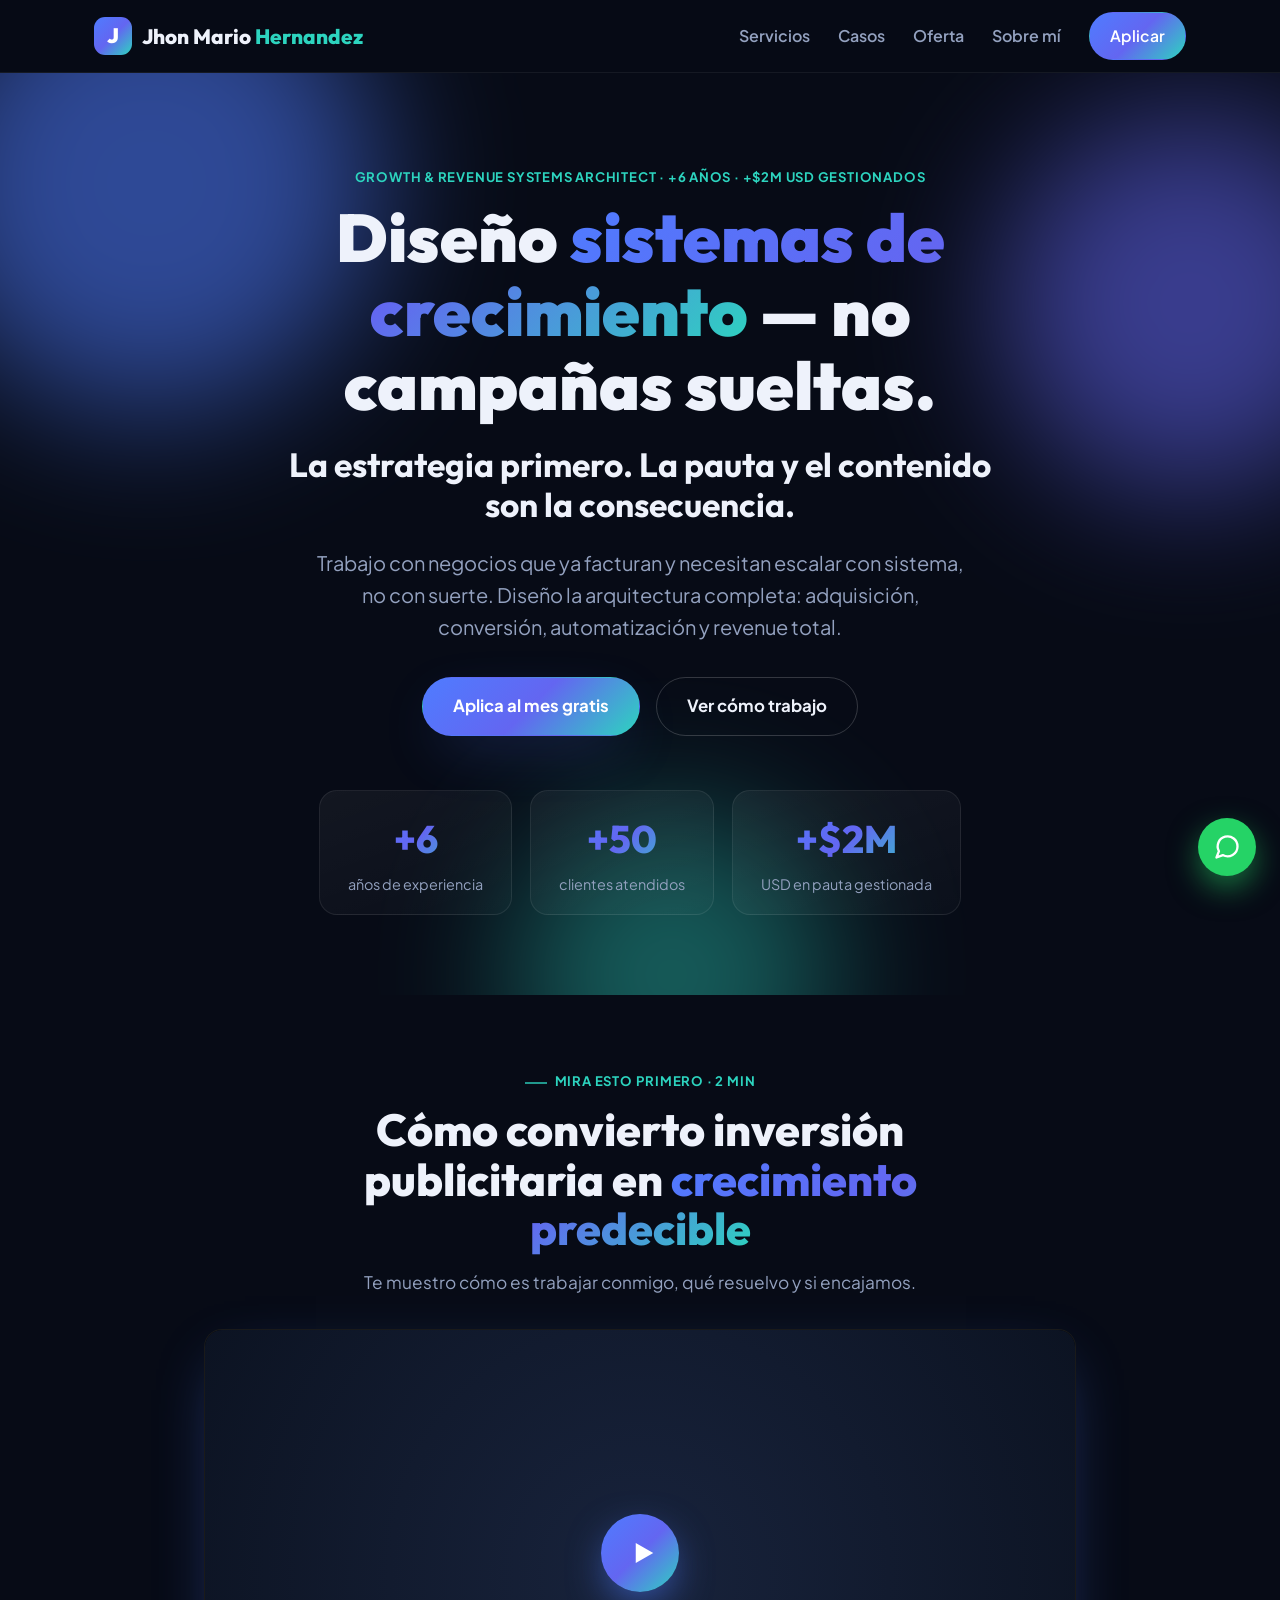
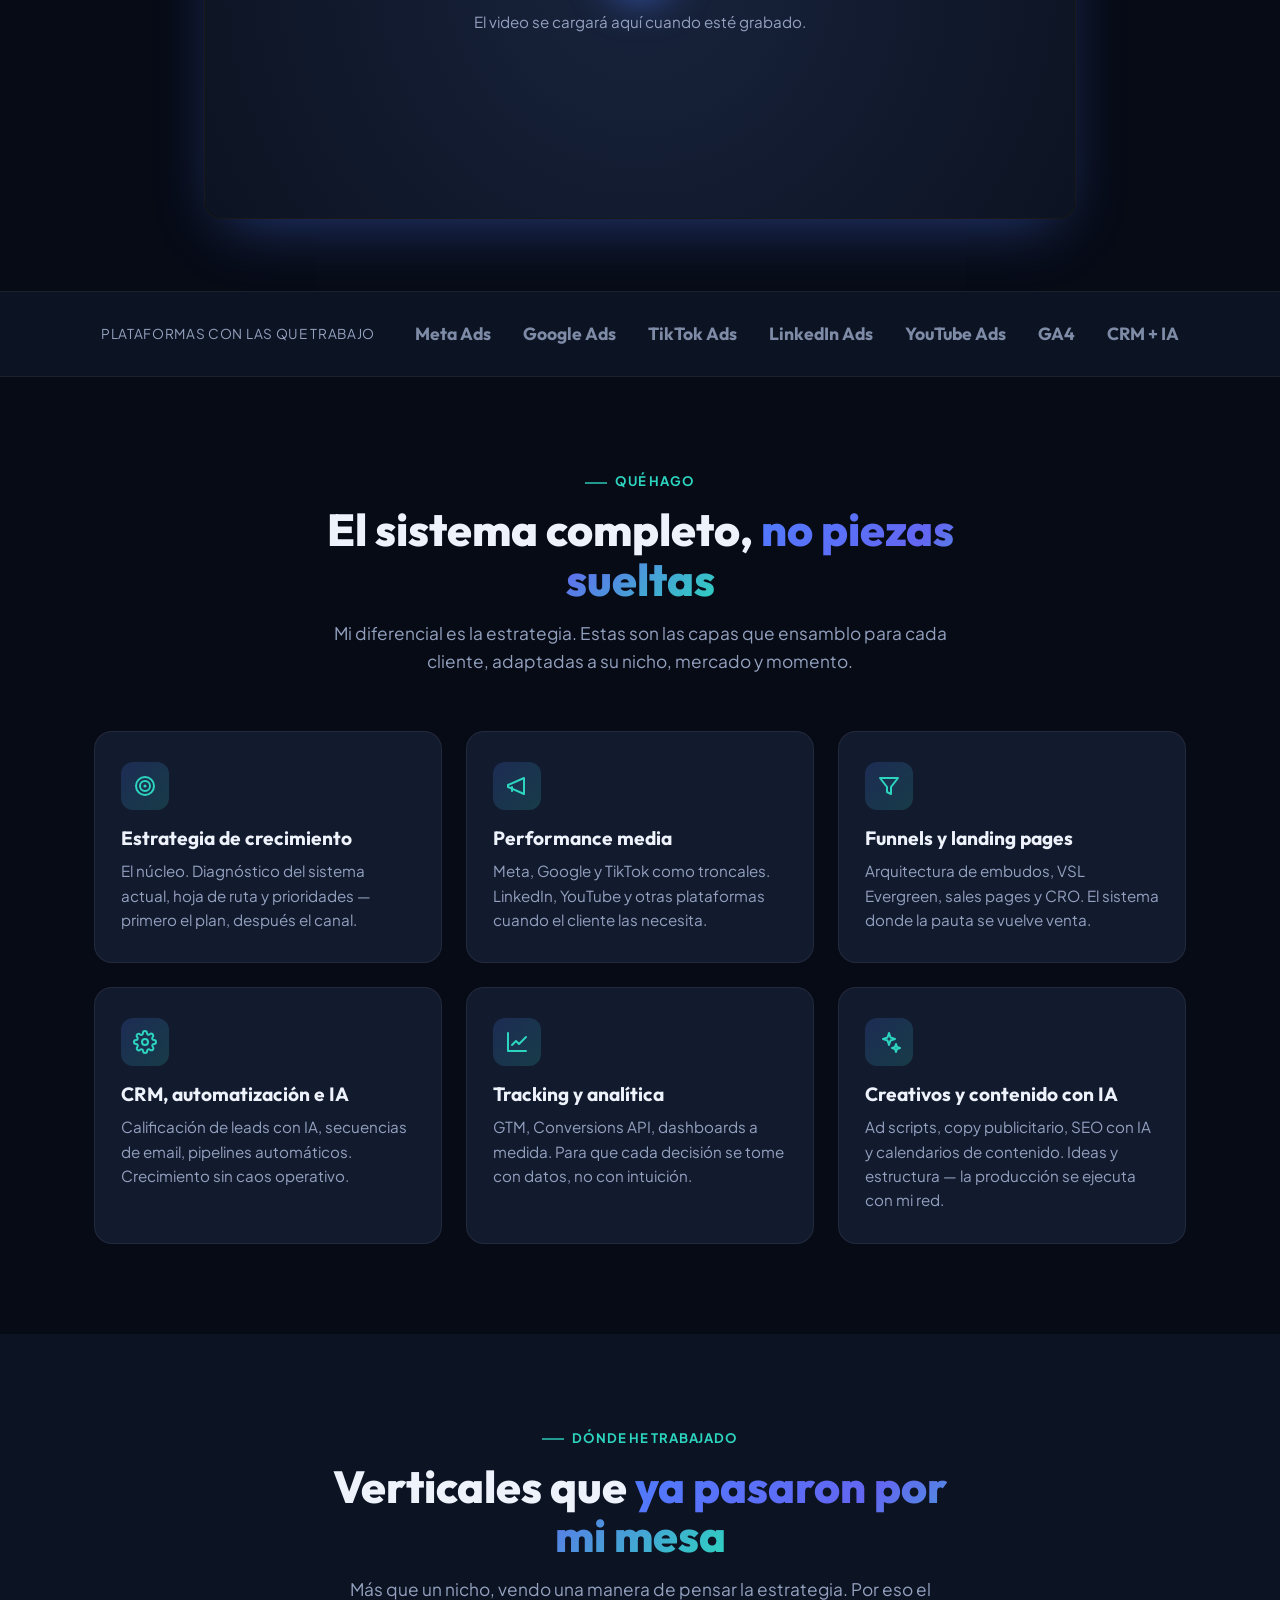
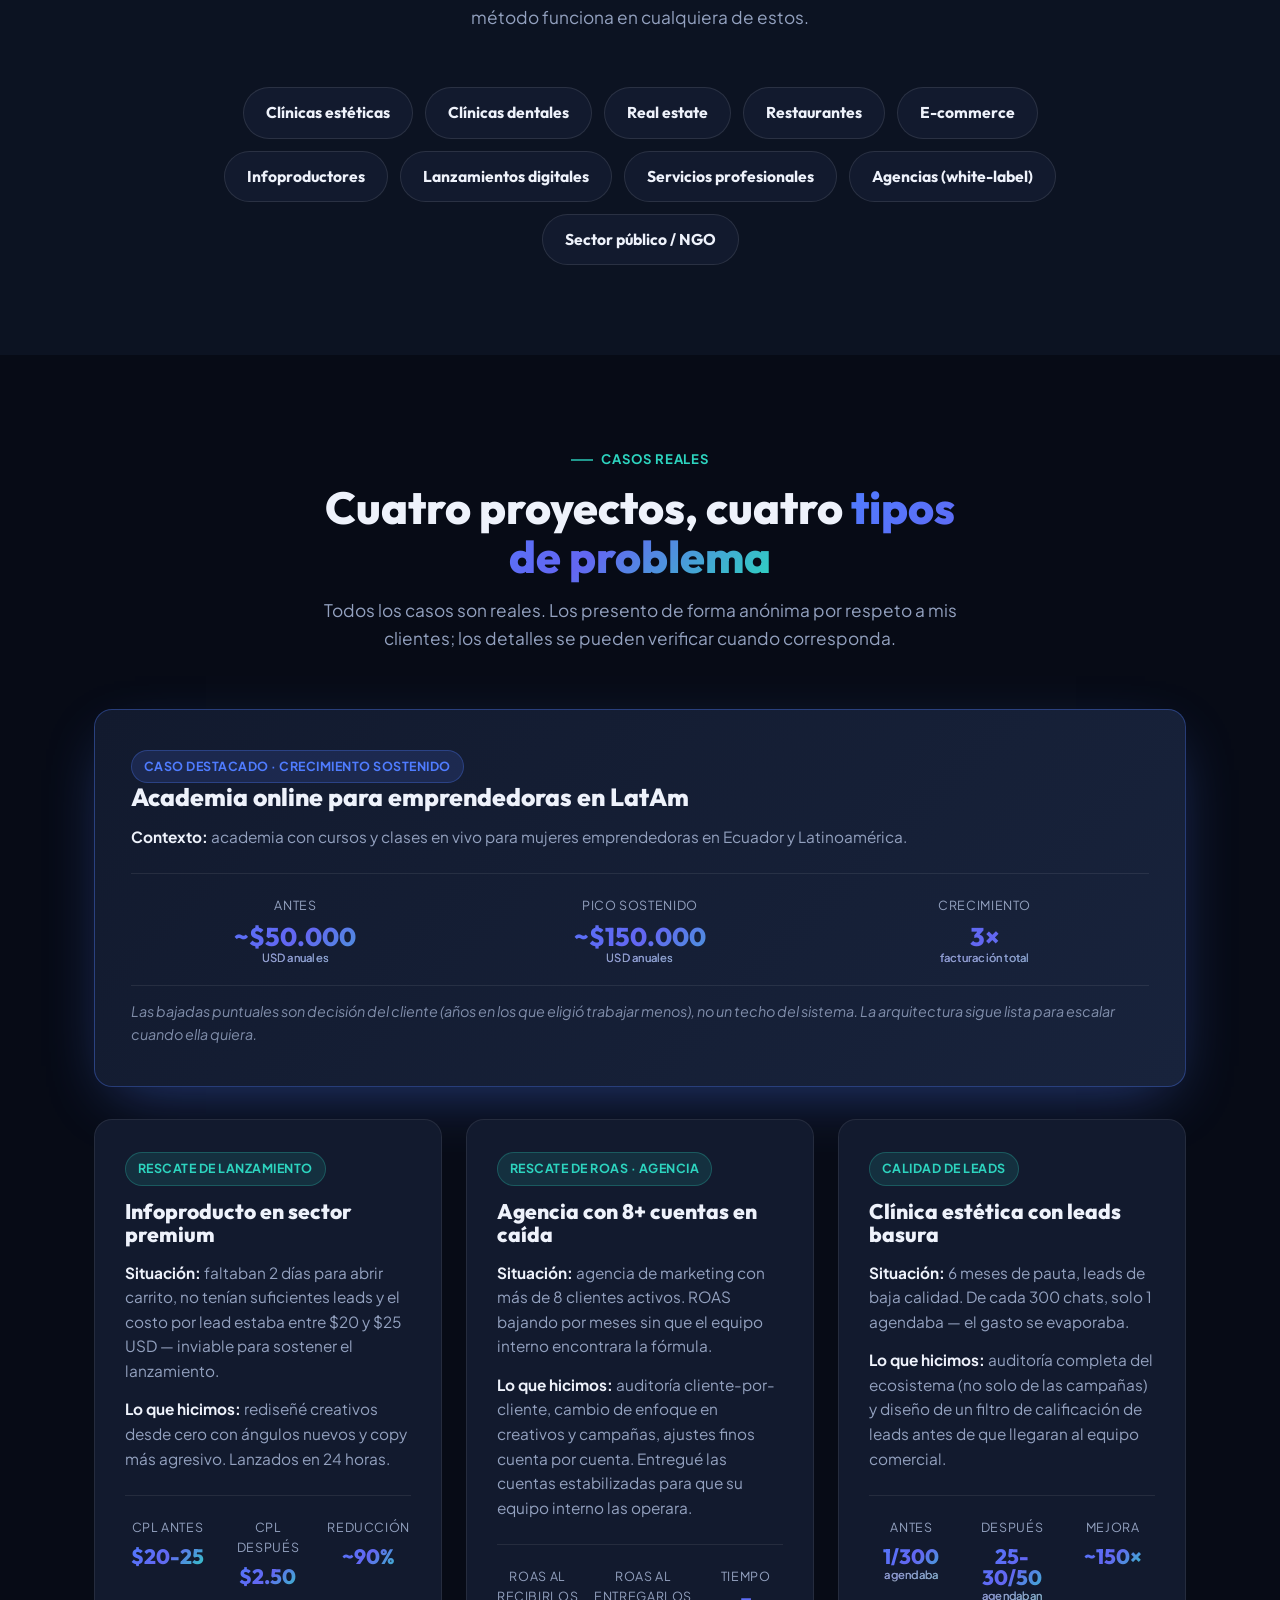
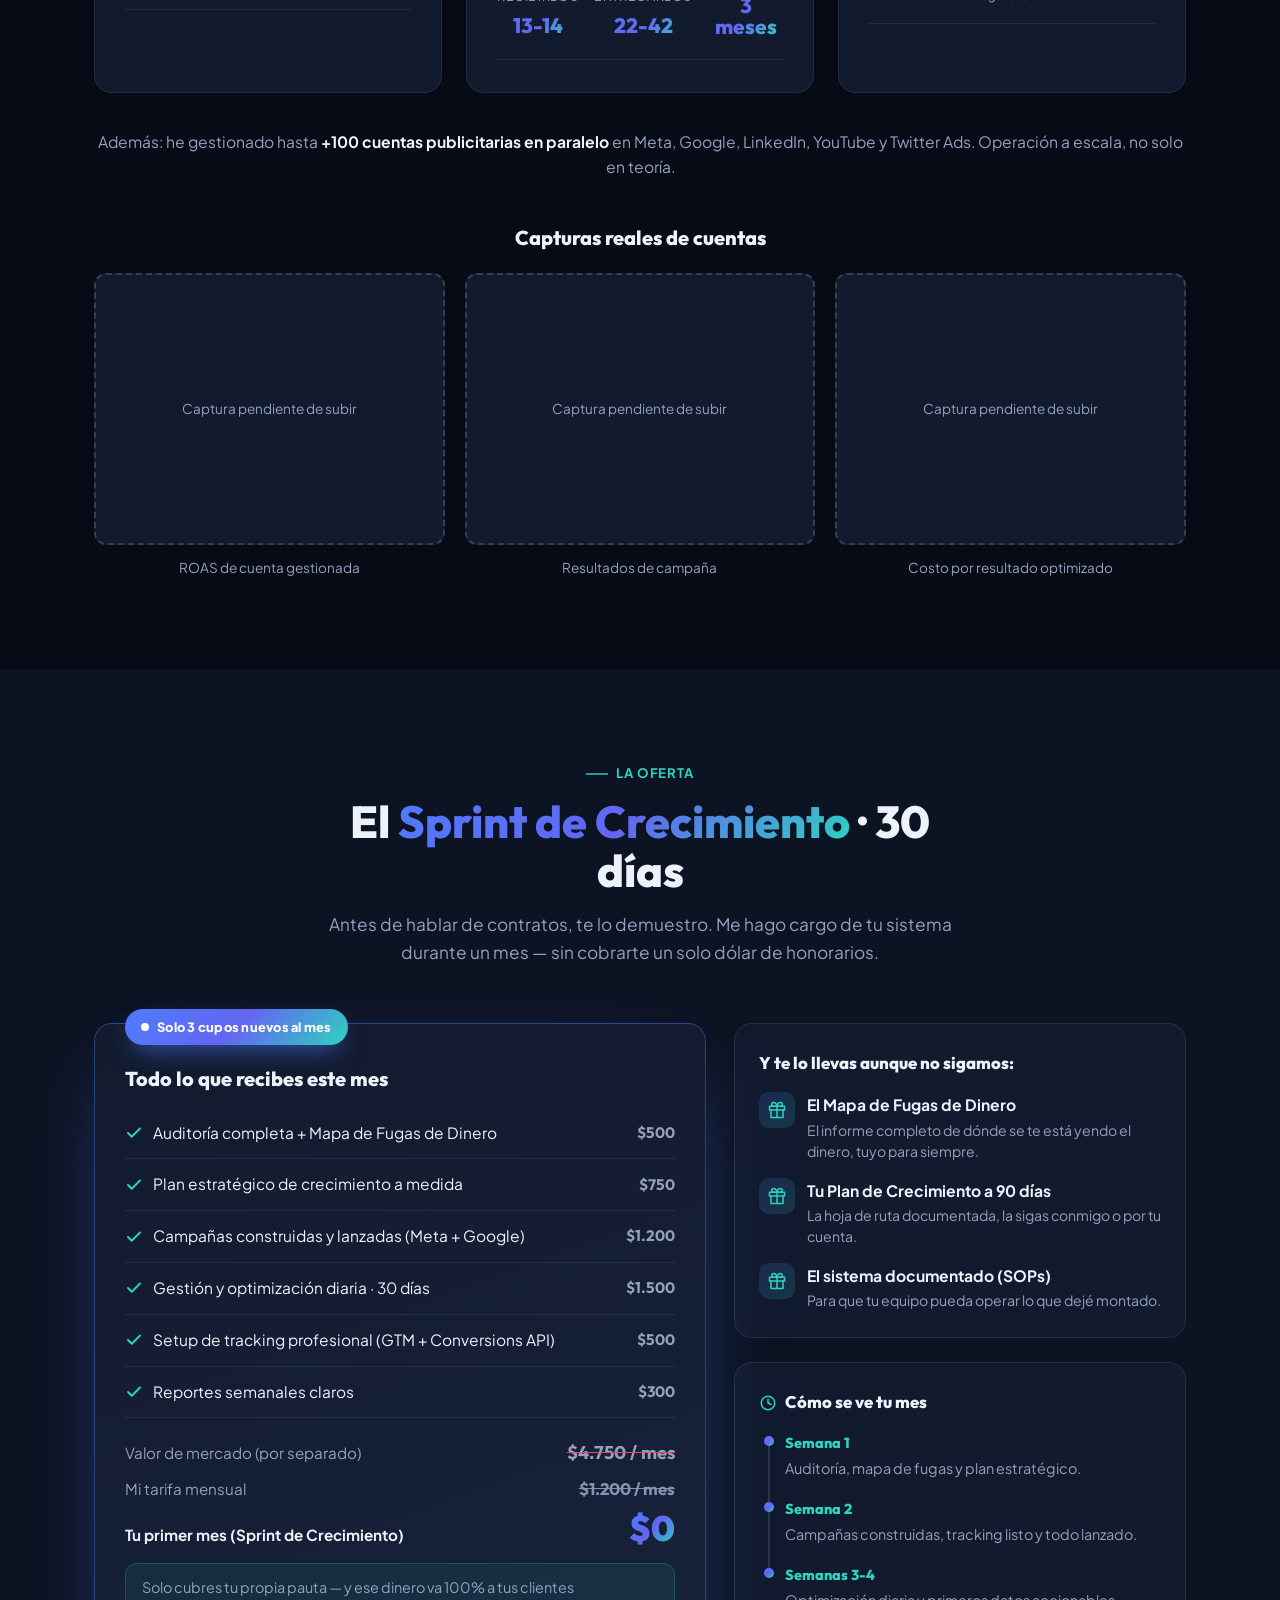
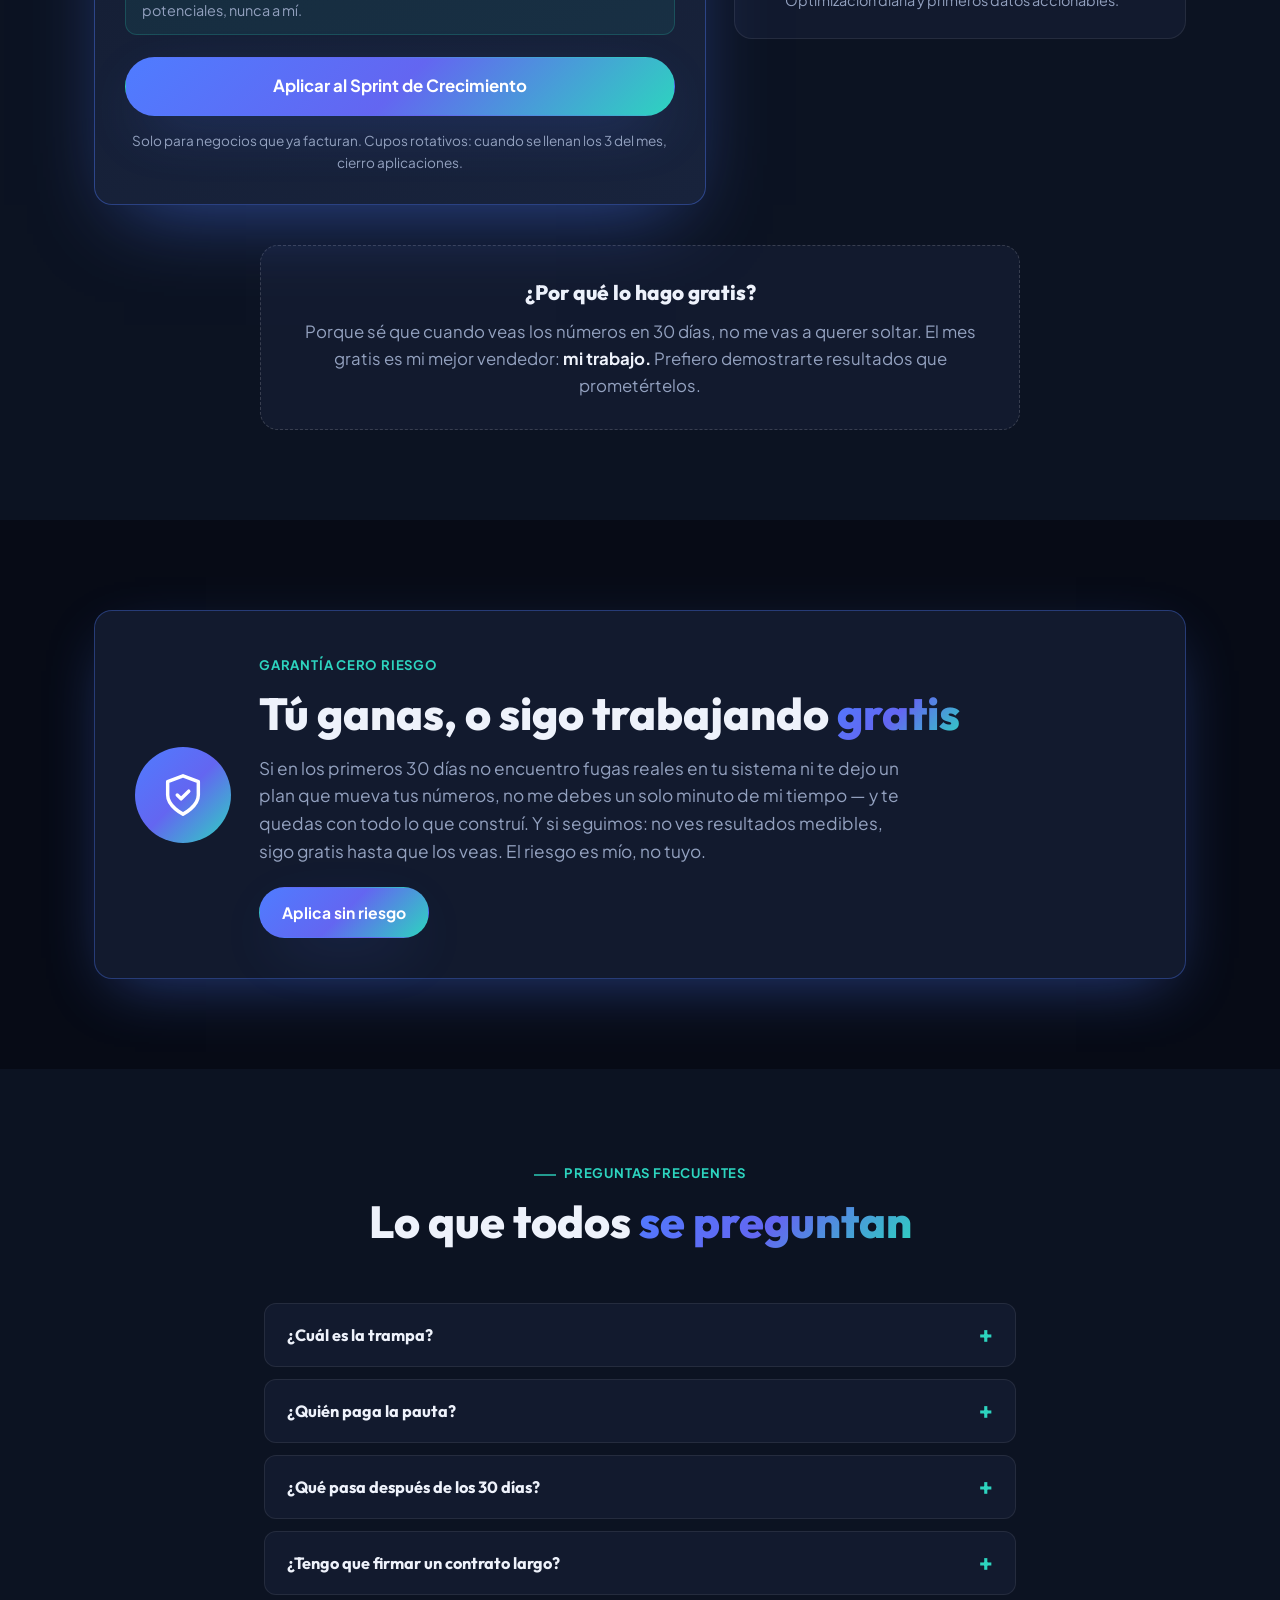
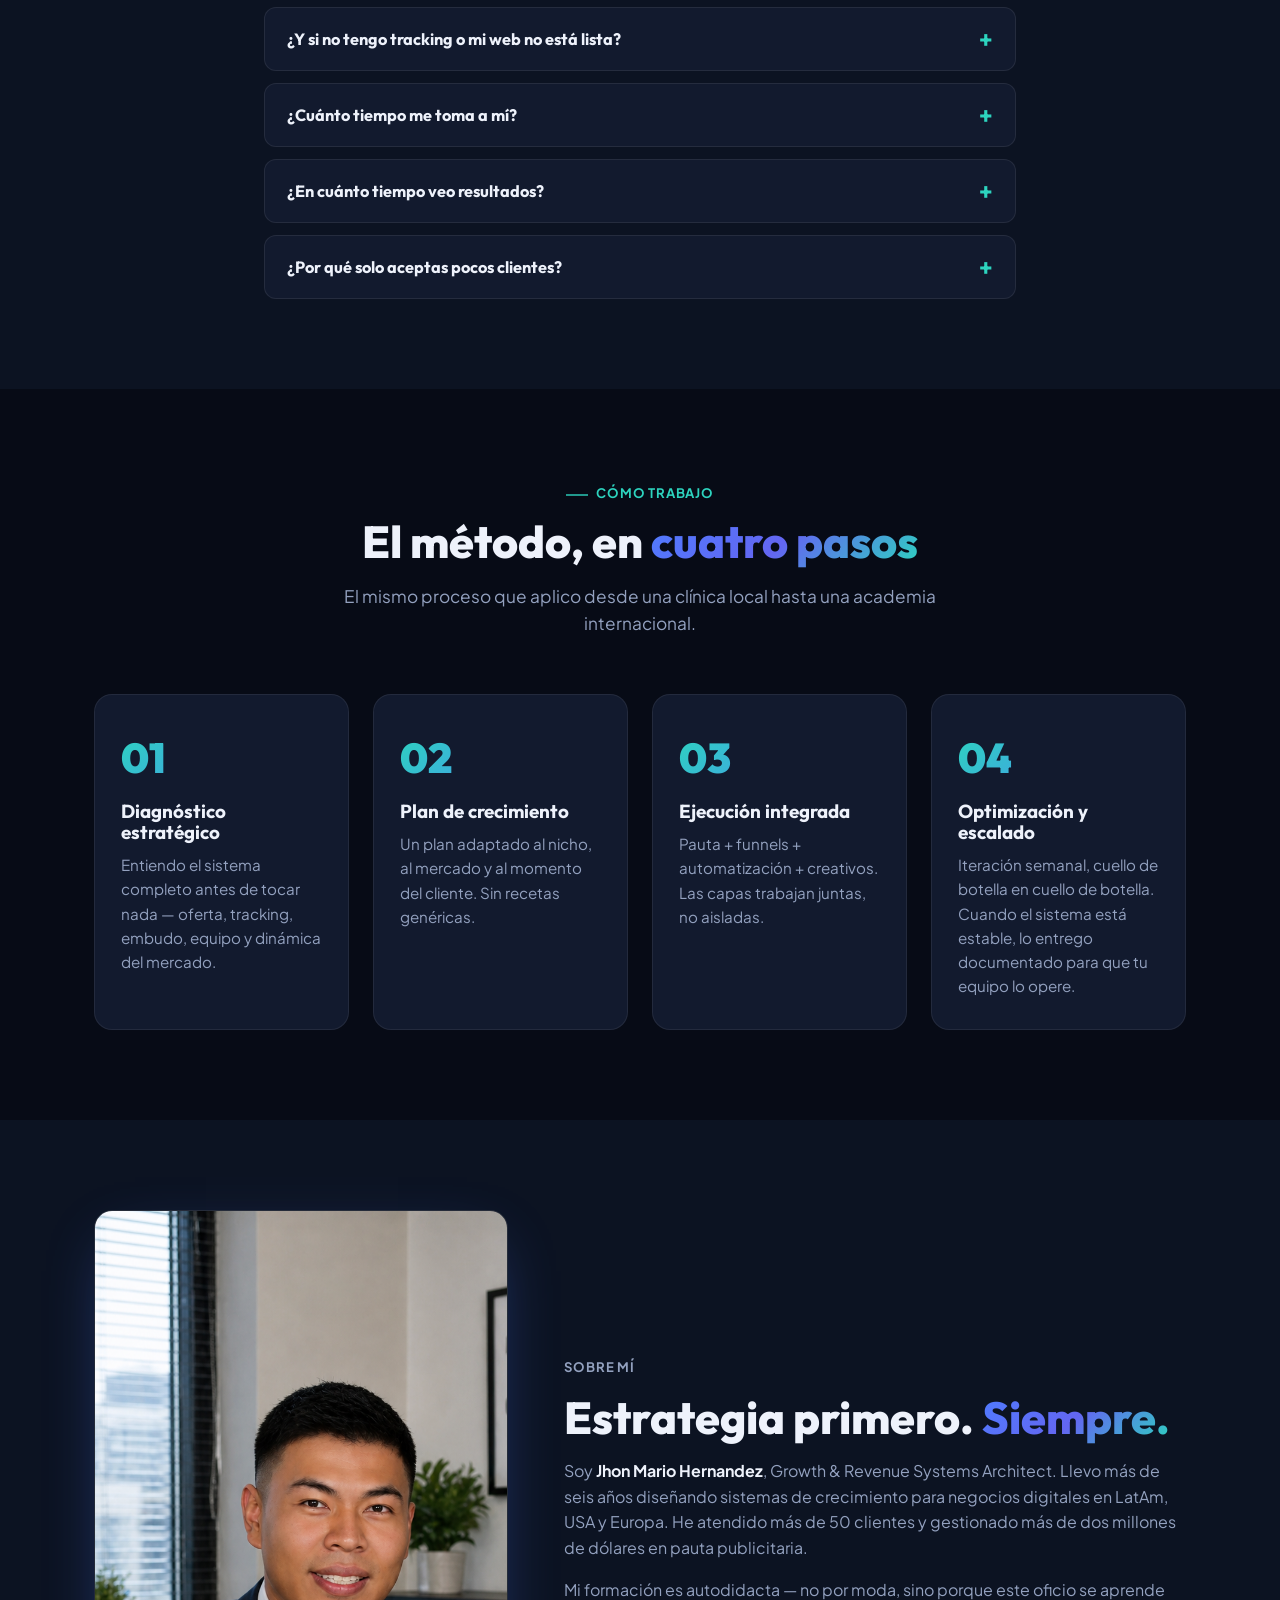
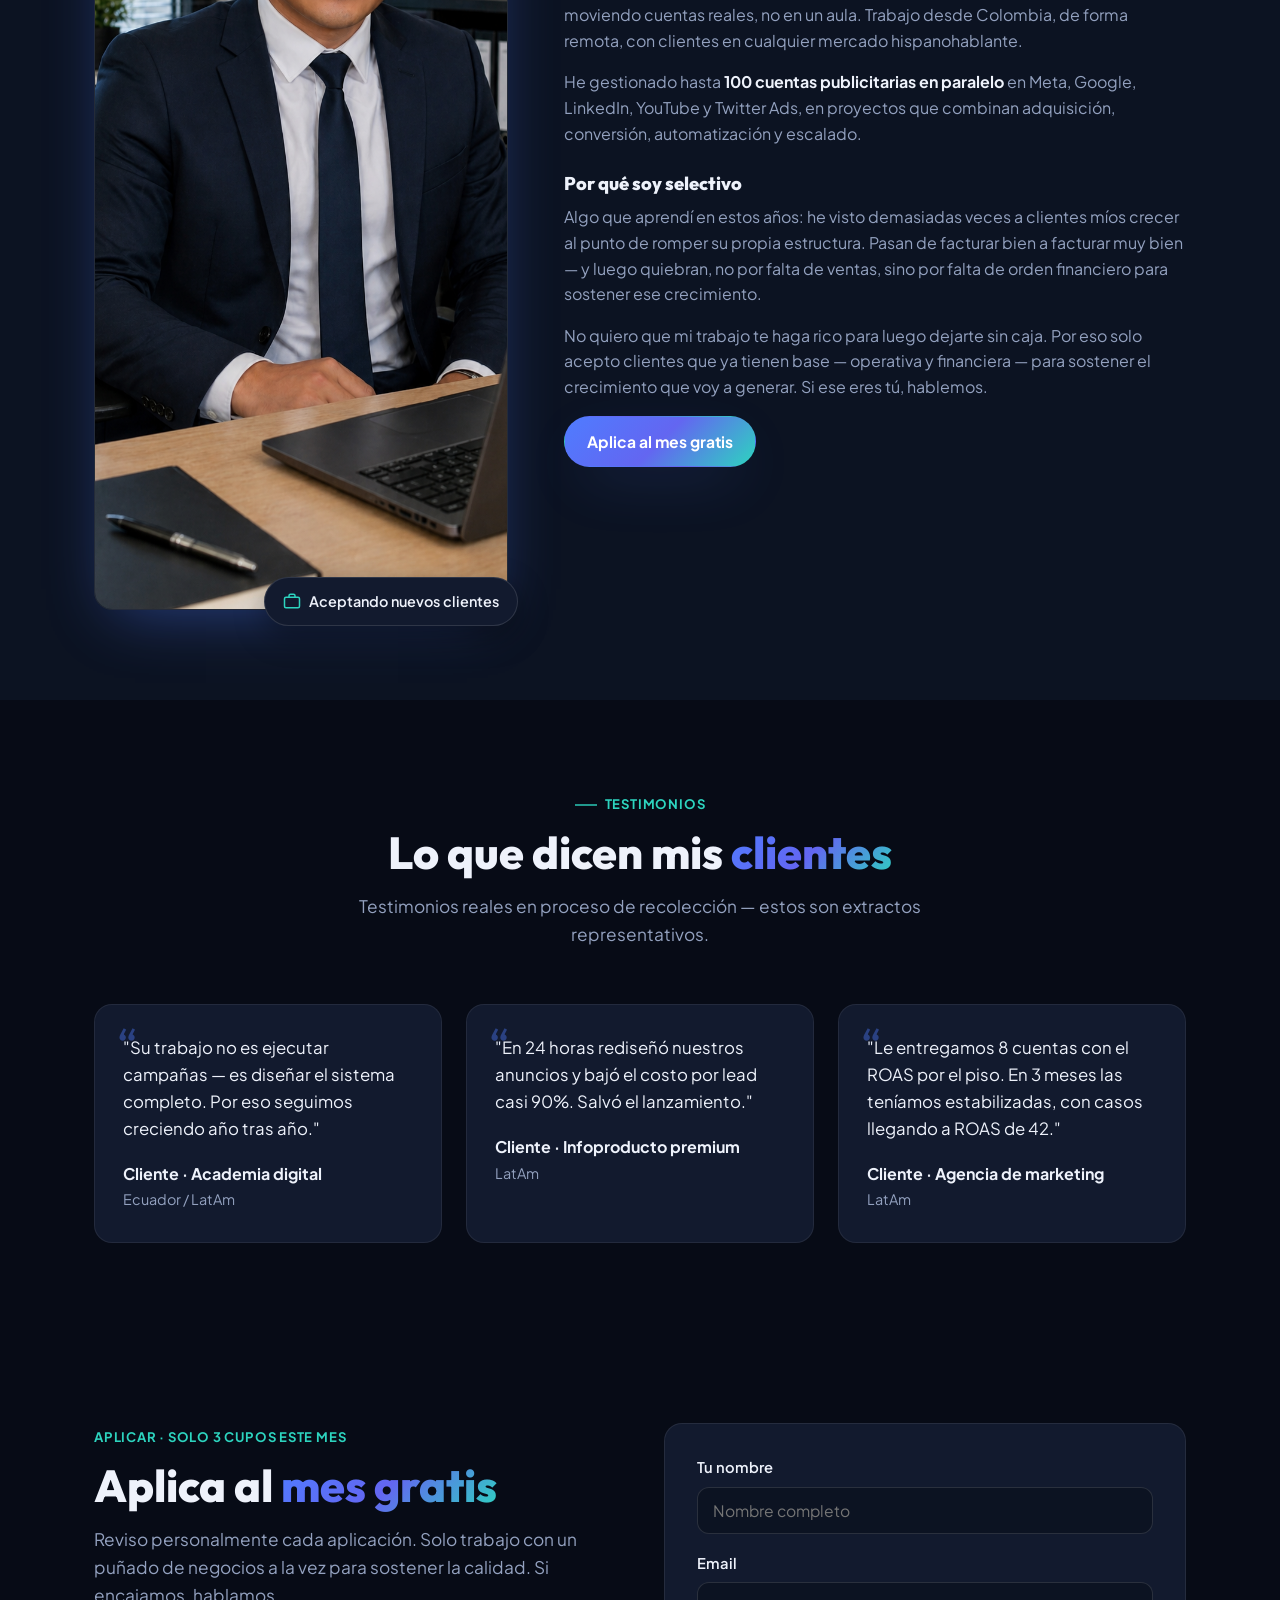
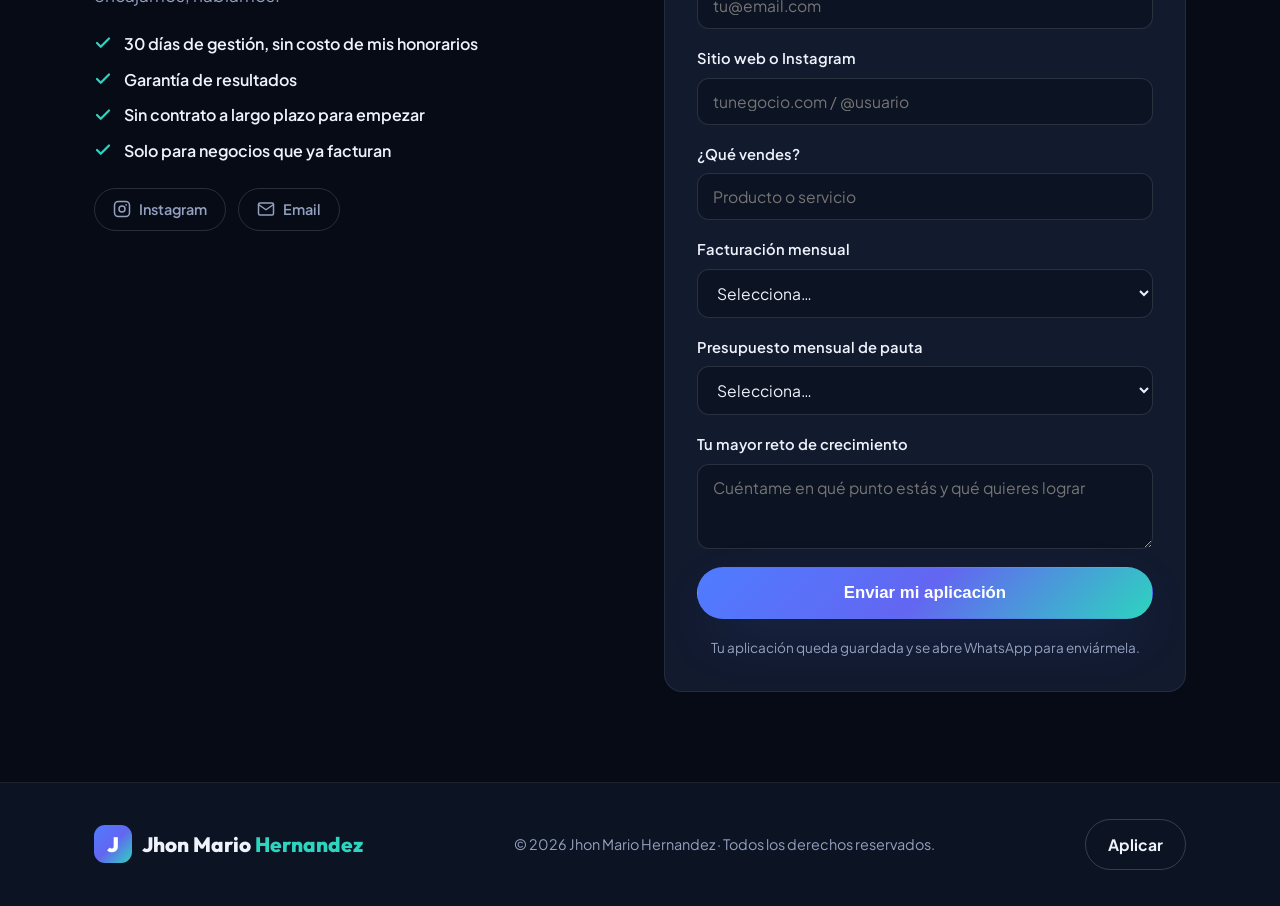
==== docs/index.html @ 39b5e40f "Add real price anchor ($1.200) and real-results screenshot block - Three-tier value descent: market " ====
<!DOCTYPE html>
<html lang="es">
<head>
  <meta charset="UTF-8" />
  <meta name="viewport" content="width=device-width, initial-scale=1.0" />
  <title>Jhon Mario Hernandez | Growth & Revenue Systems Architect</title>
  <meta name="description" content="Diseño sistemas de crecimiento predecible para negocios digitales. +6 años, +50 clientes, +$2M USD gestionados en pauta. La estrategia primero — la pauta y el contenido son consecuencia." />
  <meta name="author" content="Jhon Mario Hernandez" />
  <meta property="og:type" content="website" />
  <meta property="og:title" content="Growth & Revenue Systems Architect — Jhon Mario Hernandez" />
  <meta property="og:description" content="Sistemas de crecimiento para negocios que ya facturan. +$2M USD gestionados, +50 clientes, +6 años." />

  <link rel="preconnect" href="https://fonts.googleapis.com" />
  <link rel="preconnect" href="https://fonts.gstatic.com" crossorigin />
  <link href="https://fonts.googleapis.com/css2?family=Plus+Jakarta+Sans:wght@400;500;600;700;800&family=Outfit:wght@500;600;700;800;900&display=swap" rel="stylesheet" />
  <link rel="stylesheet" href="styles.css" />
</head>
<body>
  <!-- ====== ICON SPRITE ====== -->
  <svg width="0" height="0" class="svg-sprite" aria-hidden="true" focusable="false">
    <symbol id="i-check" viewBox="0 0 24 24"><polyline points="20 6 9 17 4 12" /></symbol>
    <symbol id="i-shield" viewBox="0 0 24 24"><path d="M12 22s8-4 8-10V5l-8-3-8 3v7c0 6 8 10 8 10z" /><polyline points="9 12 11 14 15 10" /></symbol>
    <symbol id="i-briefcase" viewBox="0 0 24 24"><rect x="2" y="7" width="20" height="14" rx="2" /><path d="M16 7V5a2 2 0 0 0-2-2h-4a2 2 0 0 0-2 2v2" /></symbol>
    <symbol id="i-instagram" viewBox="0 0 24 24"><rect x="2" y="2" width="20" height="20" rx="5" /><circle cx="12" cy="12" r="4" /><circle cx="17.5" cy="6.5" r="1.1" fill="currentColor" stroke="none" /></symbol>
    <symbol id="i-mail" viewBox="0 0 24 24"><rect x="2" y="4" width="20" height="16" rx="2" /><path d="m22 6-10 7L2 6" /></symbol>
    <symbol id="i-whatsapp" viewBox="0 0 24 24"><path d="M21 11.5a8.5 8.5 0 0 1-12.6 7.4L3 21l2.1-5.4A8.5 8.5 0 1 1 21 11.5z" /></symbol>
    <symbol id="i-play" viewBox="0 0 24 24"><polygon points="7 4 21 12 7 20 7 4" fill="currentColor" stroke="none" /></symbol>
    <symbol id="i-strategy" viewBox="0 0 24 24"><circle cx="12" cy="12" r="9" /><circle cx="12" cy="12" r="5" /><circle cx="12" cy="12" r="1.6" fill="currentColor" stroke="none" /></symbol>
    <symbol id="i-ads" viewBox="0 0 24 24"><path d="M3 11v2l16 7V4z" /><path d="M7 13v4" /></symbol>
    <symbol id="i-funnel" viewBox="0 0 24 24"><path d="M3 4h18l-7 9v7l-4-2v-5z" /></symbol>
    <symbol id="i-cog" viewBox="0 0 24 24"><circle cx="12" cy="12" r="3" /><path d="M19.4 15a1.65 1.65 0 0 0 .33 1.82l.06.06a2 2 0 1 1-2.83 2.83l-.06-.06a1.65 1.65 0 0 0-1.82-.33 1.65 1.65 0 0 0-1 1.51V21a2 2 0 1 1-4 0v-.09a1.65 1.65 0 0 0-1-1.51 1.65 1.65 0 0 0-1.82.33l-.06.06a2 2 0 1 1-2.83-2.83l.06-.06a1.65 1.65 0 0 0 .33-1.82 1.65 1.65 0 0 0-1.51-1H3a2 2 0 1 1 0-4h.09a1.65 1.65 0 0 0 1.51-1 1.65 1.65 0 0 0-.33-1.82l-.06-.06a2 2 0 1 1 2.83-2.83l.06.06a1.65 1.65 0 0 0 1.82.33h0a1.65 1.65 0 0 0 1-1.51V3a2 2 0 1 1 4 0v.09a1.65 1.65 0 0 0 1 1.51 1.65 1.65 0 0 0 1.82-.33l.06-.06a2 2 0 1 1 2.83 2.83l-.06.06a1.65 1.65 0 0 0-.33 1.82v0a1.65 1.65 0 0 0 1.51 1H21a2 2 0 1 1 0 4h-.09a1.65 1.65 0 0 0-1.51 1z" /></symbol>
    <symbol id="i-chart" viewBox="0 0 24 24"><path d="M3 3v18h18" /><polyline points="7 15 11 11 14 14 21 7" /></symbol>
    <symbol id="i-sparkle" viewBox="0 0 24 24"><path d="M12 3l1.5 4.5L18 9l-4.5 1.5L12 15l-1.5-4.5L6 9l4.5-1.5z" /><path d="M19 14l1 3 3 1-3 1-1 3-1-3-3-1 3-1z" /></symbol>
    <symbol id="i-gift" viewBox="0 0 24 24"><polyline points="20 12 20 22 4 22 4 12" /><rect x="2" y="7" width="20" height="5" /><line x1="12" y1="22" x2="12" y2="7" /><path d="M12 7H7.5a2.5 2.5 0 0 1 0-5C11 2 12 7 12 7z" /><path d="M12 7h4.5a2.5 2.5 0 0 0 0-5C13 2 12 7 12 7z" /></symbol>
    <symbol id="i-clock" viewBox="0 0 24 24"><circle cx="12" cy="12" r="9" /><polyline points="12 7 12 12 16 14" /></symbol>
  </svg>

  <!-- ====== HEADER / NAV ====== -->
  <header class="site-header" id="top">
    <nav class="nav container">
      <a href="#top" class="brand">
        <span class="brand-mark">J</span>
        <span class="brand-text">Jhon Mario <span class="brand-accent">Hernandez</span></span>
      </a>
      <button class="nav-toggle" aria-label="Menú" aria-expanded="false">
        <span></span><span></span><span></span>
      </button>
      <ul class="nav-links">
        <li><a href="#capacidades">Servicios</a></li>
        <li><a href="#casos">Casos</a></li>
        <li><a href="#oferta">Oferta</a></li>
        <li><a href="#sobre-mi">Sobre mí</a></li>
        <li><a href="#apply" class="btn btn-nav">Aplicar</a></li>
      </ul>
    </nav>
  </header>

  <main>
    <!-- ====== HERO ====== -->
    <section class="hero">
      <div class="hero-bg" aria-hidden="true">
        <span class="blob blob-1"></span>
        <span class="blob blob-2"></span>
        <span class="blob blob-3"></span>
      </div>
      <div class="container hero-inner">
        <p class="eyebrow">Growth &amp; Revenue Systems Architect · +6 años · +$2M USD gestionados</p>
        <h1 class="hero-title">Diseño <span class="gradient-text">sistemas de crecimiento</span> — no campañas sueltas.</h1>
        <p class="hero-subtitle">La estrategia primero. La pauta y el contenido son la consecuencia.</p>
        <p class="hero-lead">Trabajo con negocios que ya facturan y necesitan escalar con sistema, no con suerte. Diseño la arquitectura completa: adquisición, conversión, automatización y revenue total.</p>
        <div class="hero-cta">
          <a href="#apply" class="btn btn-primary btn-lg">Aplica al mes gratis</a>
          <a href="#metodo" class="btn btn-ghost btn-lg">Ver cómo trabajo</a>
        </div>
        <ul class="hero-stats">
          <li><strong>+6</strong><span>años de experiencia</span></li>
          <li><strong>+50</strong><span>clientes atendidos</span></li>
          <li><strong>+$2M</strong><span>USD en pauta gestionada</span></li>
        </ul>
      </div>
    </section>

    <!-- ====== VSL ====== -->
    <section class="section vsl-section" id="vsl">
      <div class="container vsl-wrap">
        <header class="section-head">
          <p class="eyebrow">Mira esto primero · 2 min</p>
          <h2 class="section-title">Cómo convierto inversión publicitaria en <span class="gradient-text">crecimiento predecible</span></h2>
          <p class="section-desc">Te muestro cómo es trabajar conmigo, qué resuelvo y si encajamos.</p>
        </header>
        <div class="vsl-player" id="vsl-player">
          <div class="vsl-placeholder">
            <button class="vsl-play" type="button" aria-label="Reproducir video"><svg class="icon icon-fill"><use href="#i-play" /></svg></button>
            <p class="vsl-ph-text">El video se cargará aquí cuando esté grabado.</p>
          </div>
        </div>
      </div>
    </section>

    <!-- ====== TRUST ====== -->
    <section class="trust">
      <div class="container trust-inner">
        <span>Plataformas con las que trabajo</span>
        <ul class="trust-list">
          <li>Meta Ads</li><li>Google Ads</li><li>TikTok Ads</li><li>LinkedIn Ads</li><li>YouTube Ads</li><li>GA4</li><li>CRM + IA</li>
        </ul>
      </div>
    </section>

    <!-- ====== CAPACIDADES ====== -->
    <section class="section" id="capacidades">
      <div class="container">
        <header class="section-head">
          <p class="eyebrow">Qué hago</p>
          <h2 class="section-title">El sistema completo, <span class="gradient-text">no piezas sueltas</span></h2>
          <p class="section-desc">Mi diferencial es la estrategia. Estas son las capas que ensamblo para cada cliente, adaptadas a su nicho, mercado y momento.</p>
        </header>
        <div class="capabilities-grid">
          <article class="capability">
            <div class="capability-ico"><svg class="icon"><use href="#i-strategy" /></svg></div>
            <h3>Estrategia de crecimiento</h3>
            <p>El núcleo. Diagnóstico del sistema actual, hoja de ruta y prioridades — primero el plan, después el canal.</p>
          </article>
          <article class="capability">
            <div class="capability-ico"><svg class="icon"><use href="#i-ads" /></svg></div>
            <h3>Performance media</h3>
            <p>Meta, Google y TikTok como troncales. LinkedIn, YouTube y otras plataformas cuando el cliente las necesita.</p>
          </article>
          <article class="capability">
            <div class="capability-ico"><svg class="icon"><use href="#i-funnel" /></svg></div>
            <h3>Funnels y landing pages</h3>
            <p>Arquitectura de embudos, VSL Evergreen, sales pages y CRO. El sistema donde la pauta se vuelve venta.</p>
          </article>
          <article class="capability">
            <div class="capability-ico"><svg class="icon"><use href="#i-cog" /></svg></div>
            <h3>CRM, automatización e IA</h3>
            <p>Calificación de leads con IA, secuencias de email, pipelines automáticos. Crecimiento sin caos operativo.</p>
          </article>
          <article class="capability">
            <div class="capability-ico"><svg class="icon"><use href="#i-chart" /></svg></div>
            <h3>Tracking y analítica</h3>
            <p>GTM, Conversions API, dashboards a medida. Para que cada decisión se tome con datos, no con intuición.</p>
          </article>
          <article class="capability">
            <div class="capability-ico"><svg class="icon"><use href="#i-sparkle" /></svg></div>
            <h3>Creativos y contenido con IA</h3>
            <p>Ad scripts, copy publicitario, SEO con IA y calendarios de contenido. Ideas y estructura — la producción se ejecuta con mi red.</p>
          </article>
        </div>
      </div>
    </section>

    <!-- ====== VERTICALES ====== -->
    <section class="section section-alt" id="verticales">
      <div class="container">
        <header class="section-head">
          <p class="eyebrow">Dónde he trabajado</p>
          <h2 class="section-title">Verticales que <span class="gradient-text">ya pasaron por mi mesa</span></h2>
          <p class="section-desc">Más que un nicho, vendo una manera de pensar la estrategia. Por eso el método funciona en cualquiera de estos.</p>
        </header>
        <ul class="verticals-grid">
          <li>Clínicas estéticas</li>
          <li>Clínicas dentales</li>
          <li>Real estate</li>
          <li>Restaurantes</li>
          <li>E-commerce</li>
          <li>Infoproductores</li>
          <li>Lanzamientos digitales</li>
          <li>Servicios profesionales</li>
          <li>Agencias (white-label)</li>
          <li>Sector público / NGO</li>
        </ul>
      </div>
    </section>

    <!-- ====== CASOS ====== -->
    <section class="section" id="casos">
      <div class="container">
        <header class="section-head">
          <p class="eyebrow">Casos reales</p>
          <h2 class="section-title">Cuatro proyectos, cuatro <span class="gradient-text">tipos de problema</span></h2>
          <p class="section-desc">Todos los casos son reales. Los presento de forma anónima por respeto a mis clientes; los detalles se pueden verificar cuando corresponda.</p>
        </header>

        <article class="case-card case-featured">
          <header class="case-head">
            <span class="case-tag">Caso destacado · Crecimiento sostenido</span>
            <h3 class="case-title">Academia online para emprendedoras en LatAm</h3>
          </header>
          <p class="case-context"><strong>Contexto:</strong> academia con cursos y clases en vivo para mujeres emprendedoras en Ecuador y Latinoamérica.</p>
          <div class="case-metrics">
            <div><span>Antes</span><strong>~$50.000<small>USD anuales</small></strong></div>
            <div><span>Pico sostenido</span><strong>~$150.000<small>USD anuales</small></strong></div>
            <div><span>Crecimiento</span><strong>3×<small>facturación total</small></strong></div>
          </div>
          <p class="case-note">Las bajadas puntuales son decisión del cliente (años en los que eligió trabajar menos), no un techo del sistema. La arquitectura sigue lista para escalar cuando ella quiera.</p>
        </article>

        <div class="cases-grid">
          <article class="case-card">
            <span class="case-tag">Rescate de lanzamiento</span>
            <h3 class="case-title">Infoproducto en sector premium</h3>
            <p class="case-context"><strong>Situación:</strong> faltaban 2 días para abrir carrito, no tenían suficientes leads y el costo por lead estaba entre $20 y $25 USD — inviable para sostener el lanzamiento.</p>
            <p class="case-action"><strong>Lo que hicimos:</strong> rediseñé creativos desde cero con ángulos nuevos y copy más agresivo. Lanzados en 24 horas.</p>
            <div class="case-metrics small">
              <div><span>CPL antes</span><strong>$20-25</strong></div>
              <div><span>CPL después</span><strong>$2.50</strong></div>
              <div><span>Reducción</span><strong>~90%</strong></div>
            </div>
          </article>

          <article class="case-card">
            <span class="case-tag">Rescate de ROAS · agencia</span>
            <h3 class="case-title">Agencia con 8+ cuentas en caída</h3>
            <p class="case-context"><strong>Situación:</strong> agencia de marketing con más de 8 clientes activos. ROAS bajando por meses sin que el equipo interno encontrara la fórmula.</p>
            <p class="case-action"><strong>Lo que hicimos:</strong> auditoría cliente-por-cliente, cambio de enfoque en creativos y campañas, ajustes finos cuenta por cuenta. Entregué las cuentas estabilizadas para que su equipo interno las operara.</p>
            <div class="case-metrics small">
              <div><span>ROAS al recibirlos</span><strong>13-14</strong></div>
              <div><span>ROAS al entregarlos</span><strong>22-42</strong></div>
              <div><span>Tiempo</span><strong>3 meses</strong></div>
            </div>
          </article>

          <article class="case-card">
            <span class="case-tag">Calidad de leads</span>
            <h3 class="case-title">Clínica estética con leads basura</h3>
            <p class="case-context"><strong>Situación:</strong> 6 meses de pauta, leads de baja calidad. De cada 300 chats, solo 1 agendaba — el gasto se evaporaba.</p>
            <p class="case-action"><strong>Lo que hicimos:</strong> auditoría completa del ecosistema (no solo de las campañas) y diseño de un filtro de calificación de leads antes de que llegaran al equipo comercial.</p>
            <div class="case-metrics small">
              <div><span>Antes</span><strong>1/300<small>agendaba</small></strong></div>
              <div><span>Después</span><strong>25-30/50<small>agendaban</small></strong></div>
              <div><span>Mejora</span><strong>~150×</strong></div>
            </div>
          </article>
        </div>

        <p class="cases-foot">Además: he gestionado hasta <strong>+100 cuentas publicitarias en paralelo</strong> en Meta, Google, LinkedIn, YouTube y Twitter Ads. Operación a escala, no solo en teoría.</p>

        <div class="results-shots">
          <h3 class="results-shots-title">Capturas reales de cuentas</h3>
          <div class="shots-grid">
            <figure class="shot"><img src="assets/resultado-1.png" alt="ROAS real de una cuenta gestionada" loading="lazy" onerror="this.closest('.shot').classList.add('is-empty')" /><figcaption>ROAS de cuenta gestionada</figcaption></figure>
            <figure class="shot"><img src="assets/resultado-2.png" alt="Resultado real de una cuenta gestionada" loading="lazy" onerror="this.closest('.shot').classList.add('is-empty')" /><figcaption>Resultados de campaña</figcaption></figure>
            <figure class="shot"><img src="assets/resultado-3.png" alt="Resultado real de una cuenta gestionada" loading="lazy" onerror="this.closest('.shot').classList.add('is-empty')" /><figcaption>Costo por resultado optimizado</figcaption></figure>
          </div>
        </div>
      </div>
    </section>

    <!-- ====== OFERTA · SPRINT DE CRECIMIENTO ====== -->
    <section class="section section-alt" id="oferta">
      <div class="container">
        <header class="section-head">
          <p class="eyebrow">La oferta</p>
          <h2 class="section-title">El <span class="gradient-text">Sprint de Crecimiento</span> · 30 días</h2>
          <p class="section-desc">Antes de hablar de contratos, te lo demuestro. Me hago cargo de tu sistema durante un mes — sin cobrarte un solo dólar de honorarios.</p>
        </header>

        <div class="offer-grand">
          <!-- Value stack -->
          <div class="offer-stack-card">
            <div class="offer-cohort"><span class="pulse"></span> Solo 3 cupos nuevos al mes</div>
            <h3 class="offer-stack-title">Todo lo que recibes este mes</h3>
            <ul class="value-stack">
              <li><span class="vs-item"><svg class="icon"><use href="#i-check" /></svg> Auditoría completa + Mapa de Fugas de Dinero</span><span class="vs-val">$500</span></li>
              <li><span class="vs-item"><svg class="icon"><use href="#i-check" /></svg> Plan estratégico de crecimiento a medida</span><span class="vs-val">$750</span></li>
              <li><span class="vs-item"><svg class="icon"><use href="#i-check" /></svg> Campañas construidas y lanzadas (Meta + Google)</span><span class="vs-val">$1.200</span></li>
              <li><span class="vs-item"><svg class="icon"><use href="#i-check" /></svg> Gestión y optimización diaria · 30 días</span><span class="vs-val">$1.500</span></li>
              <li><span class="vs-item"><svg class="icon"><use href="#i-check" /></svg> Setup de tracking profesional (GTM + Conversions API)</span><span class="vs-val">$500</span></li>
              <li><span class="vs-item"><svg class="icon"><use href="#i-check" /></svg> Reportes semanales claros</span><span class="vs-val">$300</span></li>
            </ul>
            <div class="value-total">
              <div class="vt-row"><span>Valor de mercado (por separado)</span><span class="vt-strike">$4.750 / mes</span></div>
              <div class="vt-row"><span>Mi tarifa mensual</span><span class="vt-strike vt-fee">$1.200 / mes</span></div>
              <div class="vt-row vt-free"><span>Tu primer mes (Sprint de Crecimiento)</span><span class="vt-zero">$0</span></div>
            </div>
            <p class="offer-spend-note">Solo cubres tu propia pauta — y ese dinero va 100% a tus clientes potenciales, nunca a mí.</p>
            <a href="#apply" class="btn btn-primary btn-lg btn-block">Aplicar al Sprint de Crecimiento</a>
            <p class="offer-foot">Solo para negocios que ya facturan. Cupos rotativos: cuando se llenan los 3 del mes, cierro aplicaciones.</p>
          </div>

          <!-- Side: bonuses + timeline -->
          <div class="offer-side">
            <div class="bonus-box">
              <h4>Y te lo llevas aunque no sigamos:</h4>
              <ul class="bonus-list">
                <li><span class="bonus-ico"><svg class="icon"><use href="#i-gift" /></svg></span><div><strong>El Mapa de Fugas de Dinero</strong><p>El informe completo de dónde se te está yendo el dinero, tuyo para siempre.</p></div></li>
                <li><span class="bonus-ico"><svg class="icon"><use href="#i-gift" /></svg></span><div><strong>Tu Plan de Crecimiento a 90 días</strong><p>La hoja de ruta documentada, la sigas conmigo o por tu cuenta.</p></div></li>
                <li><span class="bonus-ico"><svg class="icon"><use href="#i-gift" /></svg></span><div><strong>El sistema documentado (SOPs)</strong><p>Para que tu equipo pueda operar lo que dejé montado.</p></div></li>
              </ul>
            </div>

            <div class="timeline-box">
              <h4><svg class="icon"><use href="#i-clock" /></svg> Cómo se ve tu mes</h4>
              <ol class="timeline">
                <li><span class="tl-week">Semana 1</span><p>Auditoría, mapa de fugas y plan estratégico.</p></li>
                <li><span class="tl-week">Semana 2</span><p>Campañas construidas, tracking listo y todo lanzado.</p></li>
                <li><span class="tl-week">Semanas 3-4</span><p>Optimización diaria y primeros datos accionables.</p></li>
              </ol>
            </div>
          </div>
        </div>

        <!-- Reason why -->
        <div class="reason-why">
          <p class="rw-q">¿Por qué lo hago gratis?</p>
          <p class="rw-a">Porque sé que cuando veas los números en 30 días, no me vas a querer soltar. El mes gratis es mi mejor vendedor: <strong>mi trabajo.</strong> Prefiero demostrarte resultados que prometértelos.</p>
        </div>
      </div>
    </section>

    <!-- ====== GARANTÍA ====== -->
    <section class="section" id="guarantee">
      <div class="container">
        <div class="guarantee">
          <div class="guarantee-badge"><svg class="icon"><use href="#i-shield" /></svg></div>
          <div class="guarantee-body">
            <p class="eyebrow">Garantía Cero Riesgo</p>
            <h2 class="section-title">Tú ganas, o sigo trabajando <span class="gradient-text">gratis</span></h2>
            <p class="g-text">Si en los primeros 30 días no encuentro fugas reales en tu sistema ni te dejo un plan que mueva tus números, no me debes un solo minuto de mi tiempo — y te quedas con todo lo que construí. Y si seguimos: no ves resultados medibles, sigo gratis hasta que los veas. El riesgo es mío, no tuyo.</p>
            <a href="#apply" class="btn btn-primary">Aplica sin riesgo</a>
          </div>
        </div>
      </div>
    </section>

    <!-- ====== FAQ ====== -->
    <section class="section section-alt" id="faq">
      <div class="container faq-wrap">
        <header class="section-head">
          <p class="eyebrow">Preguntas frecuentes</p>
          <h2 class="section-title">Lo que todos <span class="gradient-text">se preguntan</span></h2>
        </header>
        <div class="faq-list">
          <details class="faq-item"><summary>¿Cuál es la trampa?</summary><p>Ninguna. Cubro mis propios honorarios el primer mes para demostrarte mi trabajo con hechos, no con promesas. Si no te convence, no continúas — y te llevas todo lo que construí.</p></details>
          <details class="faq-item"><summary>¿Quién paga la pauta?</summary><p>Tú. Tu inversión publicitaria va directo a tus clientes potenciales, nunca a mi bolsillo. Lo único gratis es mi trabajo, no el presupuesto de anuncios.</p></details>
          <details class="faq-item"><summary>¿Qué pasa después de los 30 días?</summary><p>Si te gustan los resultados, seguimos con un acuerdo mensual. Si no, no hay ninguna obligación de continuar.</p></details>
          <details class="faq-item"><summary>¿Tengo que firmar un contrato largo?</summary><p>No para empezar. El Sprint de Crecimiento no te ata a nada.</p></details>
          <details class="faq-item"><summary>¿Y si no tengo tracking o mi web no está lista?</summary><p>Yo lo monto. El setup de tracking profesional (GTM + Conversions API) está incluido dentro del mes.</p></details>
          <details class="faq-item"><summary>¿Cuánto tiempo me toma a mí?</summary><p>Casi nada. Una llamada inicial, los accesos, y yo me encargo del resto mientras tú atiendes tu negocio.</p></details>
          <details class="faq-item"><summary>¿En cuánto tiempo veo resultados?</summary><p>Empiezo a optimizar desde la semana 2 y los primeros datos accionables llegan dentro del primer mes. El ritmo exacto depende de tu nicho y tu inversión.</p></details>
          <details class="faq-item"><summary>¿Por qué solo aceptas pocos clientes?</summary><p>Porque el trabajo lo hago yo, con mis manos. Solo tomo 3 cuentas nuevas al mes para sostener la calidad — cuando se llenan, cierro aplicaciones.</p></details>
        </div>
      </div>
    </section>

    <!-- ====== MÉTODO ====== -->
    <section class="section" id="metodo">
      <div class="container">
        <header class="section-head">
          <p class="eyebrow">Cómo trabajo</p>
          <h2 class="section-title">El método, en <span class="gradient-text">cuatro pasos</span></h2>
          <p class="section-desc">El mismo proceso que aplico desde una clínica local hasta una academia internacional.</p>
        </header>
        <ol class="steps">
          <li class="step"><span class="step-num">01</span><h3>Diagnóstico estratégico</h3><p>Entiendo el sistema completo antes de tocar nada — oferta, tracking, embudo, equipo y dinámica del mercado.</p></li>
          <li class="step"><span class="step-num">02</span><h3>Plan de crecimiento</h3><p>Un plan adaptado al nicho, al mercado y al momento del cliente. Sin recetas genéricas.</p></li>
          <li class="step"><span class="step-num">03</span><h3>Ejecución integrada</h3><p>Pauta + funnels + automatización + creativos. Las capas trabajan juntas, no aisladas.</p></li>
          <li class="step"><span class="step-num">04</span><h3>Optimización y escalado</h3><p>Iteración semanal, cuello de botella en cuello de botella. Cuando el sistema está estable, lo entrego documentado para que tu equipo lo opere.</p></li>
        </ol>
      </div>
    </section>

    <!-- ====== SOBRE MÍ ====== -->
    <section class="section section-alt" id="sobre-mi">
      <div class="container about">
        <div class="about-media">
          <img class="about-photo" src="assets/jhon-mario.png" alt="Jhon Mario Hernandez, Growth & Revenue Systems Architect" width="800" height="1000" loading="lazy" />
          <div class="about-badge"><svg class="icon"><use href="#i-briefcase" /></svg> <span>Aceptando nuevos clientes</span></div>
        </div>
        <div class="about-body">
          <p class="eyebrow">Sobre mí</p>
          <h2 class="section-title">Estrategia primero. <span class="gradient-text">Siempre.</span></h2>
          <p>Soy <strong>Jhon Mario Hernandez</strong>, Growth &amp; Revenue Systems Architect. Llevo más de seis años diseñando sistemas de crecimiento para negocios digitales en LatAm, USA y Europa. He atendido más de 50 clientes y gestionado más de dos millones de dólares en pauta publicitaria.</p>
          <p>Mi formación es autodidacta — no por moda, sino porque este oficio se aprende moviendo cuentas reales, no en un aula. Trabajo desde Colombia, de forma remota, con clientes en cualquier mercado hispanohablante.</p>
          <p>He gestionado hasta <strong>100 cuentas publicitarias en paralelo</strong> en Meta, Google, LinkedIn, YouTube y Twitter Ads, en proyectos que combinan adquisición, conversión, automatización y escalado.</p>

          <h3 class="about-subhead">Por qué soy selectivo</h3>
          <p>Algo que aprendí en estos años: he visto demasiadas veces a clientes míos crecer al punto de romper su propia estructura. Pasan de facturar bien a facturar muy bien — y luego quiebran, no por falta de ventas, sino por falta de orden financiero para sostener ese crecimiento.</p>
          <p>No quiero que mi trabajo te haga rico para luego dejarte sin caja. Por eso solo acepto clientes que ya tienen base — operativa y financiera — para sostener el crecimiento que voy a generar. Si ese eres tú, hablemos.</p>

          <a href="#apply" class="btn btn-primary">Aplica al mes gratis</a>
        </div>
      </div>
    </section>

    <!-- ====== TESTIMONIOS (placeholders) ====== -->
    <section class="section" id="testimonios">
      <div class="container">
        <header class="section-head">
          <p class="eyebrow">Testimonios</p>
          <h2 class="section-title">Lo que dicen mis <span class="gradient-text">clientes</span></h2>
          <p class="section-desc">Testimonios reales en proceso de recolección — estos son extractos representativos.</p>
        </header>
        <div class="testimonials">
          <figure class="testimonial">
            <blockquote>"Su trabajo no es ejecutar campañas — es diseñar el sistema completo. Por eso seguimos creciendo año tras año."</blockquote>
            <figcaption><strong>Cliente · Academia digital</strong><span>Ecuador / LatAm</span></figcaption>
          </figure>
          <figure class="testimonial">
            <blockquote>"En 24 horas rediseñó nuestros anuncios y bajó el costo por lead casi 90%. Salvó el lanzamiento."</blockquote>
            <figcaption><strong>Cliente · Infoproducto premium</strong><span>LatAm</span></figcaption>
          </figure>
          <figure class="testimonial">
            <blockquote>"Le entregamos 8 cuentas con el ROAS por el piso. En 3 meses las teníamos estabilizadas, con casos llegando a ROAS de 42."</blockquote>
            <figcaption><strong>Cliente · Agencia de marketing</strong><span>LatAm</span></figcaption>
          </figure>
        </div>
      </div>
    </section>

    <!-- ====== APLICACIÓN ====== -->
    <section class="section apply" id="apply">
      <div class="container apply-inner">
        <div class="apply-info">
          <p class="eyebrow">Aplicar · Solo 3 cupos este mes</p>
          <h2 class="section-title">Aplica al <span class="gradient-text">mes gratis</span></h2>
          <p class="section-desc">Reviso personalmente cada aplicación. Solo trabajo con un puñado de negocios a la vez para sostener la calidad. Si encajamos, hablamos.</p>
          <ul class="apply-perks">
            <li>30 días de gestión, sin costo de mis honorarios</li>
            <li>Garantía de resultados</li>
            <li>Sin contrato a largo plazo para empezar</li>
            <li>Solo para negocios que ya facturan</li>
          </ul>
          <div class="socials">
            <a href="https://www.instagram.com/jhonmariohernandezbueno7" target="_blank" aria-label="Instagram" rel="noopener"><svg class="icon"><use href="#i-instagram" /></svg> <span>Instagram</span></a>
            <a href="mailto:mariomarketer2@gmail.com"><svg class="icon"><use href="#i-mail" /></svg> <span>Email</span></a>
          </div>
        </div>

        <form class="contact-form" id="apply-form" novalidate>
          <div class="field">
            <label for="name">Tu nombre</label>
            <input type="text" id="name" name="name" placeholder="Nombre completo" required />
          </div>
          <div class="field">
            <label for="email">Email</label>
            <input type="email" id="email" name="email" placeholder="tu@email.com" required />
          </div>
          <div class="field">
            <label for="site">Sitio web o Instagram</label>
            <input type="text" id="site" name="site" placeholder="tunegocio.com / @usuario" />
          </div>
          <div class="field">
            <label for="sell">¿Qué vendes?</label>
            <input type="text" id="sell" name="sell" placeholder="Producto o servicio" required />
          </div>
          <div class="field">
            <label for="revenue">Facturación mensual</label>
            <select id="revenue" name="revenue" required>
              <option value="">Selecciona…</option>
              <option value="Apenas empezando">Apenas empezando — aún no facturo de forma estable</option>
              <option value="$5k-$20k/mes">$5k – $20k USD / mes</option>
              <option value="$20k-$50k/mes">$20k – $50k USD / mes</option>
              <option value="$50k-$100k/mes">$50k – $100k USD / mes</option>
              <option value="$100k+/mes">$100k+ USD / mes</option>
            </select>
          </div>
          <div class="field">
            <label for="budget">Presupuesto mensual de pauta</label>
            <select id="budget" name="budget" required>
              <option value="">Selecciona…</option>
              <option value="Aún no estoy seguro">Aún no estoy seguro</option>
              <option value="$1k-$5k/mes">$1k – $5k USD / mes</option>
              <option value="$5k-$15k/mes">$5k – $15k USD / mes</option>
              <option value="$15k-$50k/mes">$15k – $50k USD / mes</option>
              <option value="$50k+/mes">$50k+ USD / mes</option>
            </select>
          </div>
          <div class="field">
            <label for="message">Tu mayor reto de crecimiento</label>
            <textarea id="message" name="message" rows="3" placeholder="Cuéntame en qué punto estás y qué quieres lograr" required></textarea>
          </div>
          <button type="submit" class="btn btn-primary btn-lg btn-block">Enviar mi aplicación</button>
          <p class="form-status" id="form-status" role="status" aria-live="polite"></p>
          <p class="form-note">Tu aplicación queda guardada y se abre WhatsApp para enviármela.</p>
        </form>
      </div>
    </section>
  </main>

  <!-- ====== FOOTER ====== -->
  <footer class="site-footer">
    <div class="container footer-inner">
      <a href="#top" class="brand">
        <span class="brand-mark">J</span>
        <span class="brand-text">Jhon Mario <span class="brand-accent">Hernandez</span></span>
      </a>
      <p class="footer-copy">© <span id="year"></span> Jhon Mario Hernandez · Todos los derechos reservados.</p>
      <a href="#apply" class="btn btn-ghost">Aplicar</a>
    </div>
  </footer>

  <a class="whatsapp-float" id="whatsapp-float" href="https://wa.me/573171165383" target="_blank" rel="noopener" aria-label="WhatsApp"><svg class="icon"><use href="#i-whatsapp" /></svg></a>

  <script src="script.js"></script>
</body>
</html>
---- docs/styles.css ----
/* ====== VARIABLES ====== */
:root {
  --bg: #070b16;
  --bg-alt: #0c1322;
  --surface: #121a2e;
  --surface-2: #18233c;
  --text: #eef2fb;
  --text-dim: #93a1bf;
  --primary: #4f7cff;
  --primary-2: #6366f1;
  --accent: #2dd4bf;
  --danger: #f43f5e;
  --grad: linear-gradient(135deg, #4f7cff 0%, #6366f1 50%, #2dd4bf 100%);
  --grad-2: linear-gradient(135deg, #2dd4bf 0%, #4f7cff 100%);
  --radius: 18px;
  --radius-sm: 12px;
  --shadow: 0 20px 60px -20px rgba(79, 124, 255, 0.45);
  --maxw: 1140px;
  --ease: cubic-bezier(0.22, 1, 0.36, 1);
}

* { box-sizing: border-box; margin: 0; padding: 0; }

html { scroll-behavior: smooth; }

body {
  font-family: "Plus Jakarta Sans", system-ui, -apple-system, sans-serif;
  background: var(--bg);
  color: var(--text);
  line-height: 1.6;
  -webkit-font-smoothing: antialiased;
  overflow-x: hidden;
}

h1, h2, h3, .brand-text { font-family: "Outfit", system-ui, sans-serif; line-height: 1.1; }

a { color: inherit; text-decoration: none; }

.container { width: 100%; max-width: var(--maxw); margin: 0 auto; padding: 0 24px; }

.gradient-text {
  background: var(--grad);
  -webkit-background-clip: text;
  background-clip: text;
  -webkit-text-fill-color: transparent;
  color: transparent;
}

.eyebrow {
  display: inline-block;
  font-weight: 700;
  font-size: 0.82rem;
  letter-spacing: 0.06em;
  text-transform: uppercase;
  color: var(--accent);
  margin-bottom: 14px;
}

/* ====== BUTTONS ====== */
.btn {
  display: inline-flex;
  align-items: center;
  justify-content: center;
  gap: 8px;
  font-weight: 700;
  font-size: 0.98rem;
  padding: 12px 22px;
  border-radius: 999px;
  border: 1px solid transparent;
  cursor: pointer;
  transition: transform 0.25s var(--ease), box-shadow 0.25s var(--ease), background 0.25s;
  white-space: nowrap;
}
.btn-lg { padding: 15px 30px; font-size: 1.05rem; }
.btn-block { width: 100%; }
.btn-primary { background: var(--grad); color: #fff; box-shadow: var(--shadow); }
.btn-primary:hover { transform: translateY(-3px); box-shadow: 0 26px 70px -18px rgba(79, 124, 255, 0.6); }
.btn-ghost { background: transparent; color: var(--text); border-color: rgba(255, 255, 255, 0.18); }
.btn-ghost:hover { border-color: var(--accent); color: var(--accent); transform: translateY(-2px); }
.btn-nav { background: var(--grad); color: #fff; padding: 10px 20px; }
.btn-nav:hover { transform: translateY(-2px); }

/* ====== HEADER ====== */
.site-header {
  position: sticky;
  top: 0;
  z-index: 50;
  backdrop-filter: blur(14px);
  background: rgba(7, 11, 22, 0.75);
  border-bottom: 1px solid rgba(255, 255, 255, 0.06);
}
.nav { display: flex; align-items: center; justify-content: space-between; height: 72px; }
.brand { display: flex; align-items: center; gap: 10px; font-weight: 800; font-size: 1.3rem; }
.brand-mark {
  display: grid; place-items: center;
  width: 38px; height: 38px;
  border-radius: 11px;
  background: var(--grad);
  font-family: "Outfit"; font-weight: 900; color: #fff;
}
.brand-accent { color: var(--accent); }
.nav-links { list-style: none; display: flex; align-items: center; gap: 28px; }
.nav-links a { font-weight: 600; color: var(--text-dim); transition: color 0.2s; }
.nav-links a:hover { color: var(--text); }
.nav-links a.btn-nav { color: #fff; }
.nav-toggle { display: none; flex-direction: column; gap: 5px; background: none; border: 0; cursor: pointer; padding: 6px; }
.nav-toggle span { width: 26px; height: 3px; background: var(--text); border-radius: 3px; transition: 0.3s; }

/* ====== HERO ====== */
.hero { position: relative; padding: 90px 0 80px; overflow: hidden; }
.hero-bg { position: absolute; inset: 0; z-index: 0; }
.blob { position: absolute; border-radius: 50%; filter: blur(70px); opacity: 0.55; animation: float 14s ease-in-out infinite; }
.blob-1 { width: 460px; height: 460px; background: #4f7cff; top: -120px; left: -80px; }
.blob-2 { width: 380px; height: 380px; background: #6366f1; top: 40px; right: -100px; animation-delay: -4s; }
.blob-3 { width: 320px; height: 320px; background: #2dd4bf; bottom: -140px; left: 40%; animation-delay: -8s; opacity: 0.4; }
@keyframes float { 0%, 100% { transform: translate(0, 0) scale(1); } 50% { transform: translate(20px, -30px) scale(1.08); } }

.hero-inner { position: relative; z-index: 1; text-align: center; max-width: 880px; margin: 0 auto; }
.hero-title { font-size: clamp(2.3rem, 6vw, 4.2rem); font-weight: 900; margin-bottom: 22px; }
.hero-sub-title { font-size: clamp(1.4rem, 3.4vw, 2.4rem); font-weight: 700; color: var(--text-dim); }
.hero-subtitle { font-family: "Outfit", sans-serif; font-size: clamp(1.3rem, 3.2vw, 2.1rem); font-weight: 700; color: var(--text); max-width: 740px; margin: 0 auto 22px; line-height: 1.2; }
.hero-lead { font-size: clamp(1.05rem, 2vw, 1.25rem); color: var(--text-dim); max-width: 660px; margin: 0 auto 34px; }
.hero-cta { display: flex; gap: 16px; justify-content: center; flex-wrap: wrap; margin-bottom: 54px; }
.hero-stats { list-style: none; display: flex; gap: 18px; justify-content: center; flex-wrap: wrap; }
.hero-stats li {
  background: rgba(255, 255, 255, 0.04);
  border: 1px solid rgba(255, 255, 255, 0.08);
  border-radius: var(--radius);
  padding: 18px 28px;
  min-width: 150px;
}
.hero-stats strong { display: block; font-family: "Outfit"; font-size: 2rem; font-weight: 800; }
.hero-stats span { color: var(--text-dim); font-size: 0.9rem; }

/* ====== TRUST ====== */
.trust { padding: 28px 0; border-top: 1px solid rgba(255,255,255,0.06); border-bottom: 1px solid rgba(255,255,255,0.06); background: var(--bg-alt); }
.trust-inner { display: flex; flex-wrap: wrap; align-items: center; justify-content: center; gap: 14px 40px; }
.trust-inner > span { color: var(--text-dim); font-size: 0.85rem; text-transform: uppercase; letter-spacing: 0.05em; }
.trust-list { list-style: none; display: flex; flex-wrap: wrap; gap: 14px 32px; }
.trust-list li { font-family: "Outfit"; font-weight: 700; font-size: 1.1rem; color: var(--text-dim); opacity: 0.85; }

/* ====== SECTIONS ====== */
.section { padding: 90px 0; }
.section-alt { background: var(--bg-alt); }
.section-head { text-align: center; max-width: 640px; margin: 0 auto 56px; }
.section-title { font-size: clamp(1.9rem, 4vw, 2.8rem); font-weight: 800; margin-bottom: 16px; }
.section-desc { color: var(--text-dim); font-size: 1.08rem; }

/* ====== CARDS ====== */
.cards { display: grid; grid-template-columns: repeat(auto-fit, minmax(260px, 1fr)); gap: 24px; }
.card {
  background: var(--surface);
  border: 1px solid rgba(255, 255, 255, 0.07);
  border-radius: var(--radius);
  padding: 32px 28px;
  transition: transform 0.3s var(--ease), border-color 0.3s, box-shadow 0.3s;
  position: relative;
  overflow: hidden;
}
.card::before {
  content: ""; position: absolute; inset: 0 0 auto 0; height: 4px; background: var(--grad);
  transform: scaleX(0); transform-origin: left; transition: transform 0.4s var(--ease);
}
.card:hover { transform: translateY(-8px); border-color: rgba(79, 124, 255, 0.5); box-shadow: var(--shadow); }
.card:hover::before { transform: scaleX(1); }
.card-icon { font-size: 2.4rem; margin-bottom: 16px; }
.card h3 { font-size: 1.25rem; margin-bottom: 12px; }
.card p { color: var(--text-dim); margin-bottom: 18px; }
.card-list { list-style: none; display: flex; flex-direction: column; gap: 8px; }
.card-list li { color: var(--text-dim); font-size: 0.94rem; padding-left: 24px; position: relative; }
.card-list li::before { content: "→"; position: absolute; left: 0; color: var(--accent); font-weight: 700; }

/* ====== STEPS ====== */
.steps { list-style: none; display: grid; grid-template-columns: repeat(auto-fit, minmax(220px, 1fr)); gap: 24px; counter-reset: step; }
.step { background: var(--surface); border: 1px solid rgba(255,255,255,0.07); border-radius: var(--radius); padding: 30px 26px; position: relative; }
.step-num { font-family: "Outfit"; font-weight: 900; font-size: 2.6rem; background: var(--grad-2); -webkit-background-clip: text; background-clip: text; -webkit-text-fill-color: transparent; display: block; margin-bottom: 10px; }
.step h3 { font-size: 1.18rem; margin-bottom: 10px; }
.step p { color: var(--text-dim); font-size: 0.95rem; }

/* ====== ABOUT ====== */
.about { display: grid; grid-template-columns: 0.8fr 1.2fr; gap: 56px; align-items: center; }
.about-media { position: relative; }
.about-photo {
  width: 100%;
  aspect-ratio: 4 / 5;
  object-fit: cover;
  object-position: center top;
  display: block;
  border-radius: var(--radius);
  box-shadow: var(--shadow);
  border: 1px solid rgba(255, 255, 255, 0.1);
}
.about-badge {
  position: absolute; bottom: -16px; right: -10px;
  background: var(--surface); border: 1px solid rgba(255,255,255,0.12);
  padding: 12px 18px; border-radius: 999px; font-weight: 600; font-size: 0.9rem;
  box-shadow: 0 10px 30px rgba(0,0,0,0.4);
}
.about-body p { color: var(--text-dim); margin-bottom: 16px; }
.about-body p strong { color: var(--text); }
.about-points { list-style: none; margin: 8px 0 28px; display: flex; flex-direction: column; gap: 10px; }
.about-points li { color: var(--text-dim); }

/* ====== TESTIMONIALS ====== */
.testimonials { display: grid; grid-template-columns: repeat(auto-fit, minmax(280px, 1fr)); gap: 24px; }
.testimonial { background: var(--surface); border: 1px solid rgba(255,255,255,0.07); border-radius: var(--radius); padding: 30px 28px; }
.testimonial blockquote { font-size: 1.05rem; margin-bottom: 18px; position: relative; }
.testimonial blockquote::before { content: "“"; font-family: "Outfit"; font-size: 3rem; color: var(--primary); line-height: 0; position: absolute; top: 10px; left: -6px; opacity: 0.4; }
.testimonial figcaption strong { display: block; }
.testimonial figcaption span { color: var(--text-dim); font-size: 0.9rem; }

/* ====== CONTACT ====== */
.contact-inner { display: grid; grid-template-columns: 1fr 1fr; gap: 56px; align-items: start; }
.contact-channels { list-style: none; display: flex; flex-direction: column; gap: 14px; margin: 28px 0; }
.channel { display: flex; align-items: center; gap: 16px; background: var(--surface); border: 1px solid rgba(255,255,255,0.08); border-radius: var(--radius-sm); padding: 16px 20px; transition: border-color 0.25s, transform 0.25s; }
.channel:hover { border-color: var(--accent); transform: translateX(4px); }
.channel-icon { font-size: 1.6rem; }
.channel small { color: var(--text-dim); }
.socials { display: flex; gap: 12px; flex-wrap: wrap; }
.socials a { padding: 9px 18px; border: 1px solid rgba(255,255,255,0.14); border-radius: 999px; font-weight: 600; font-size: 0.9rem; color: var(--text-dim); transition: 0.25s; }
.socials a:hover { color: var(--text); border-color: var(--accent); }

.contact-form { background: var(--surface); border: 1px solid rgba(255,255,255,0.08); border-radius: var(--radius); padding: 32px; display: flex; flex-direction: column; gap: 18px; }
.field { display: flex; flex-direction: column; gap: 7px; }
.field label { font-weight: 600; font-size: 0.92rem; }
.field input, .field select, .field textarea {
  background: var(--bg-alt); border: 1px solid rgba(255,255,255,0.12); border-radius: var(--radius-sm);
  padding: 13px 15px; color: var(--text); font-family: inherit; font-size: 0.98rem; transition: border-color 0.2s;
}
.field input:focus, .field select:focus, .field textarea:focus { outline: none; border-color: var(--primary); }
.field textarea { resize: vertical; }
.form-note { text-align: center; color: var(--text-dim); font-size: 0.85rem; }
.form-status { text-align: center; font-size: 0.9rem; font-weight: 600; min-height: 0; }
.form-status:empty { display: none; }
.form-status.is-ok { color: var(--accent); }
.form-status.is-err { color: var(--danger); }

/* ====== FOOTER ====== */
.site-footer { background: var(--bg-alt); border-top: 1px solid rgba(255,255,255,0.06); padding: 36px 0; }
.footer-inner { display: flex; align-items: center; justify-content: space-between; gap: 20px; flex-wrap: wrap; }
.footer-copy { color: var(--text-dim); font-size: 0.9rem; }

/* ====== WHATSAPP FLOAT ====== */
.whatsapp-float {
  position: fixed; bottom: 24px; right: 24px; z-index: 60;
  width: 58px; height: 58px; border-radius: 50%;
  background: #25d366; display: grid; place-items: center; font-size: 1.7rem;
  box-shadow: 0 12px 30px rgba(37, 211, 102, 0.5);
  transition: transform 0.25s var(--ease);
}
.whatsapp-float:hover { transform: scale(1.1); }

/* ====== REVEAL ANIMATION ====== */
.reveal { opacity: 0; transform: translateY(30px); transition: opacity 0.7s var(--ease), transform 0.7s var(--ease); }
.reveal.visible { opacity: 1; transform: none; }

/* ====== LANGUAGE TOGGLE ====== */
.nav-lang { display: flex; align-items: center; gap: 4px; }
.lang-btn { background: none; border: 0; color: var(--text-dim); font-weight: 700; font-size: 0.9rem; cursor: pointer; padding: 4px 7px; border-radius: 7px; font-family: inherit; transition: color 0.2s, background 0.2s; }
.lang-btn:hover { color: var(--text); }
.lang-btn.active { color: #fff; background: rgba(255, 255, 255, 0.14); }
.lang-sep { color: var(--text-dim); opacity: 0.45; }

/* ====== OFFER / VALUE STACK ====== */
.offer-stack { display: grid; grid-template-columns: 1.4fr 0.9fr; gap: 32px; align-items: start; }
.offer-list { list-style: none; display: flex; flex-direction: column; gap: 16px; }
.offer-list li { display: flex; gap: 16px; background: var(--surface); border: 1px solid rgba(255,255,255,0.07); border-radius: var(--radius-sm); padding: 18px 20px; }
.offer-list .check { flex: 0 0 28px; width: 28px; height: 28px; border-radius: 50%; background: var(--grad); color: #fff; display: grid; place-items: center; font-weight: 800; font-size: 0.9rem; }
.offer-list strong { display: block; margin-bottom: 4px; font-size: 1.05rem; }
.offer-list p { color: var(--text-dim); font-size: 0.94rem; }
.offer-cta-box { background: var(--surface-2); border: 1px solid rgba(79,124,255,0.4); border-radius: var(--radius); padding: 30px 26px; position: sticky; top: 90px; text-align: center; box-shadow: var(--shadow); }
.offer-free { font-family: "Outfit"; font-weight: 800; font-size: 1.5rem; margin-bottom: 8px; }
.offer-note { color: var(--text-dim); font-size: 0.92rem; margin-bottom: 20px; }

/* ====== WHO IT'S FOR ====== */
.fit-grid { display: grid; grid-template-columns: 1fr 1fr; gap: 24px; }
.fit-card { border-radius: var(--radius); padding: 30px 28px; border: 1px solid rgba(255,255,255,0.08); background: var(--surface); }
.fit-card h3 { font-size: 1.2rem; margin-bottom: 16px; }
.fit-card ul { list-style: none; display: flex; flex-direction: column; gap: 12px; }
.fit-card li { color: var(--text-dim); }
.fit-yes { border-color: rgba(45,212,191,0.35); }
.fit-no { border-color: rgba(244,63,94,0.30); }

/* ====== GUARANTEE ====== */
.guarantee { display: flex; gap: 28px; align-items: center; background: var(--surface); border: 1px solid rgba(79,124,255,0.35); border-radius: var(--radius); padding: 40px; box-shadow: var(--shadow); }
.guarantee-badge { flex: 0 0 auto; width: 96px; height: 96px; border-radius: 50%; background: var(--grad); display: grid; place-items: center; }
.guarantee-badge svg { width: 46px; height: 46px; fill: none; stroke: #fff; stroke-width: 1.8; stroke-linecap: round; stroke-linejoin: round; }
.g-text { color: var(--text-dim); font-size: 1.08rem; margin-bottom: 22px; max-width: 640px; }

/* ====== APPLY ====== */
.apply-inner { display: grid; grid-template-columns: 1fr 1fr; gap: 56px; align-items: start; }
.apply-perks { list-style: none; display: flex; flex-direction: column; gap: 10px; margin: 22px 0 24px; }
.apply-perks li { color: var(--text); font-weight: 600; }

/* ====== RESPONSIVE ====== */
@media (max-width: 860px) {
  .about, .contact-inner, .apply-inner, .offer-stack, .fit-grid { grid-template-columns: 1fr; }
  .about-media { max-width: 360px; margin: 0 auto; }
  .offer-cta-box { position: static; }
  .guarantee { flex-direction: column; text-align: center; padding: 32px 24px; }
  .g-text { margin-left: auto; margin-right: auto; }
  .nav-toggle { display: flex; }
  .nav-links {
    position: absolute; top: 72px; left: 0; right: 0;
    flex-direction: column; gap: 0; align-items: stretch;
    background: var(--bg-alt); border-bottom: 1px solid rgba(255,255,255,0.08);
    max-height: 0; overflow: hidden; transition: max-height 0.35s var(--ease);
  }
  .nav-links.open { max-height: 540px; }
  .nav-links li { border-top: 1px solid rgba(255,255,255,0.06); }
  .nav-links a { display: block; padding: 16px 24px; }
  .nav-links a.btn-nav { margin: 12px 24px; text-align: center; }
  .nav-lang { justify-content: center; padding: 12px 24px; }
}

/* ====== ICONS ====== */
.svg-sprite { position: absolute; width: 0; height: 0; overflow: hidden; }
.icon {
  width: 1.1em; height: 1.1em; flex: 0 0 auto;
  fill: none; stroke: currentColor; stroke-width: 2; stroke-linecap: round; stroke-linejoin: round;
}
.icon-fill { fill: currentColor; stroke: none; }

.offer-list .check svg { width: 15px; height: 15px; stroke: #fff; stroke-width: 3; }

.fit-head { display: flex; align-items: center; gap: 10px; }
.ico-badge { width: 30px; height: 30px; border-radius: 50%; display: grid; place-items: center; flex: 0 0 auto; }
.ico-badge svg { width: 18px; height: 18px; stroke-width: 3; }
.ico-yes { background: rgba(45, 212, 191, 0.15); color: var(--accent); }
.ico-no { background: rgba(244, 63, 94, 0.15); color: var(--danger); }

.about-badge { display: inline-flex; align-items: center; gap: 8px; }
.about-badge svg { width: 18px; height: 18px; color: var(--accent); }

.socials a { display: inline-flex; align-items: center; gap: 8px; }
.socials svg { width: 18px; height: 18px; }

.whatsapp-float svg { width: 28px; height: 28px; stroke: #fff; }

/* check / x bullets */
.about-points li, .apply-perks li, .fit-card ul li {
  position: relative; padding-left: 30px;
}
.about-points li::before, .apply-perks li::before, .fit-yes ul li::before {
  content: ""; position: absolute; left: 0; top: 0.2em; width: 18px; height: 18px;
  background: url("data:image/svg+xml,%3Csvg xmlns='http://www.w3.org/2000/svg' viewBox='0 0 24 24' fill='none' stroke='%232dd4bf' stroke-width='3' stroke-linecap='round' stroke-linejoin='round'%3E%3Cpolyline points='20 6 9 17 4 12'/%3E%3C/svg%3E") center / contain no-repeat;
}
.fit-no ul li::before {
  content: ""; position: absolute; left: 0; top: 0.2em; width: 18px; height: 18px;
  background: url("data:image/svg+xml,%3Csvg xmlns='http://www.w3.org/2000/svg' viewBox='0 0 24 24' fill='none' stroke='%23f43f5e' stroke-width='3' stroke-linecap='round' stroke-linejoin='round'%3E%3Cline x1='18' y1='6' x2='6' y2='18'/%3E%3Cline x1='6' y1='6' x2='18' y2='18'/%3E%3C/svg%3E") center / contain no-repeat;
}

/* ====== VSL ====== */
.vsl-section { padding-top: 72px; padding-bottom: 72px; }
.vsl-wrap { max-width: 920px; }
.vsl-wrap .section-head { margin-bottom: 32px; }
.vsl-player {
  position: relative; width: 100%; aspect-ratio: 16 / 9; border-radius: var(--radius);
  overflow: hidden; border: 1px solid rgba(255, 255, 255, 0.1); box-shadow: var(--shadow);
  background: #000 center / cover no-repeat;
}
.vsl-placeholder {
  position: absolute; inset: 0; display: flex; flex-direction: column;
  align-items: center; justify-content: center; gap: 18px; text-align: center; padding: 24px;
  background: radial-gradient(circle at center, var(--surface-2), var(--bg-alt));
}
.vsl-ready .vsl-placeholder { background: linear-gradient(rgba(7, 11, 22, 0.45), rgba(7, 11, 22, 0.55)); }
.vsl-play {
  width: 78px; height: 78px; border-radius: 50%; border: 0; cursor: pointer;
  background: var(--grad); color: #fff; display: grid; place-items: center;
  box-shadow: 0 14px 40px -8px rgba(79, 124, 255, 0.7); transition: transform 0.25s var(--ease);
}
.vsl-play:hover { transform: scale(1.08); }
.vsl-play svg { width: 30px; height: 30px; margin-left: 4px; }
.vsl-ph-text { color: var(--text-dim); font-size: 0.95rem; max-width: 440px; }
.vsl-iframe { position: absolute; inset: 0; width: 100%; height: 100%; border: 0; }
.vsl-cta { text-align: center; margin-top: 28px; }

/* ====== CERTIFICATIONS ====== */
.cert-strip {
  display: flex; flex-wrap: wrap; align-items: center; justify-content: center;
  gap: 12px 24px; margin-top: 18px; padding-top: 18px; border-top: 1px solid rgba(255, 255, 255, 0.06);
}
.cert-strip > span { color: var(--text-dim); font-size: 0.85rem; text-transform: uppercase; letter-spacing: 0.05em; }
.cert-list { list-style: none; display: flex; flex-wrap: wrap; gap: 12px; }
.cert-item {
  display: inline-flex; align-items: center; gap: 8px; font-weight: 700; font-size: 0.92rem; color: var(--text);
  padding: 7px 16px; border: 1px solid rgba(255, 255, 255, 0.14); border-radius: 999px; background: rgba(255, 255, 255, 0.03);
}
.cert-item::before {
  content: ""; width: 16px; height: 16px;
  background: url("data:image/svg+xml,%3Csvg xmlns='http://www.w3.org/2000/svg' viewBox='0 0 24 24' fill='none' stroke='%232dd4bf' stroke-width='3' stroke-linecap='round' stroke-linejoin='round'%3E%3Cpolyline points='20 6 9 17 4 12'/%3E%3C/svg%3E") center / contain no-repeat;
}

/* ====== PROOF / RESULTS ====== */
.proof-grid { display: grid; grid-template-columns: repeat(3, 1fr); gap: 24px; margin-bottom: 40px; }
.proof-item { margin: 0; }
.proof-shot {
  aspect-ratio: 4 / 3; border: 2px dashed rgba(255, 255, 255, 0.16); border-radius: var(--radius);
  display: flex; flex-direction: column; align-items: center; justify-content: center; gap: 10px;
  color: var(--text-dim); background: var(--surface); text-align: center; padding: 18px;
}
.proof-shot svg { width: 34px; height: 34px; color: var(--accent); }
.proof-shot span { font-size: 0.92rem; }
.proof-item figcaption { margin-top: 12px; color: var(--text-dim); font-size: 0.88rem; text-align: center; }
.logos-row { display: flex; flex-direction: column; align-items: center; gap: 16px; }
.logos-row > span { color: var(--text-dim); font-size: 0.85rem; text-transform: uppercase; letter-spacing: 0.05em; }
.logos-list { list-style: none; display: flex; flex-wrap: wrap; justify-content: center; gap: 16px; }
.logo-slot {
  width: 130px; height: 60px; border: 1px dashed rgba(255, 255, 255, 0.16); border-radius: var(--radius-sm);
  display: grid; place-items: center; color: var(--text-dim); font-weight: 700; font-size: 0.85rem;
  background: var(--surface); opacity: 0.7;
}

@media (max-width: 760px) {
  .proof-grid { grid-template-columns: 1fr; }
}

/* ====== CAPACIDADES ====== */
.capabilities-grid {
  display: grid; grid-template-columns: repeat(auto-fit, minmax(280px, 1fr));
  gap: 24px;
}
.capability {
  background: var(--surface); border: 1px solid rgba(255, 255, 255, 0.07);
  border-radius: var(--radius); padding: 30px 26px;
  transition: transform 0.3s var(--ease), border-color 0.3s, box-shadow 0.3s;
  position: relative; overflow: hidden;
}
.capability::before {
  content: ""; position: absolute; inset: 0 0 auto 0; height: 3px; background: var(--grad);
  transform: scaleX(0); transform-origin: left; transition: transform 0.4s var(--ease);
}
.capability:hover { transform: translateY(-6px); border-color: rgba(79, 124, 255, 0.45); box-shadow: var(--shadow); }
.capability:hover::before { transform: scaleX(1); }
.capability-ico {
  width: 48px; height: 48px; border-radius: 12px;
  display: grid; place-items: center; margin-bottom: 18px;
  background: linear-gradient(135deg, rgba(79, 124, 255, 0.18), rgba(45, 212, 191, 0.18));
  color: var(--accent);
}
.capability-ico svg { width: 24px; height: 24px; stroke-width: 2; }
.capability h3 { font-size: 1.2rem; margin-bottom: 10px; }
.capability p { color: var(--text-dim); font-size: 0.95rem; }

/* ====== VERTICALES ====== */
.verticals-grid {
  list-style: none; display: flex; flex-wrap: wrap; justify-content: center; gap: 12px;
  max-width: 920px; margin: 0 auto;
}
.verticals-grid li {
  font-family: "Outfit", sans-serif; font-weight: 700; font-size: 0.98rem;
  padding: 12px 22px; border-radius: 999px;
  background: var(--surface); border: 1px solid rgba(255, 255, 255, 0.1);
  transition: border-color 0.25s, transform 0.25s, color 0.25s;
}
.verticals-grid li:hover { border-color: var(--accent); color: var(--accent); transform: translateY(-2px); }

/* ====== CASOS ====== */
.case-card {
  background: var(--surface); border: 1px solid rgba(255, 255, 255, 0.08);
  border-radius: var(--radius); padding: 32px 30px;
  display: flex; flex-direction: column; gap: 14px;
}
.case-tag {
  display: inline-block; align-self: flex-start;
  font-size: 0.78rem; font-weight: 700; letter-spacing: 0.04em; text-transform: uppercase;
  padding: 6px 12px; border-radius: 999px;
  background: rgba(45, 212, 191, 0.12); color: var(--accent);
  border: 1px solid rgba(45, 212, 191, 0.25);
}
.case-title {
  font-size: 1.32rem; font-family: "Outfit", sans-serif; font-weight: 800;
}
.case-context, .case-action, .case-note {
  color: var(--text-dim); font-size: 0.96rem; line-height: 1.6;
}
.case-context strong, .case-action strong { color: var(--text); font-weight: 700; }
.case-note { font-size: 0.9rem; font-style: italic; opacity: 0.85; }

.case-featured {
  background: linear-gradient(135deg, var(--surface) 0%, var(--surface-2) 100%);
  border: 1px solid rgba(79, 124, 255, 0.35);
  box-shadow: var(--shadow);
  padding: 40px 36px;
  margin-bottom: 32px;
}
.case-featured .case-title { font-size: 1.55rem; }
.case-featured .case-tag {
  background: rgba(79, 124, 255, 0.15); color: var(--primary); border-color: rgba(79, 124, 255, 0.3);
}

.case-metrics {
  display: grid; grid-template-columns: repeat(3, 1fr); gap: 16px;
  margin-top: 10px;
  padding: 22px 0;
  border-top: 1px solid rgba(255, 255, 255, 0.08);
  border-bottom: 1px solid rgba(255, 255, 255, 0.08);
}
.case-metrics > div { text-align: center; }
.case-metrics span {
  display: block; color: var(--text-dim); font-size: 0.78rem; text-transform: uppercase; letter-spacing: 0.05em;
  margin-bottom: 8px;
}
.case-metrics strong {
  display: flex; flex-direction: column; align-items: center; gap: 2px;
  font-family: "Outfit", sans-serif; font-weight: 800; font-size: 1.6rem;
  background: var(--grad); -webkit-background-clip: text; background-clip: text;
  -webkit-text-fill-color: transparent; color: transparent;
  line-height: 1;
}
.case-metrics strong small {
  font-family: "Plus Jakarta Sans", sans-serif; font-weight: 500; font-size: 0.7rem;
  color: var(--text-dim); -webkit-text-fill-color: var(--text-dim); letter-spacing: 0.02em;
  text-transform: none;
}
.case-metrics.small strong { font-size: 1.3rem; }

.cases-grid {
  display: grid; grid-template-columns: repeat(auto-fit, minmax(320px, 1fr));
  gap: 24px;
}

.cases-foot {
  margin-top: 36px; text-align: center; color: var(--text-dim); font-size: 0.98rem;
}
.cases-foot strong { color: var(--text); }

/* Capturas reales */
.results-shots { margin-top: 48px; }
.results-shots-title {
  text-align: center; font-family: "Outfit", sans-serif; font-weight: 800;
  font-size: 1.25rem; margin-bottom: 24px;
}
.shots-grid { display: grid; grid-template-columns: repeat(3, 1fr); gap: 20px; }
.shot { margin: 0; }
.shot img {
  width: 100%; display: block; border-radius: var(--radius-sm);
  border: 1px solid rgba(255, 255, 255, 0.12); box-shadow: 0 14px 40px -20px rgba(0,0,0,0.6);
}
.shot figcaption { text-align: center; color: var(--text-dim); font-size: 0.85rem; margin-top: 12px; }
.shot.is-empty img { display: none; }
.shot.is-empty::before {
  content: "Captura pendiente de subir"; display: grid; place-items: center;
  aspect-ratio: 4 / 3; border: 2px dashed rgba(255, 255, 255, 0.16); border-radius: var(--radius-sm);
  color: var(--text-dim); font-size: 0.85rem; background: var(--surface); padding: 16px; text-align: center;
}
@media (max-width: 760px) { .shots-grid { grid-template-columns: 1fr; } }

/* ====== MÓDULO DE OFERTA (mes gratis re-ubicado) ====== */
.offer-mod {
  max-width: 880px; margin: 0 auto;
  background: var(--surface);
  border: 1px solid rgba(79, 124, 255, 0.35);
  border-radius: var(--radius);
  padding: 48px 40px;
  text-align: center;
  box-shadow: var(--shadow);
}
.offer-mod .section-title { font-size: clamp(1.7rem, 3.4vw, 2.4rem); margin-bottom: 14px; }
.offer-mod .offer-intro {
  color: var(--text-dim); font-size: 1.05rem; max-width: 660px; margin: 0 auto 28px;
}
.offer-mod .offer-list {
  text-align: left; max-width: 680px; margin: 0 auto 28px;
}
.offer-mod .offer-foot {
  margin-top: 18px; color: var(--text-dim); font-size: 0.88rem;
}

/* ====== SOBRE MÍ extra ====== */
.about-subhead {
  margin-top: 28px; margin-bottom: 10px;
  font-size: 1.15rem; font-family: "Outfit", sans-serif; font-weight: 800;
  color: var(--text);
}
.about-body p strong { color: var(--text); }

@media (max-width: 760px) {
  .proof-grid, .cases-grid { grid-template-columns: 1fr; }
  .case-metrics { grid-template-columns: 1fr 1fr; }
  .case-metrics > div:nth-child(3) { grid-column: 1 / -1; }
  .offer-mod { padding: 32px 22px; }
  .case-featured { padding: 30px 24px; }
}

/* ====== GRAND SLAM OFFER ====== */
.offer-grand {
  display: grid; grid-template-columns: 1.15fr 0.85fr; gap: 28px; align-items: start;
}

/* Value stack card (premium pricing look) */
.offer-stack-card {
  position: relative;
  background: linear-gradient(160deg, var(--surface) 0%, var(--surface-2) 100%);
  border: 1px solid rgba(79, 124, 255, 0.4);
  border-radius: var(--radius);
  padding: 34px 30px 30px;
  box-shadow: 0 30px 80px -30px rgba(79, 124, 255, 0.55);
}
.offer-cohort {
  position: absolute; top: -15px; left: 30px;
  display: inline-flex; align-items: center; gap: 8px;
  font-size: 0.8rem; font-weight: 800; letter-spacing: 0.02em;
  padding: 8px 16px; border-radius: 999px;
  background: var(--grad); color: #fff;
  box-shadow: 0 10px 24px -8px rgba(79, 124, 255, 0.7);
}
.offer-cohort .pulse {
  width: 8px; height: 8px; border-radius: 50%; background: #fff;
  box-shadow: 0 0 0 0 rgba(255, 255, 255, 0.8); animation: pulse 2s infinite;
}
@keyframes pulse {
  0% { box-shadow: 0 0 0 0 rgba(255, 255, 255, 0.7); }
  70% { box-shadow: 0 0 0 8px rgba(255, 255, 255, 0); }
  100% { box-shadow: 0 0 0 0 rgba(255, 255, 255, 0); }
}
.offer-stack-title {
  font-family: "Outfit", sans-serif; font-weight: 800; font-size: 1.25rem;
  margin: 10px 0 18px;
}
.value-stack { list-style: none; display: flex; flex-direction: column; }
.value-stack li {
  display: flex; align-items: center; justify-content: space-between; gap: 14px;
  padding: 13px 0; border-bottom: 1px solid rgba(255, 255, 255, 0.07);
}
.vs-item { display: flex; align-items: center; gap: 10px; font-size: 0.97rem; }
.vs-item svg { width: 18px; height: 18px; color: var(--accent); flex: 0 0 auto; stroke-width: 2.5; }
.vs-val {
  font-family: "Outfit", sans-serif; font-weight: 700; color: var(--text-dim);
  font-size: 0.95rem; white-space: nowrap;
}
.value-total { margin-top: 20px; display: flex; flex-direction: column; gap: 8px; }
.vt-row { display: flex; align-items: baseline; justify-content: space-between; gap: 14px; }
.vt-row > span:first-child { color: var(--text-dim); font-size: 0.95rem; }
.vt-strike {
  font-family: "Outfit", sans-serif; font-weight: 700; font-size: 1.15rem;
  color: var(--text-dim); text-decoration: line-through; text-decoration-color: var(--danger);
}
.vt-fee { font-size: 1.05rem; text-decoration-color: var(--text-dim); opacity: 0.9; }
.vt-free > span:first-child { color: var(--text); font-weight: 700; }
.vt-zero {
  font-family: "Outfit", sans-serif; font-weight: 900; font-size: 2.2rem; line-height: 1;
  background: var(--grad); -webkit-background-clip: text; background-clip: text;
  -webkit-text-fill-color: transparent; color: transparent;
}
.offer-spend-note {
  margin: 16px 0 22px; padding: 12px 16px; border-radius: var(--radius-sm);
  background: rgba(45, 212, 191, 0.08); border: 1px solid rgba(45, 212, 191, 0.2);
  color: var(--text-dim); font-size: 0.9rem;
}
.offer-stack-card .offer-foot { margin-top: 14px; color: var(--text-dim); font-size: 0.85rem; text-align: center; }

/* Side column: bonuses + timeline */
.offer-side { display: flex; flex-direction: column; gap: 24px; }
.bonus-box, .timeline-box {
  background: var(--surface); border: 1px solid rgba(255, 255, 255, 0.08);
  border-radius: var(--radius); padding: 26px 24px;
}
.bonus-box h4, .timeline-box h4 {
  font-family: "Outfit", sans-serif; font-weight: 800; font-size: 1.05rem;
  margin-bottom: 16px; display: flex; align-items: center; gap: 8px;
}
.timeline-box h4 svg { width: 18px; height: 18px; color: var(--accent); }
.bonus-list { list-style: none; display: flex; flex-direction: column; gap: 16px; }
.bonus-list li { display: flex; gap: 12px; }
.bonus-ico {
  flex: 0 0 36px; width: 36px; height: 36px; border-radius: 10px;
  display: grid; place-items: center;
  background: linear-gradient(135deg, rgba(79,124,255,0.16), rgba(45,212,191,0.16));
  color: var(--accent);
}
.bonus-ico svg { width: 18px; height: 18px; }
.bonus-list strong { display: block; font-size: 0.98rem; margin-bottom: 2px; }
.bonus-list p { color: var(--text-dim); font-size: 0.88rem; line-height: 1.5; }

.timeline { list-style: none; display: flex; flex-direction: column; gap: 0; position: relative; }
.timeline li { position: relative; padding: 0 0 18px 26px; }
.timeline li:last-child { padding-bottom: 0; }
.timeline li::before {
  content: ""; position: absolute; left: 5px; top: 4px; width: 10px; height: 10px;
  border-radius: 50%; background: var(--grad); z-index: 1;
}
.timeline li::after {
  content: ""; position: absolute; left: 9px; top: 12px; bottom: -4px; width: 2px;
  background: rgba(255, 255, 255, 0.12);
}
.timeline li:last-child::after { display: none; }
.tl-week {
  display: block; font-family: "Outfit", sans-serif; font-weight: 800;
  font-size: 0.9rem; color: var(--accent); margin-bottom: 2px;
}
.timeline p { color: var(--text-dim); font-size: 0.9rem; }

/* Reason why */
.reason-why {
  max-width: 760px; margin: 40px auto 0; text-align: center;
  padding: 30px; border-radius: var(--radius);
  background: var(--surface); border: 1px dashed rgba(255, 255, 255, 0.16);
}
.reason-why .rw-q {
  font-family: "Outfit", sans-serif; font-weight: 800; font-size: 1.3rem; margin-bottom: 10px;
}
.reason-why .rw-a { color: var(--text-dim); font-size: 1.05rem; }
.reason-why .rw-a strong { color: var(--text); }

/* ====== FAQ ====== */
.faq-wrap { max-width: 800px; }
.faq-list { display: flex; flex-direction: column; gap: 12px; }
.faq-item {
  background: var(--surface); border: 1px solid rgba(255, 255, 255, 0.08);
  border-radius: var(--radius-sm); overflow: hidden;
  transition: border-color 0.25s;
}
.faq-item[open] { border-color: rgba(79, 124, 255, 0.4); }
.faq-item summary {
  cursor: pointer; list-style: none; padding: 18px 22px;
  font-family: "Outfit", sans-serif; font-weight: 700; font-size: 1.02rem;
  display: flex; align-items: center; justify-content: space-between; gap: 14px;
}
.faq-item summary::-webkit-details-marker { display: none; }
.faq-item summary::after {
  content: "+"; font-family: "Outfit", sans-serif; font-weight: 700; font-size: 1.5rem;
  color: var(--accent); line-height: 1; transition: transform 0.25s var(--ease);
  flex: 0 0 auto;
}
.faq-item[open] summary::after { transform: rotate(45deg); }
.faq-item p { padding: 0 22px 20px; color: var(--text-dim); font-size: 0.96rem; line-height: 1.6; }

/* ====== VISUAL AUTHORITY UPGRADES ====== */
.hero-stats li {
  background: linear-gradient(160deg, rgba(255,255,255,0.05), rgba(255,255,255,0.02));
  position: relative;
}
.hero-stats strong {
  font-size: 2.4rem;
  background: var(--grad); -webkit-background-clip: text; background-clip: text;
  -webkit-text-fill-color: transparent; color: transparent;
}
.section-head .eyebrow::before {
  content: ""; display: inline-block; width: 22px; height: 2px; vertical-align: middle;
  background: var(--accent); margin-right: 8px; opacity: 0.7;
}

@media (max-width: 860px) {
  .offer-grand { grid-template-columns: 1fr; }
}
@media (max-width: 760px) {
  .value-stack li { font-size: 0.9rem; }
  .reason-why { padding: 24px 20px; }
}

@media (prefers-reduced-motion: reduce) {
  * { animation: none !important; scroll-behavior: auto; }
  .reveal { opacity: 1; transform: none; transition: none; }
}
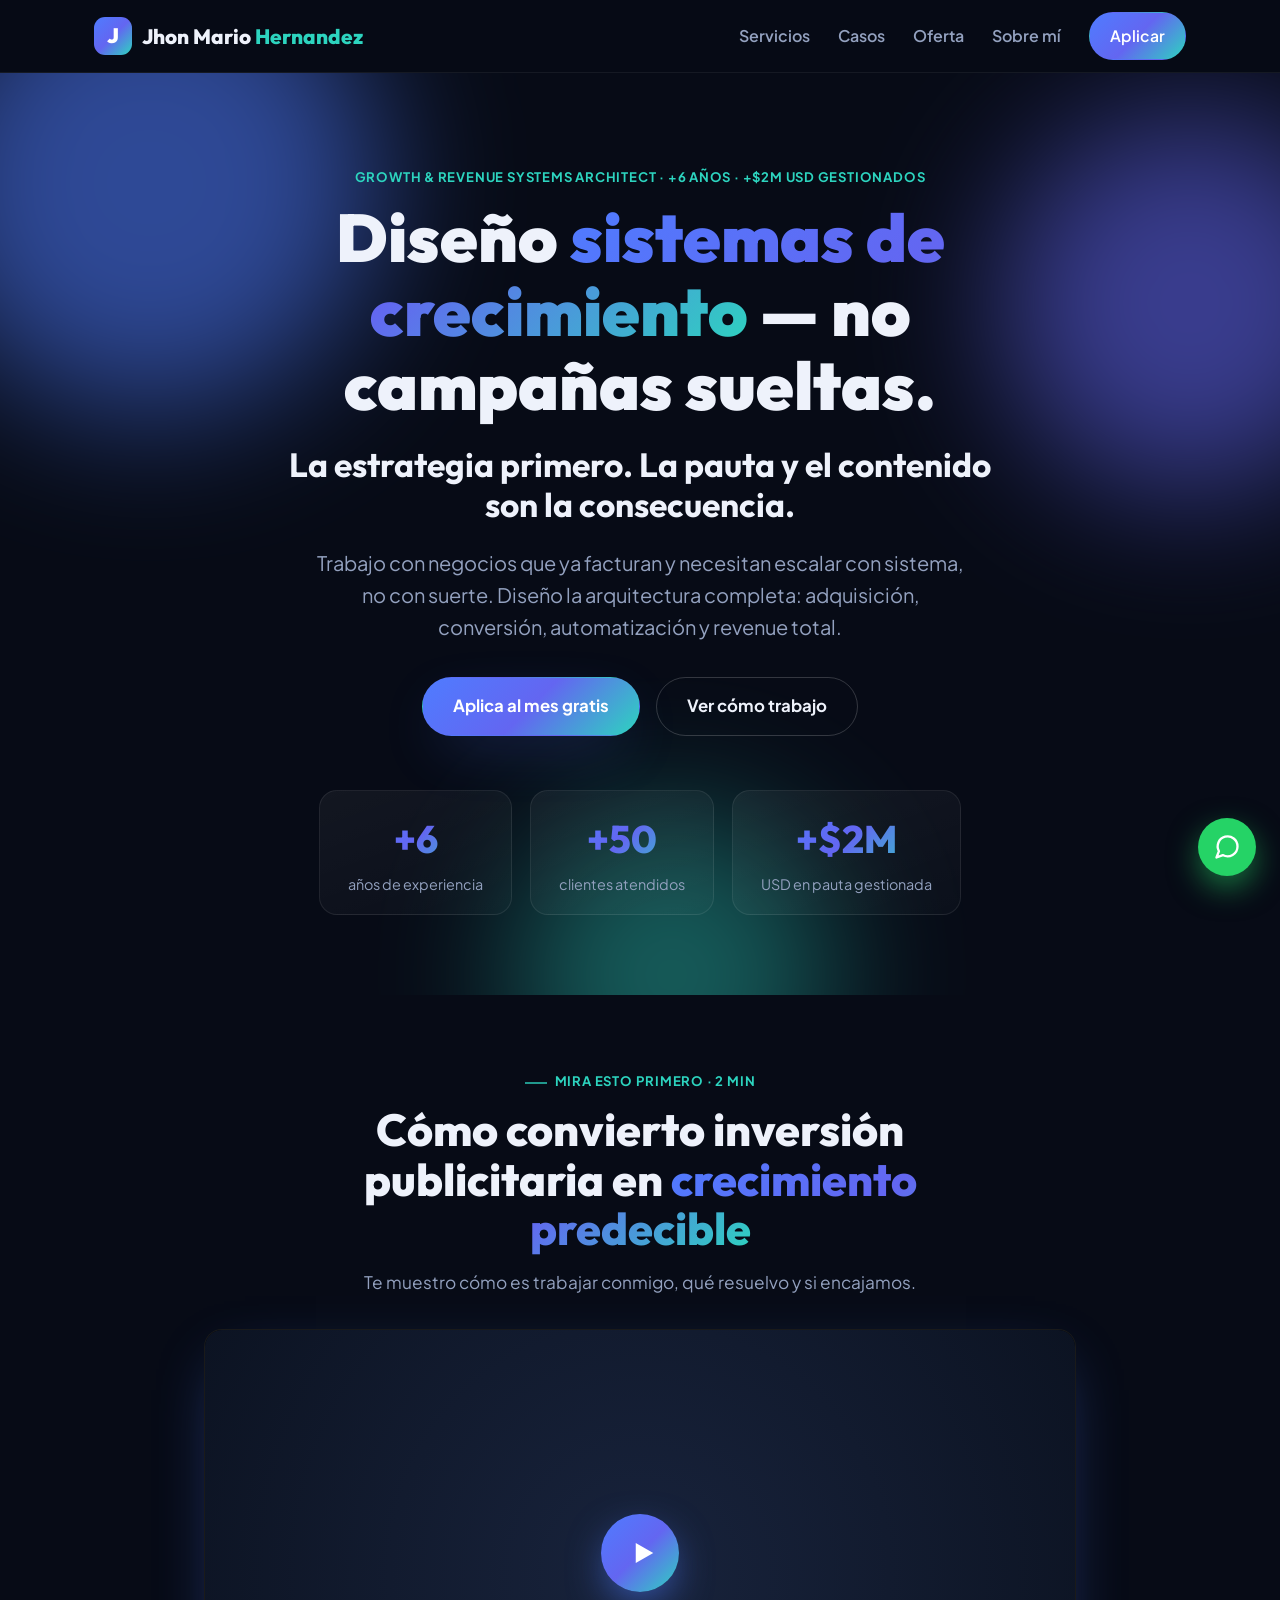
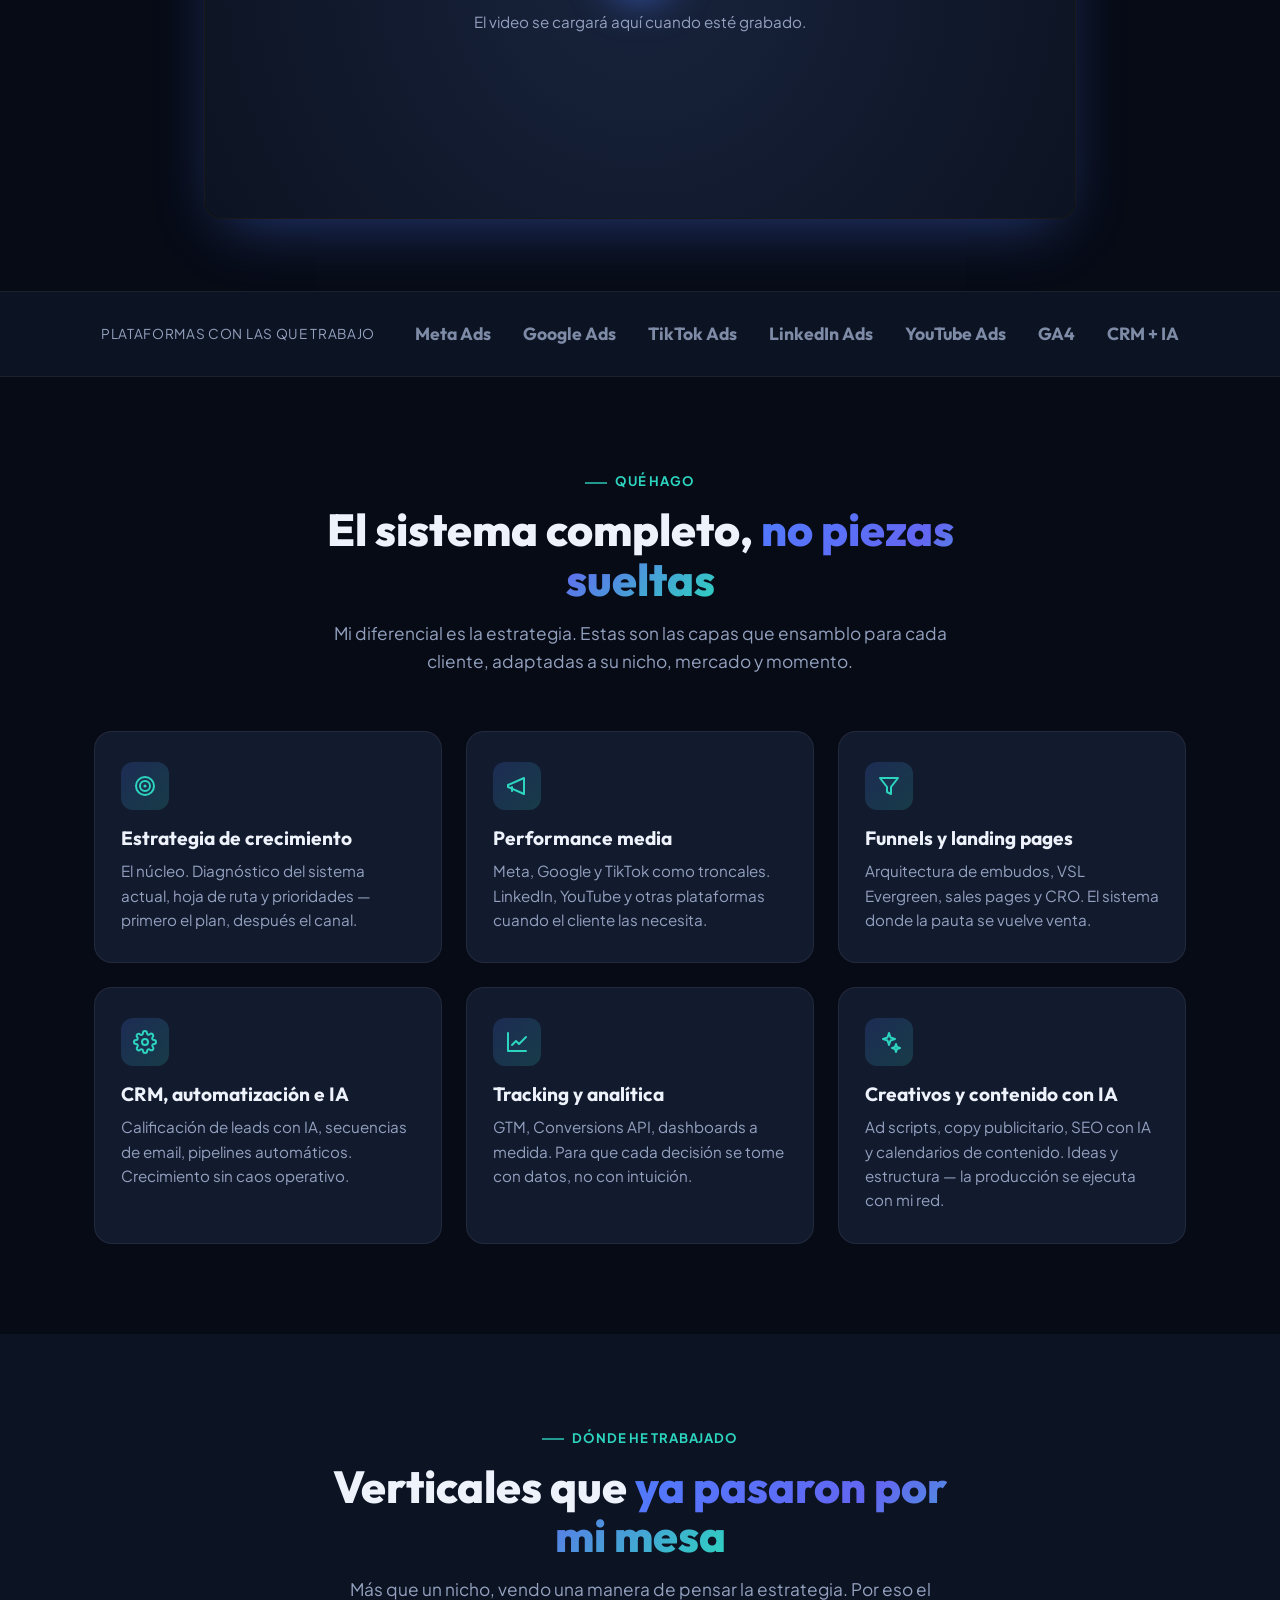
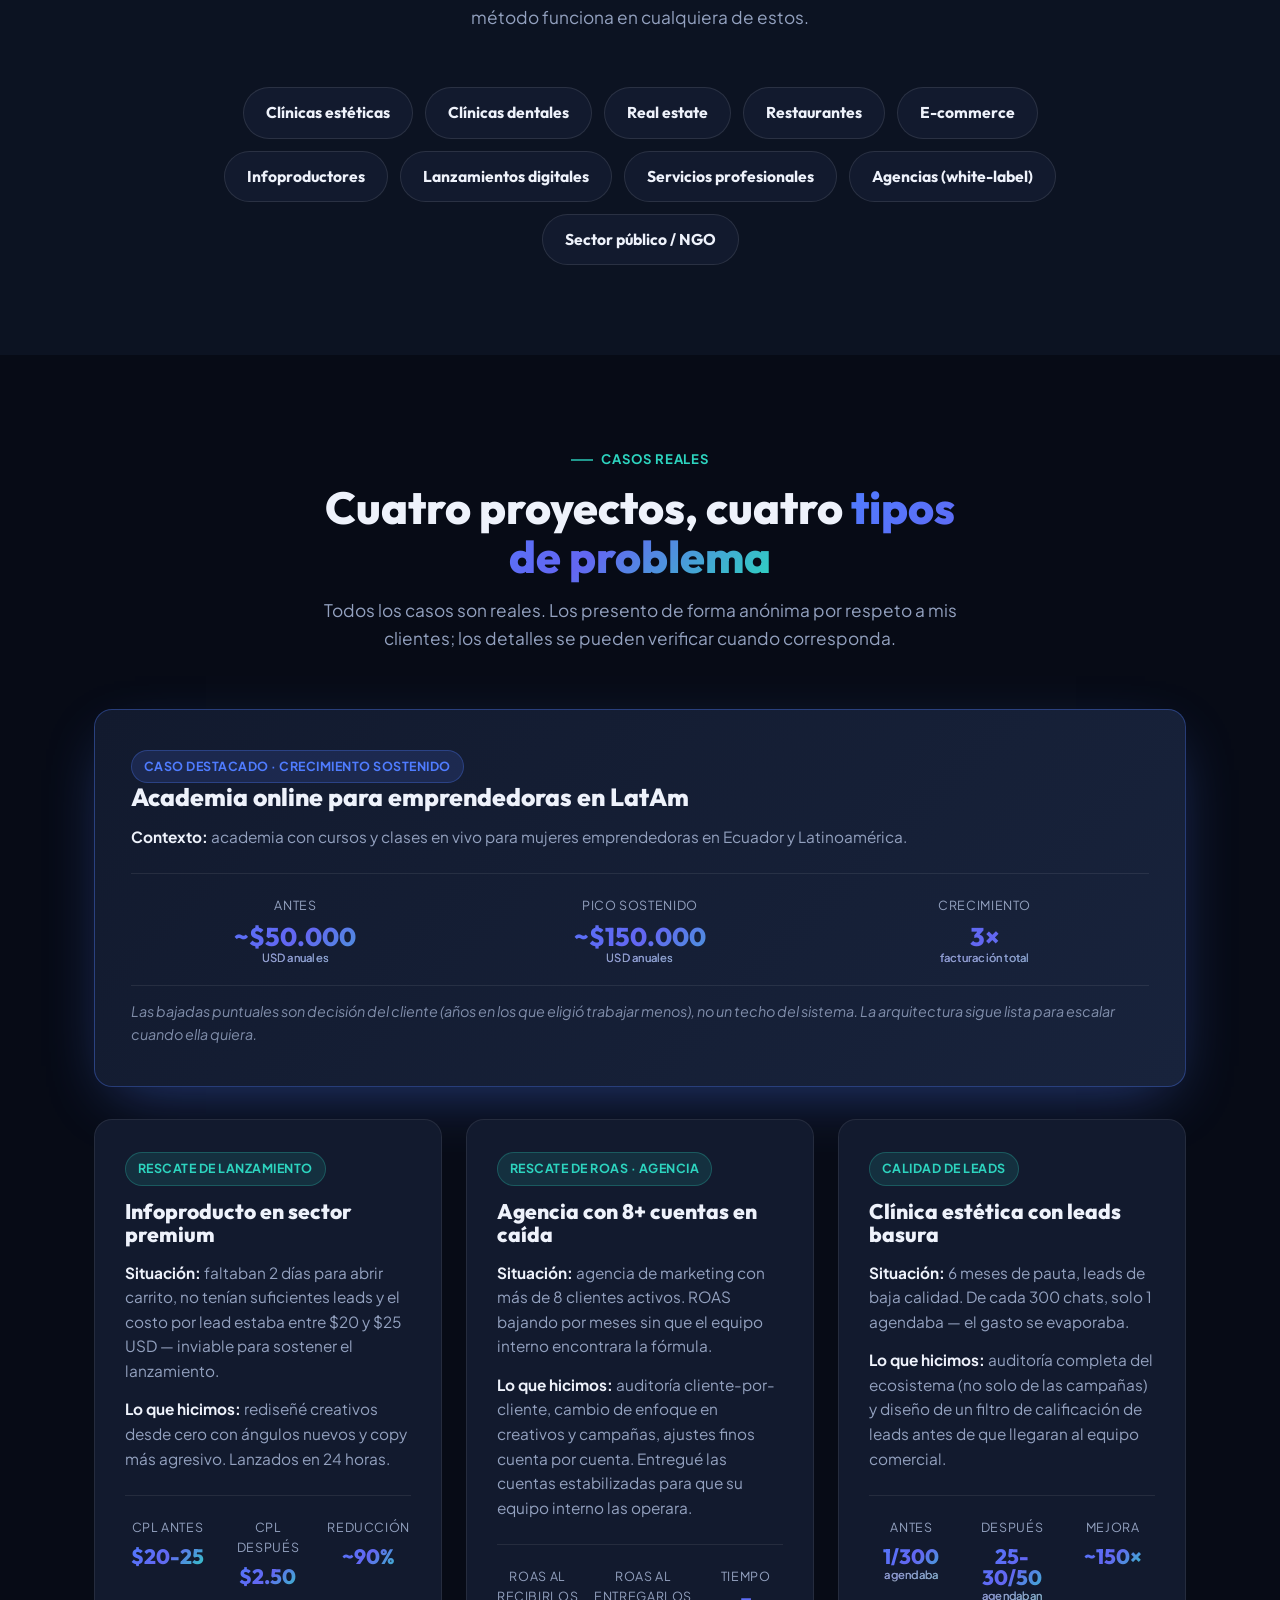
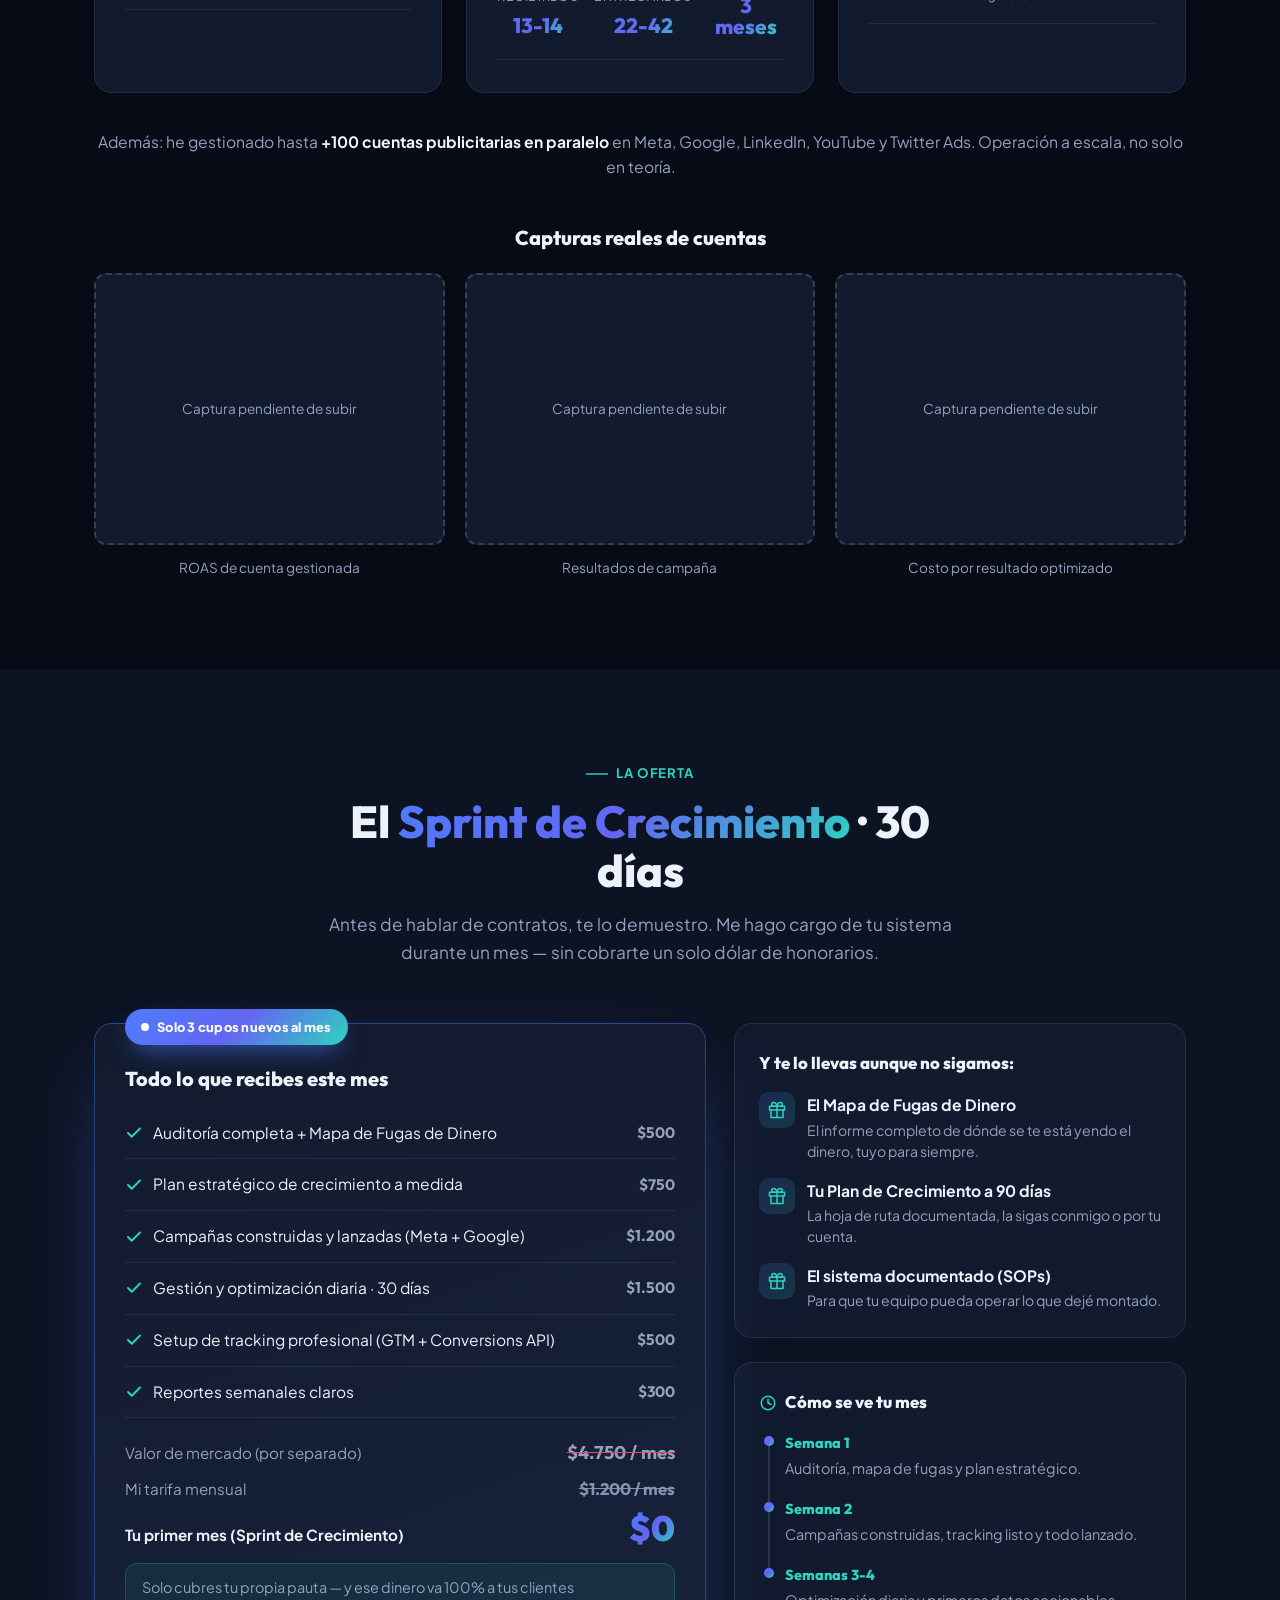
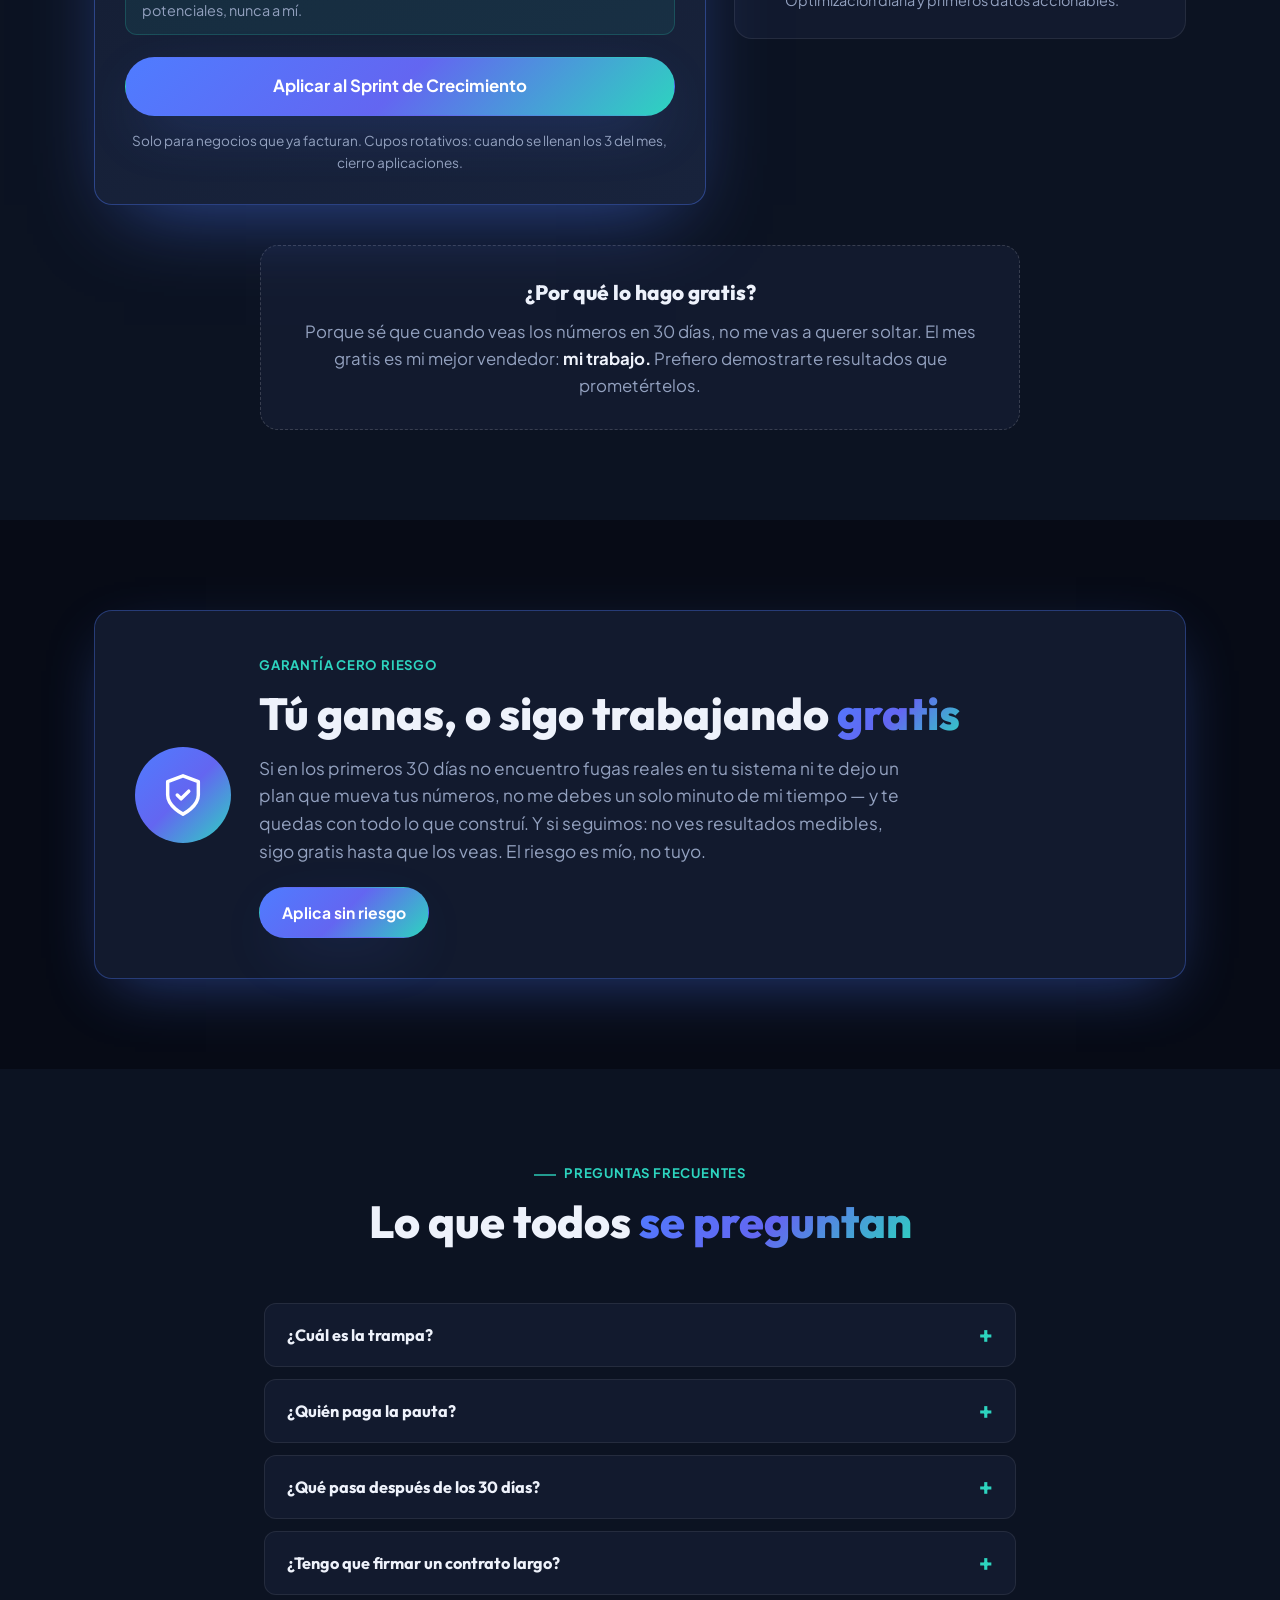
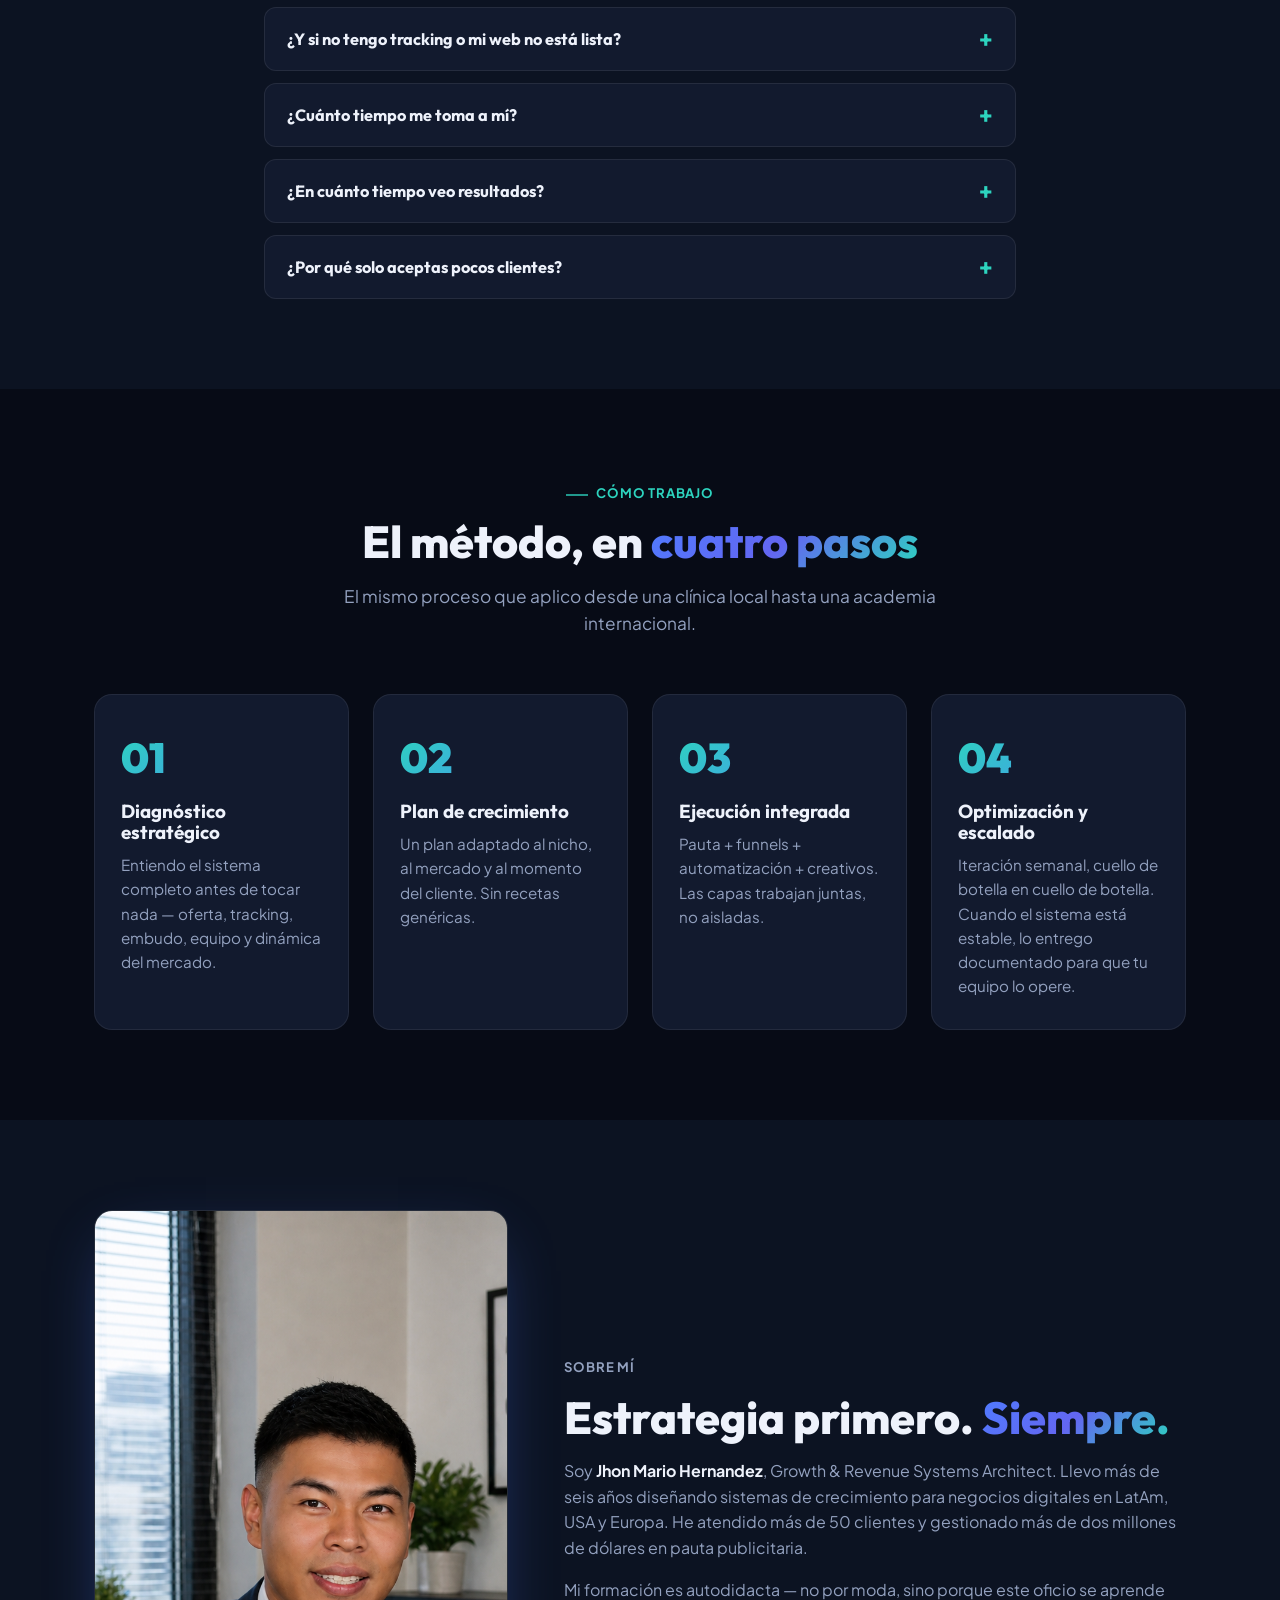
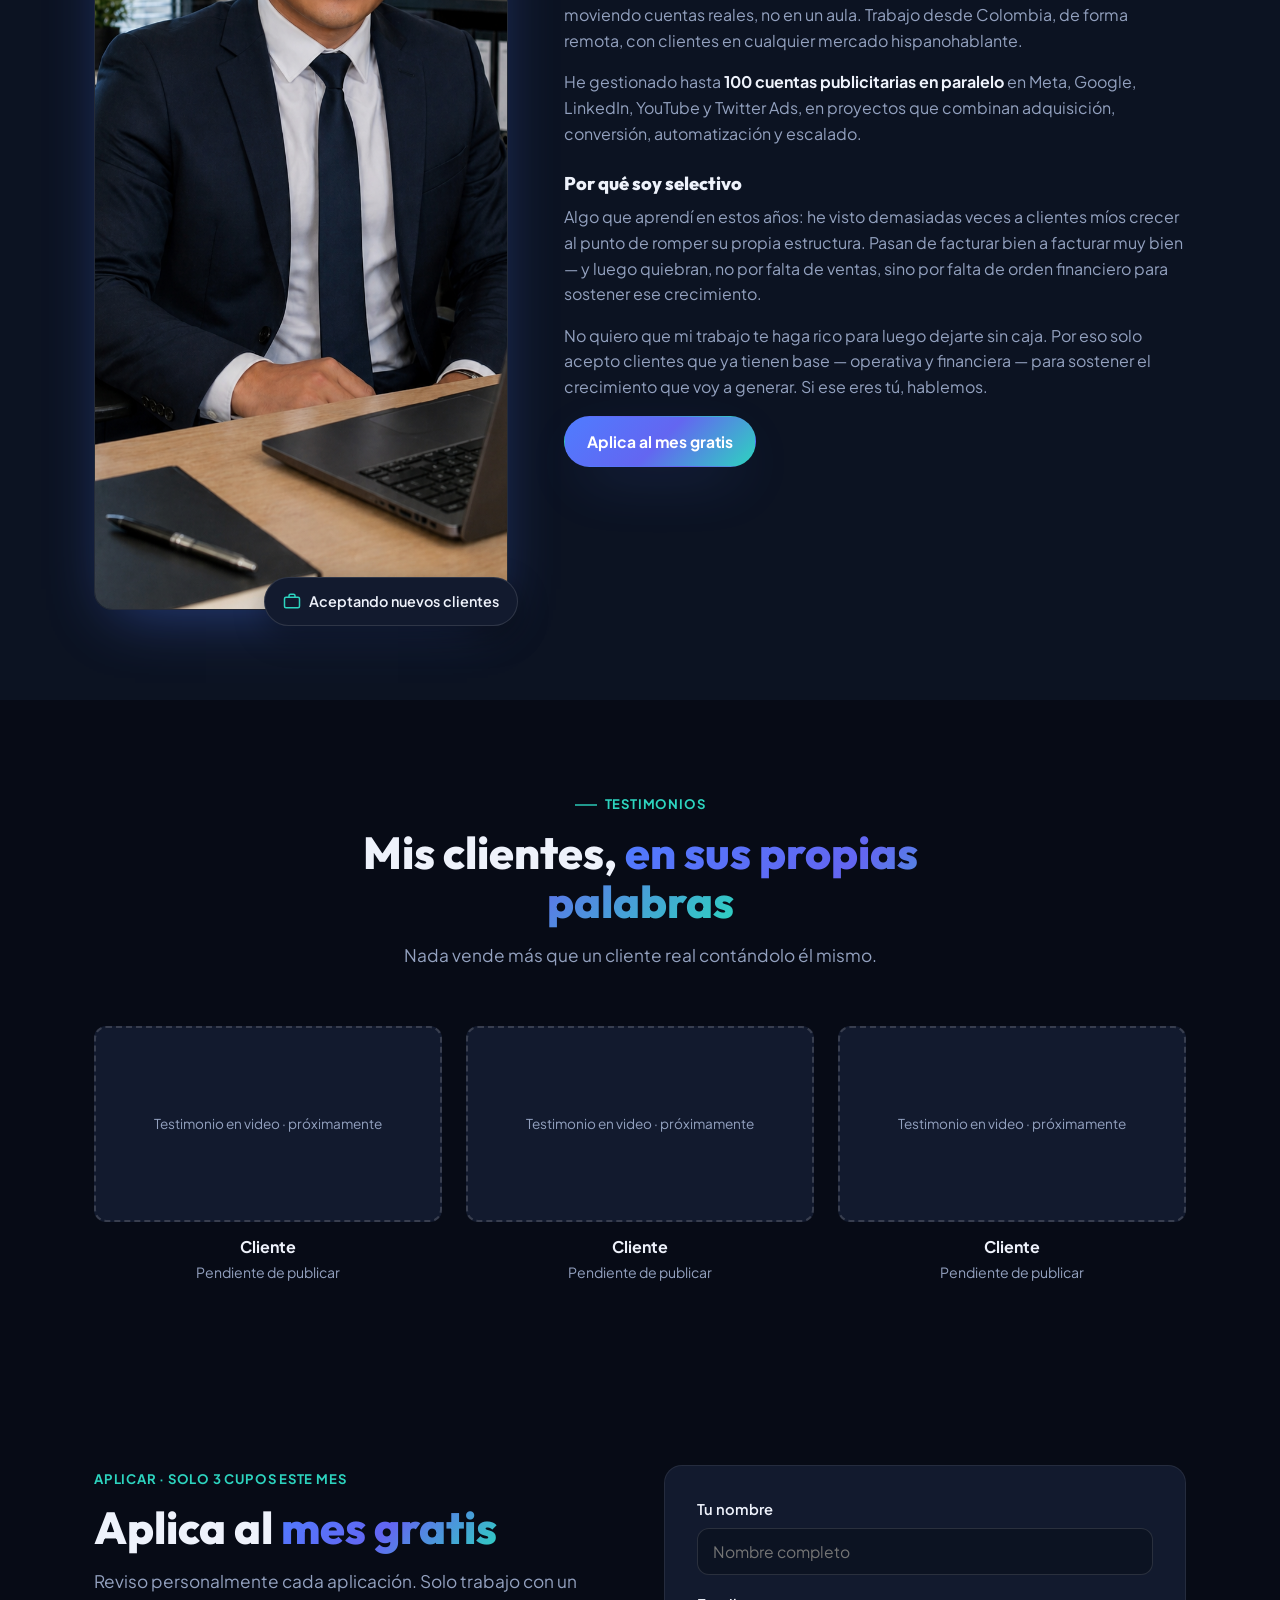
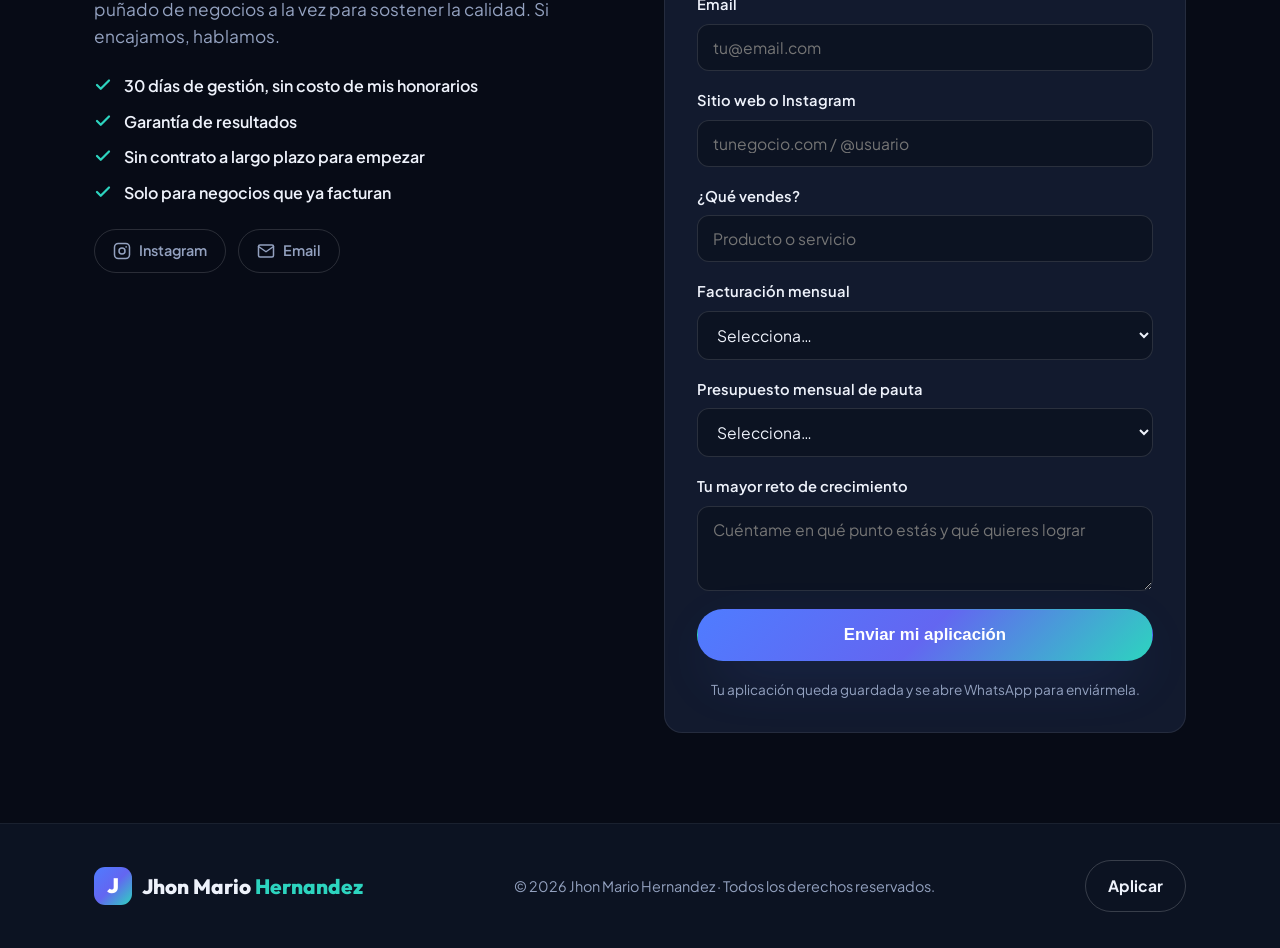
==== commit e46e3a55: "Switch to video testimonials (stronger proof than text) - Config-driven video testimonials (CONFIG.t" ====
--- a/docs/index.html
+++ b/docs/index.html
@@ -384,28 +384,15 @@
       </div>
     </section>
 
-    <!-- ====== TESTIMONIOS (placeholders) ====== -->
+    <!-- ====== TESTIMONIOS EN VIDEO ====== -->
     <section class="section" id="testimonios">
       <div class="container">
         <header class="section-head">
           <p class="eyebrow">Testimonios</p>
-          <h2 class="section-title">Lo que dicen mis <span class="gradient-text">clientes</span></h2>
-          <p class="section-desc">Testimonios reales en proceso de recolección — estos son extractos representativos.</p>
-        </header>
-        <div class="testimonials">
-          <figure class="testimonial">
-            <blockquote>"Su trabajo no es ejecutar campañas — es diseñar el sistema completo. Por eso seguimos creciendo año tras año."</blockquote>
-            <figcaption><strong>Cliente · Academia digital</strong><span>Ecuador / LatAm</span></figcaption>
-          </figure>
-          <figure class="testimonial">
-            <blockquote>"En 24 horas rediseñó nuestros anuncios y bajó el costo por lead casi 90%. Salvó el lanzamiento."</blockquote>
-            <figcaption><strong>Cliente · Infoproducto premium</strong><span>LatAm</span></figcaption>
-          </figure>
-          <figure class="testimonial">
-            <blockquote>"Le entregamos 8 cuentas con el ROAS por el piso. En 3 meses las teníamos estabilizadas, con casos llegando a ROAS de 42."</blockquote>
-            <figcaption><strong>Cliente · Agencia de marketing</strong><span>LatAm</span></figcaption>
-          </figure>
-        </div>
+          <h2 class="section-title">Mis clientes, <span class="gradient-text">en sus propias palabras</span></h2>
+          <p class="section-desc">Nada vende más que un cliente real contándolo él mismo.</p>
+        </header>
+        <div class="video-testimonials" id="video-testimonials"></div>
       </div>
     </section>
 
--- a/docs/styles.css
+++ b/docs/styles.css
@@ -727,6 +727,28 @@
 .faq-item[open] summary::after { transform: rotate(45deg); }
 .faq-item p { padding: 0 22px 20px; color: var(--text-dim); font-size: 0.96rem; line-height: 1.6; }
 
+/* ====== TESTIMONIOS EN VIDEO ====== */
+.video-testimonials {
+  display: grid; grid-template-columns: repeat(3, 1fr); gap: 24px;
+}
+.vtesti { margin: 0; }
+.vtesti-player {
+  position: relative; aspect-ratio: 16 / 9; border-radius: var(--radius-sm);
+  overflow: hidden; background: #000 center / cover no-repeat;
+  border: 1px solid rgba(255, 255, 255, 0.1);
+  display: grid; place-items: center;
+}
+.vtesti-player .vsl-play { width: 60px; height: 60px; }
+.vtesti-player .vsl-play svg { width: 24px; height: 24px; }
+.vtesti-empty .vtesti-player {
+  background: var(--surface); border: 2px dashed rgba(255, 255, 255, 0.16);
+}
+.vtesti-ph { color: var(--text-dim); font-size: 0.85rem; text-align: center; padding: 16px; }
+.vtesti figcaption { margin-top: 12px; text-align: center; }
+.vtesti figcaption strong { display: block; }
+.vtesti figcaption span { color: var(--text-dim); font-size: 0.88rem; }
+@media (max-width: 760px) { .video-testimonials { grid-template-columns: 1fr; } }
+
 /* ====== VISUAL AUTHORITY UPGRADES ====== */
 .hero-stats li {
   background: linear-gradient(160deg, rgba(255,255,255,0.05), rgba(255,255,255,0.02));
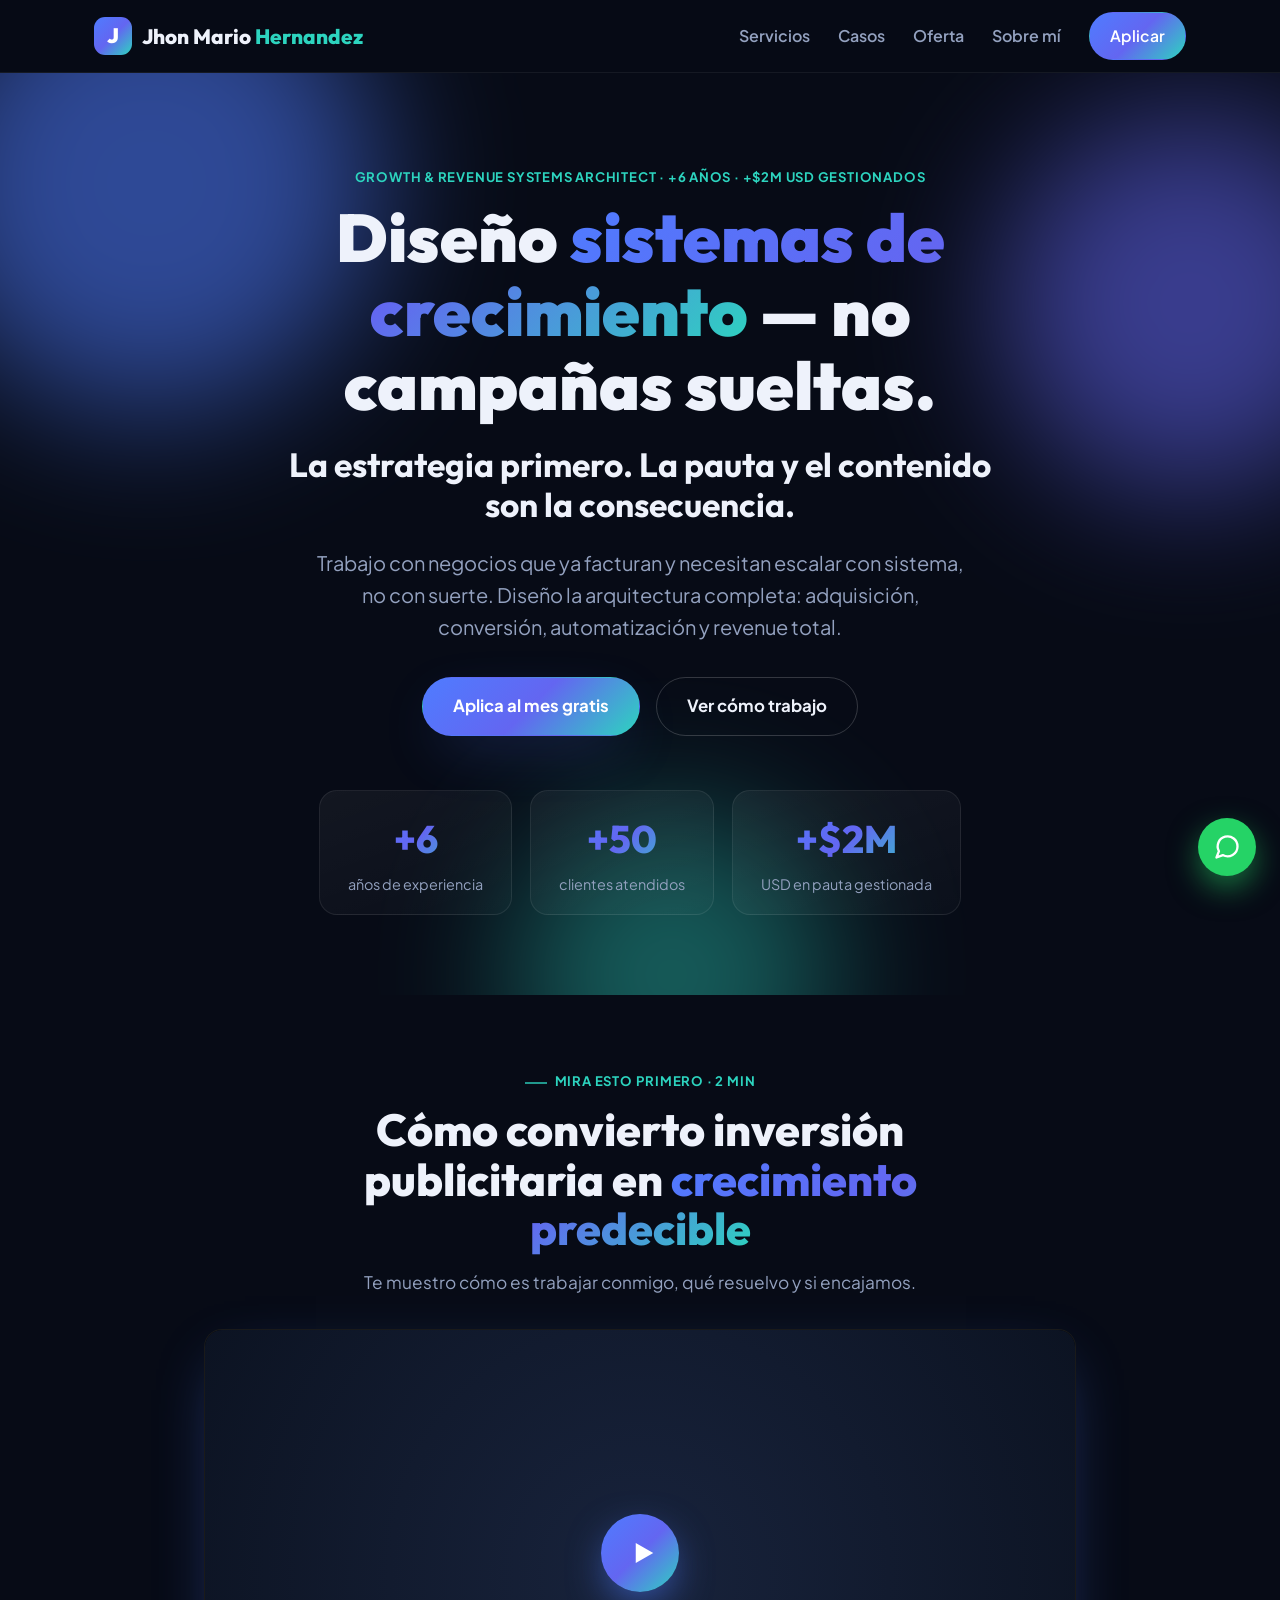
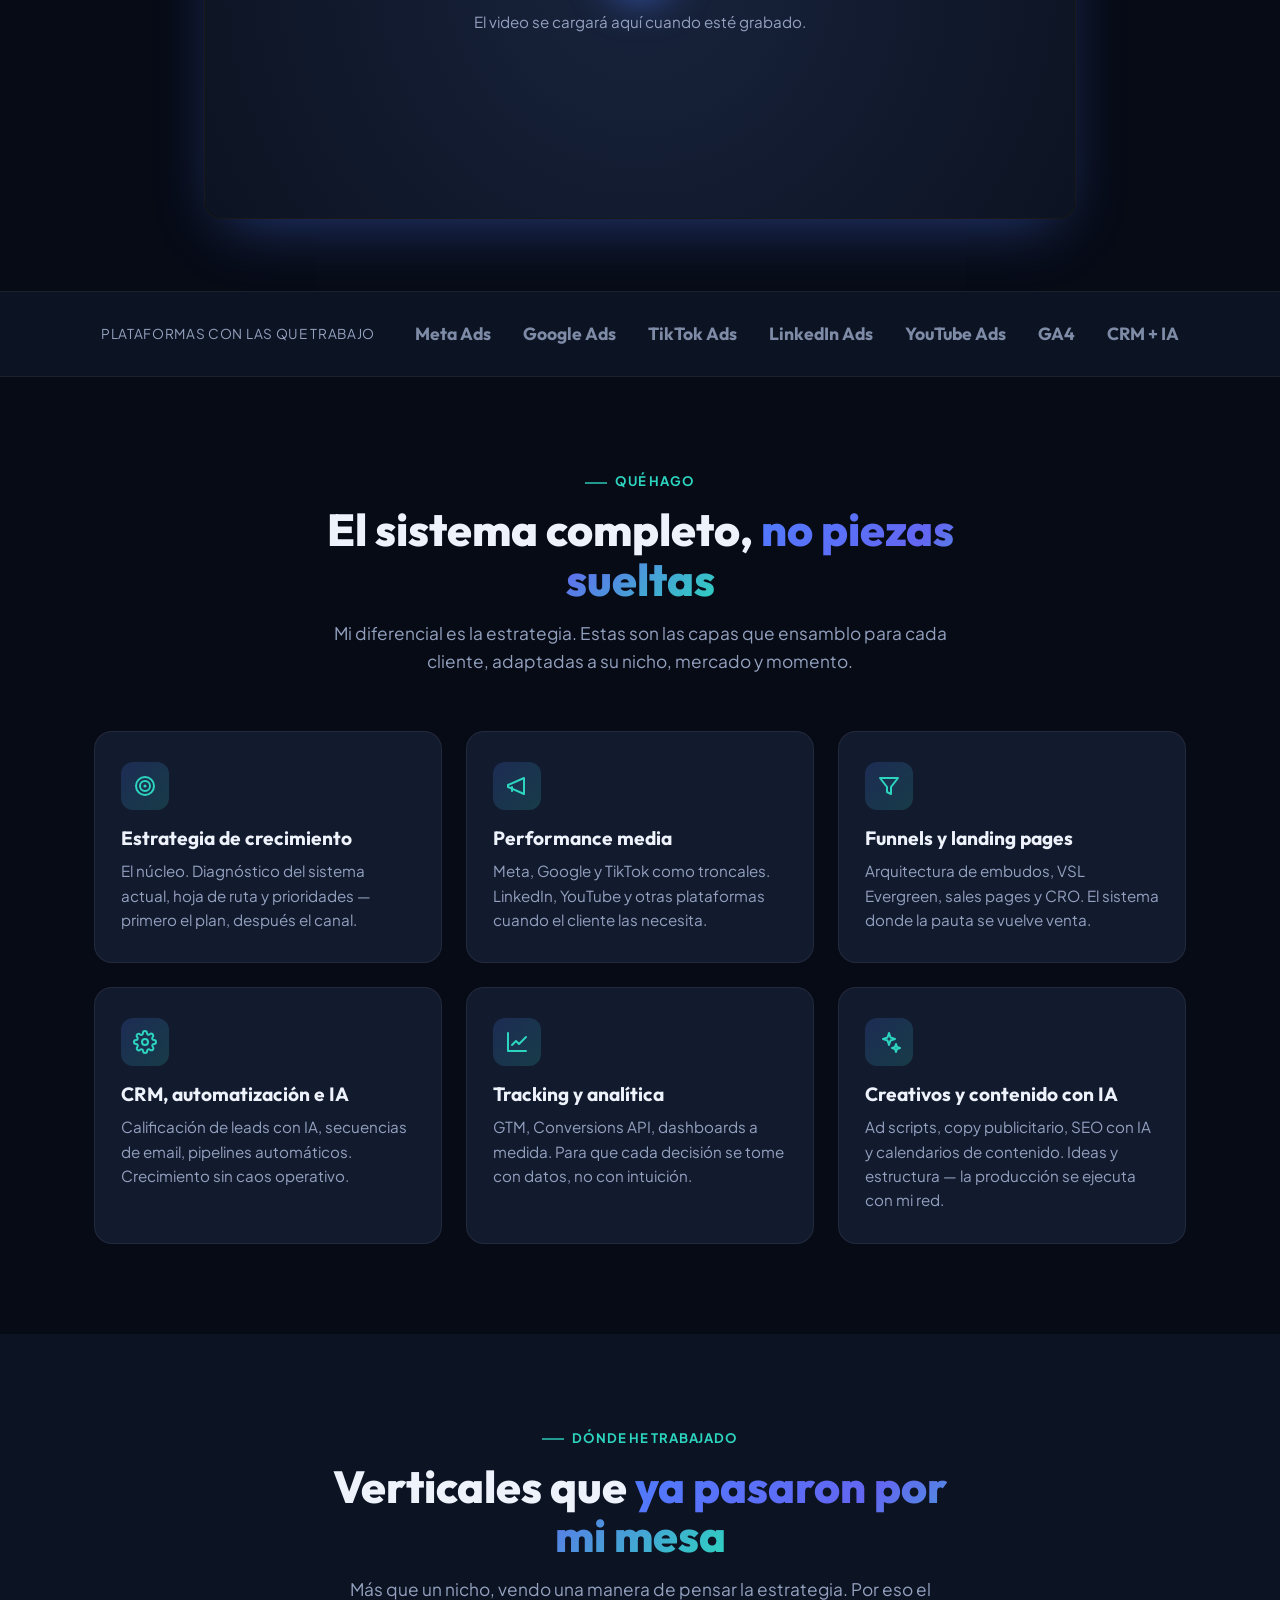
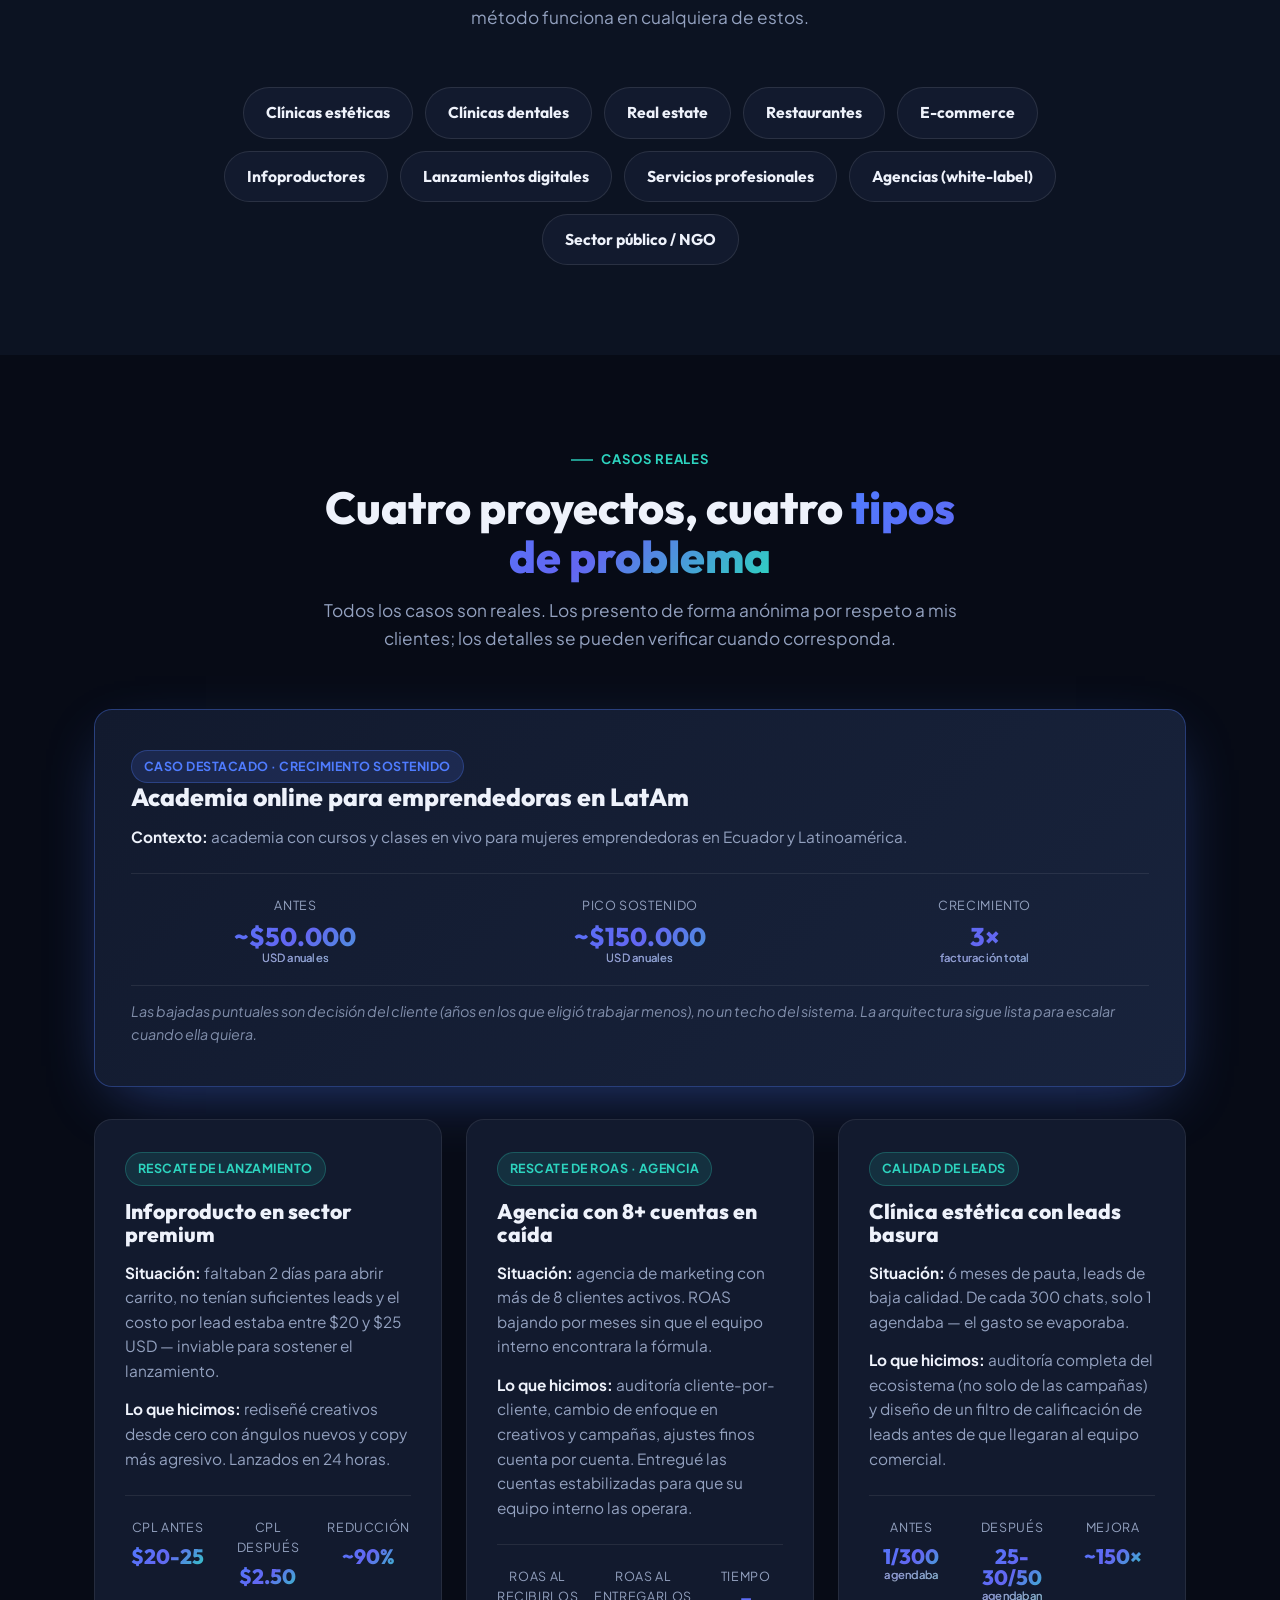
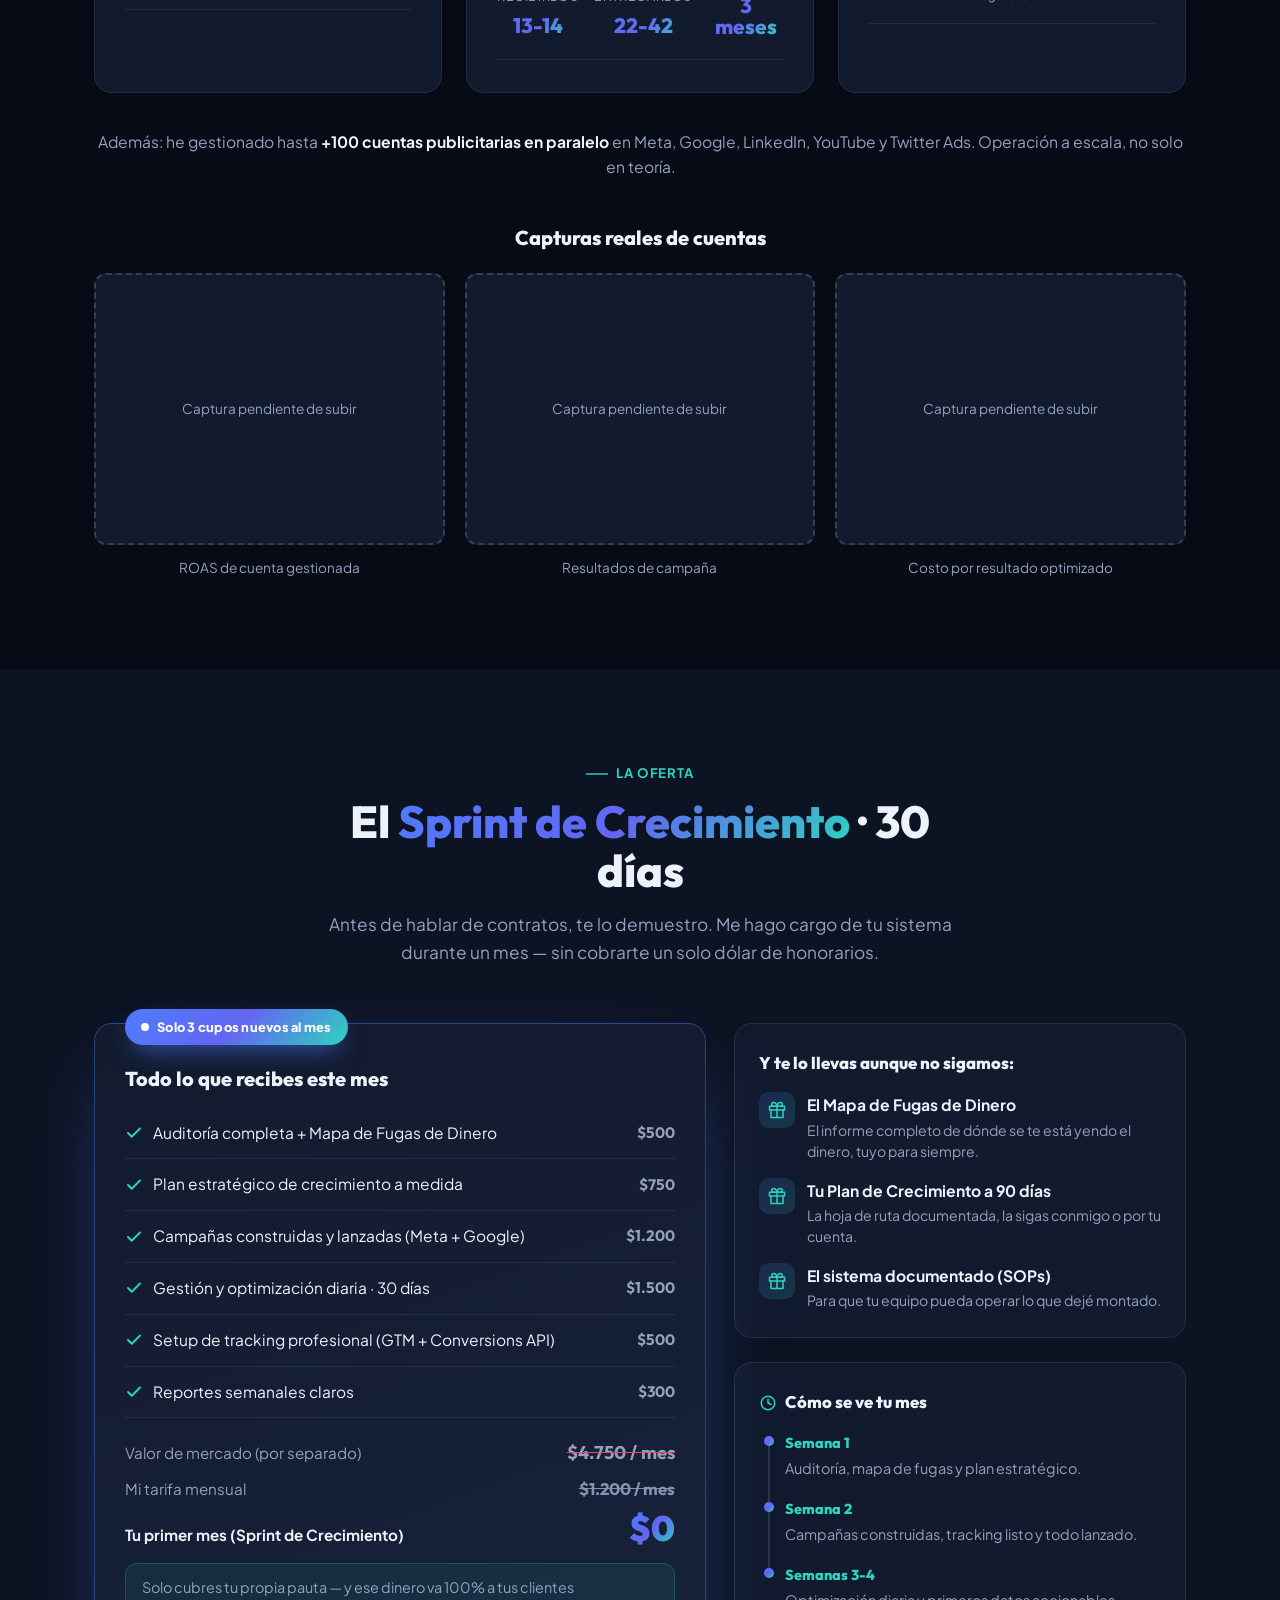
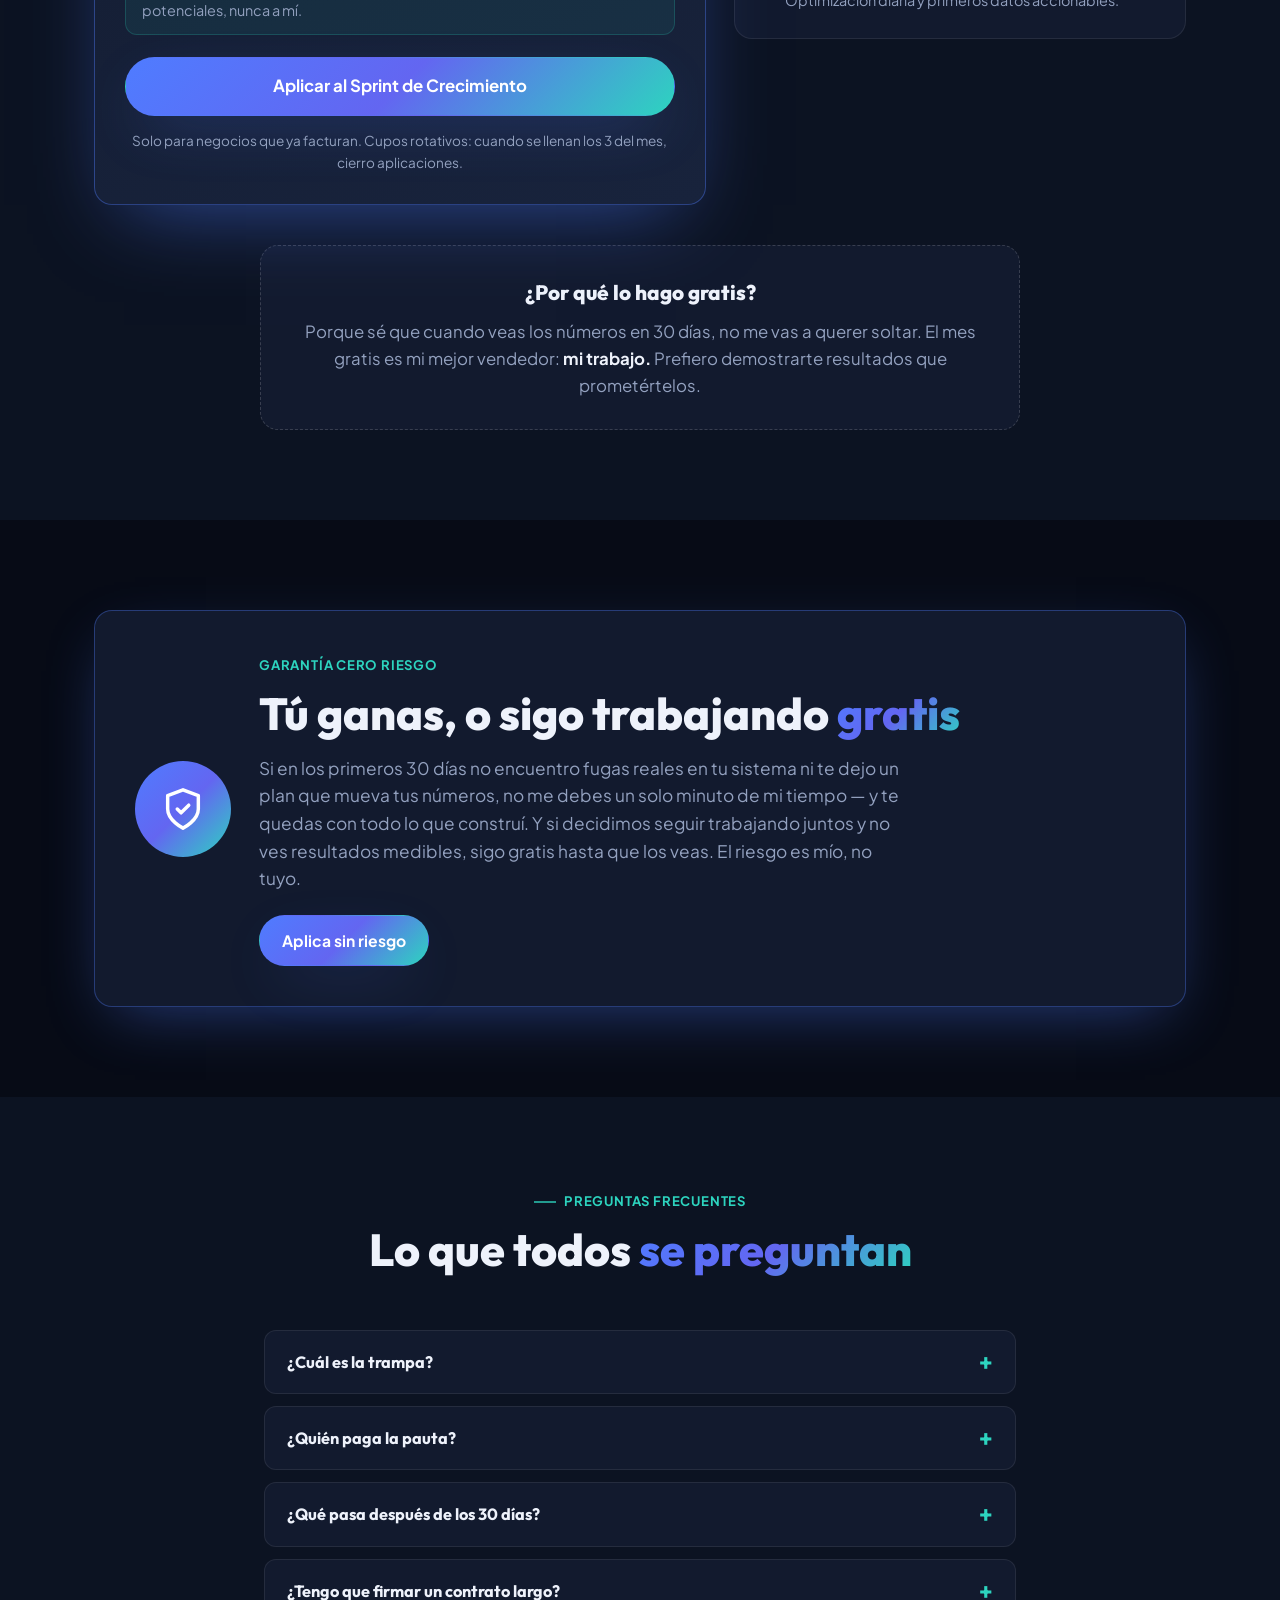
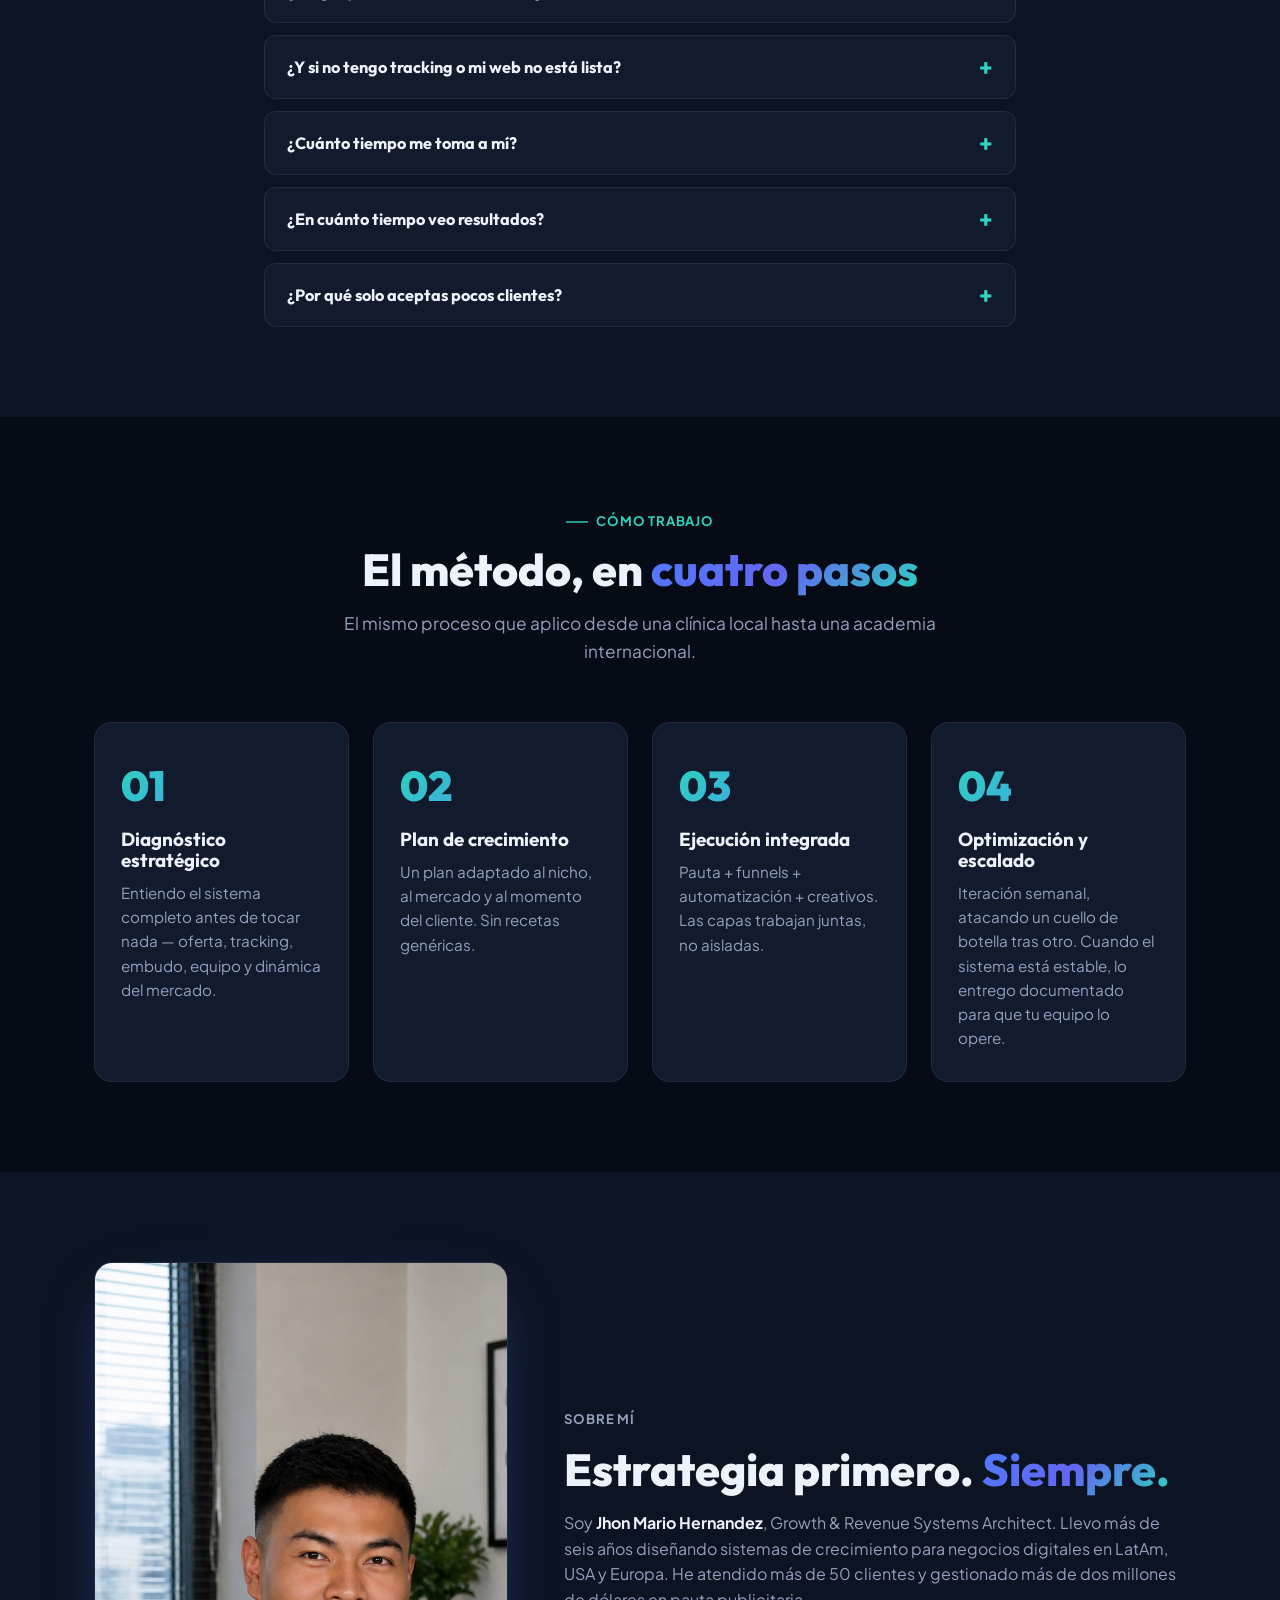
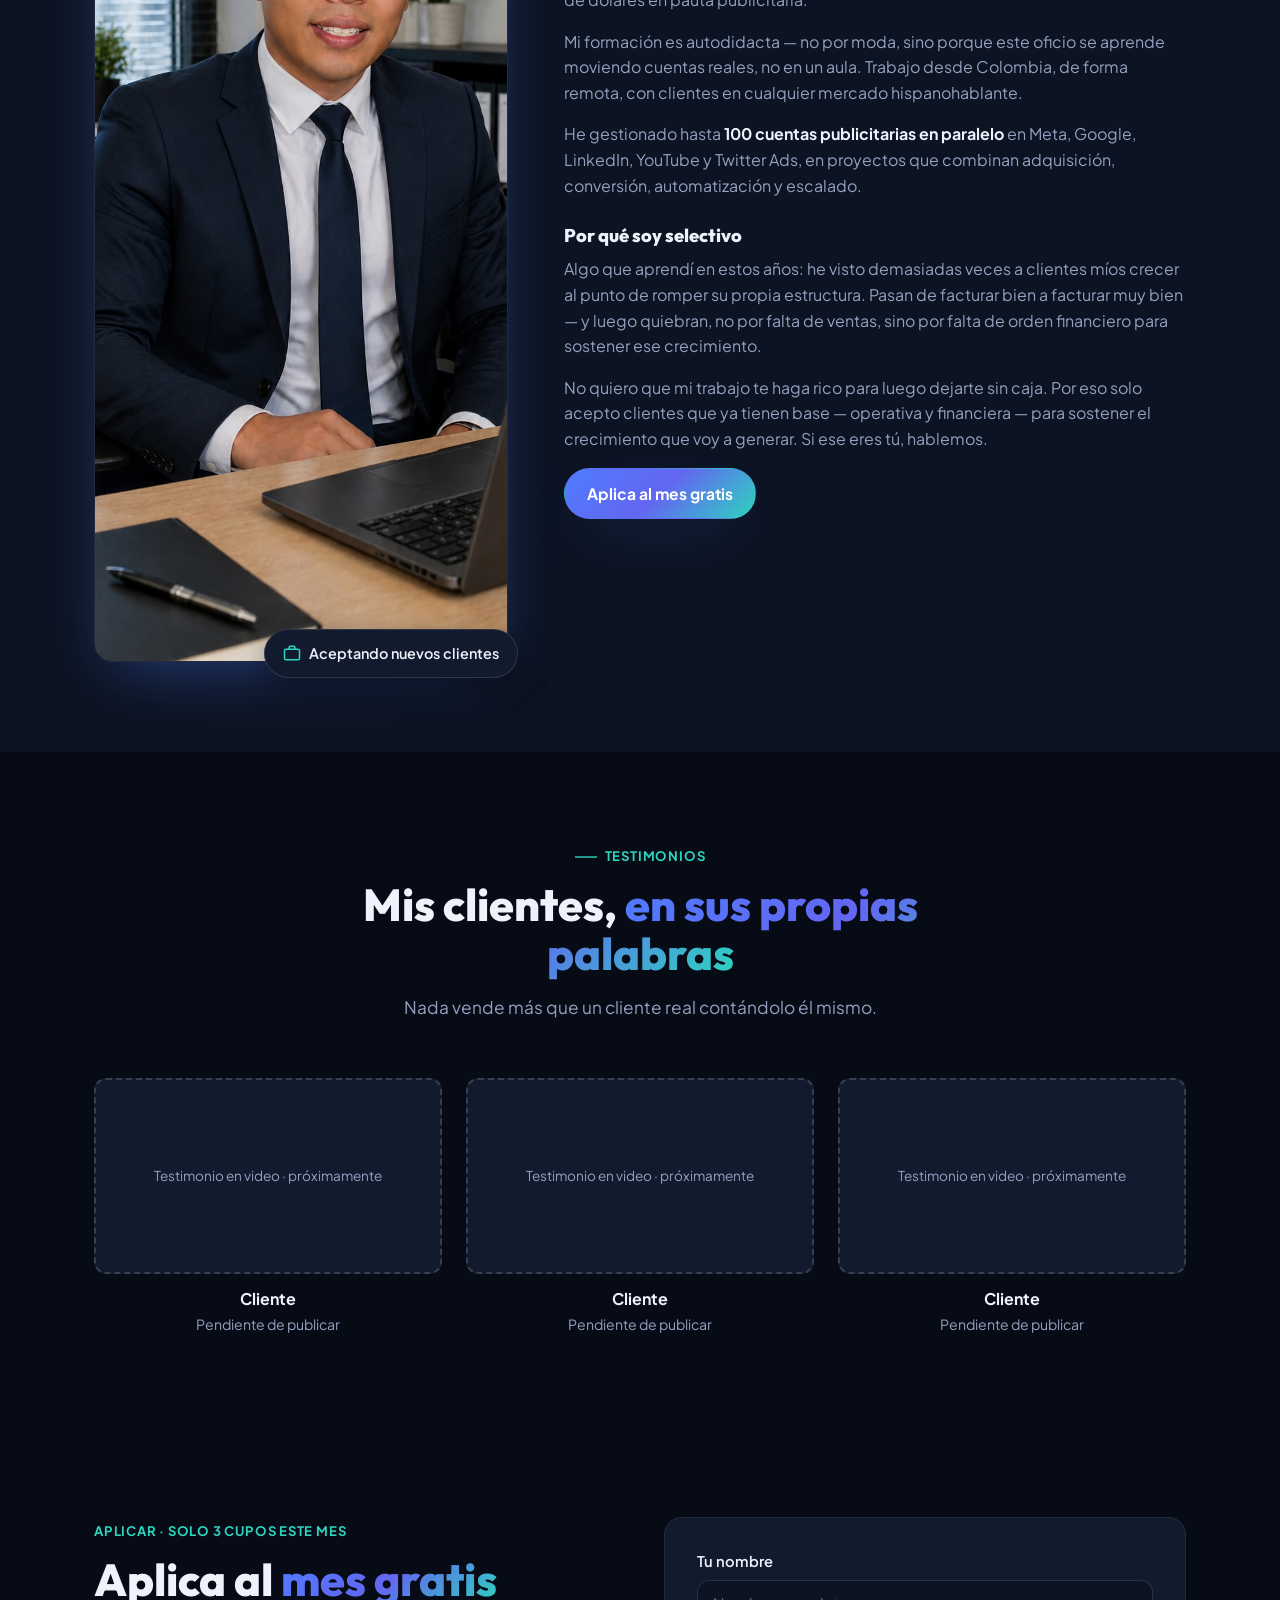
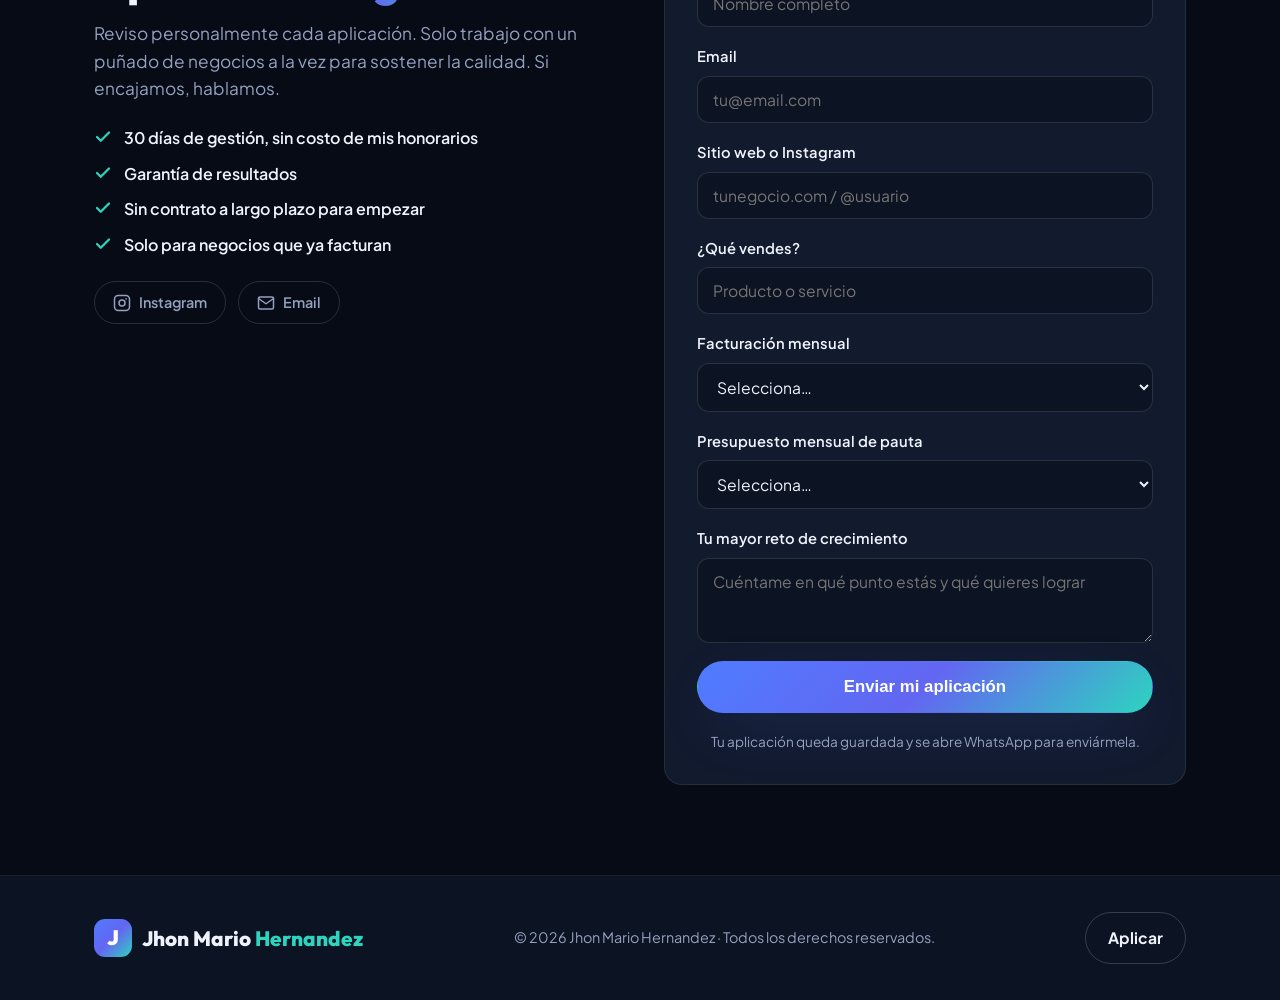
==== commit f97817b5: "Fix two copy issues found in spelling/sense review - Guarantee: the second clause was missing the co" ====
--- a/docs/index.html
+++ b/docs/index.html
@@ -317,7 +317,7 @@
           <div class="guarantee-body">
             <p class="eyebrow">Garantía Cero Riesgo</p>
             <h2 class="section-title">Tú ganas, o sigo trabajando <span class="gradient-text">gratis</span></h2>
-            <p class="g-text">Si en los primeros 30 días no encuentro fugas reales en tu sistema ni te dejo un plan que mueva tus números, no me debes un solo minuto de mi tiempo — y te quedas con todo lo que construí. Y si seguimos: no ves resultados medibles, sigo gratis hasta que los veas. El riesgo es mío, no tuyo.</p>
+            <p class="g-text">Si en los primeros 30 días no encuentro fugas reales en tu sistema ni te dejo un plan que mueva tus números, no me debes un solo minuto de mi tiempo — y te quedas con todo lo que construí. Y si decidimos seguir trabajando juntos y no ves resultados medibles, sigo gratis hasta que los veas. El riesgo es mío, no tuyo.</p>
             <a href="#apply" class="btn btn-primary">Aplica sin riesgo</a>
           </div>
         </div>
@@ -356,7 +356,7 @@
           <li class="step"><span class="step-num">01</span><h3>Diagnóstico estratégico</h3><p>Entiendo el sistema completo antes de tocar nada — oferta, tracking, embudo, equipo y dinámica del mercado.</p></li>
           <li class="step"><span class="step-num">02</span><h3>Plan de crecimiento</h3><p>Un plan adaptado al nicho, al mercado y al momento del cliente. Sin recetas genéricas.</p></li>
           <li class="step"><span class="step-num">03</span><h3>Ejecución integrada</h3><p>Pauta + funnels + automatización + creativos. Las capas trabajan juntas, no aisladas.</p></li>
-          <li class="step"><span class="step-num">04</span><h3>Optimización y escalado</h3><p>Iteración semanal, cuello de botella en cuello de botella. Cuando el sistema está estable, lo entrego documentado para que tu equipo lo opere.</p></li>
+          <li class="step"><span class="step-num">04</span><h3>Optimización y escalado</h3><p>Iteración semanal, atacando un cuello de botella tras otro. Cuando el sistema está estable, lo entrego documentado para que tu equipo lo opere.</p></li>
         </ol>
       </div>
     </section>
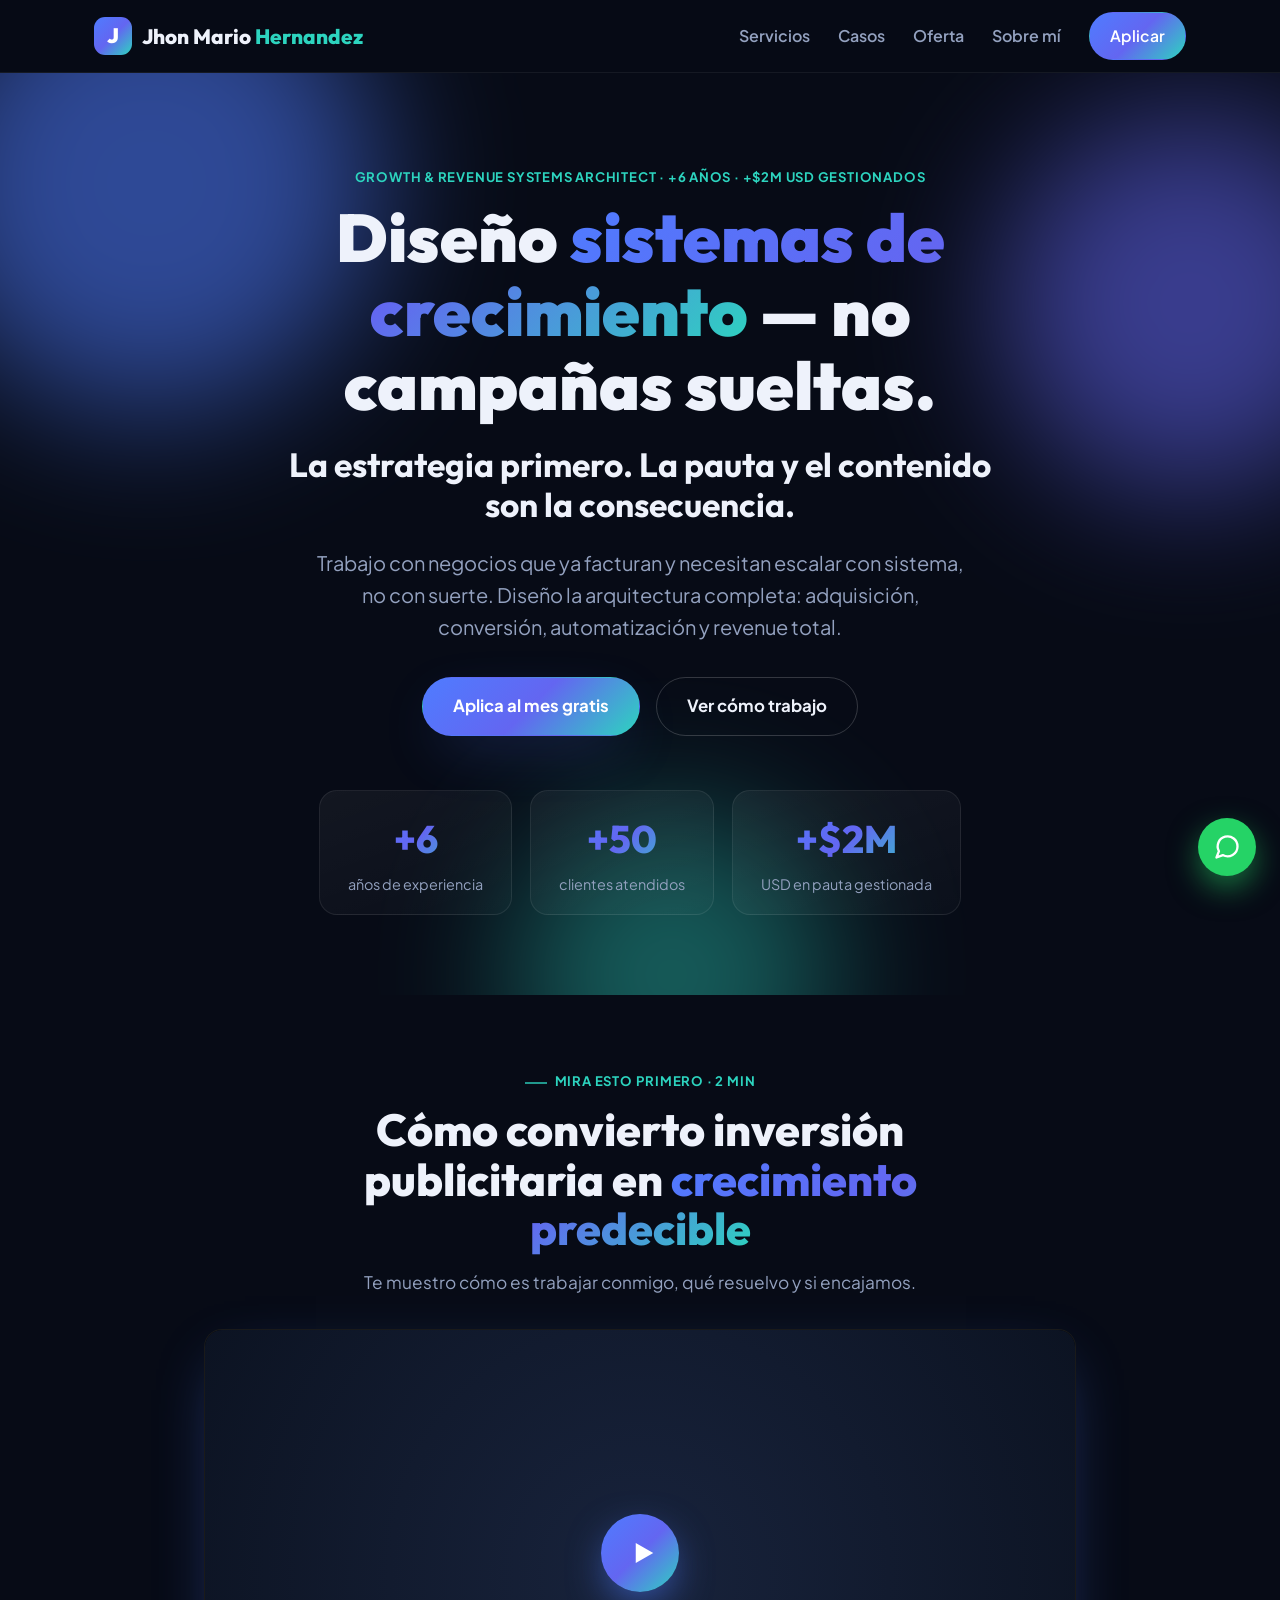
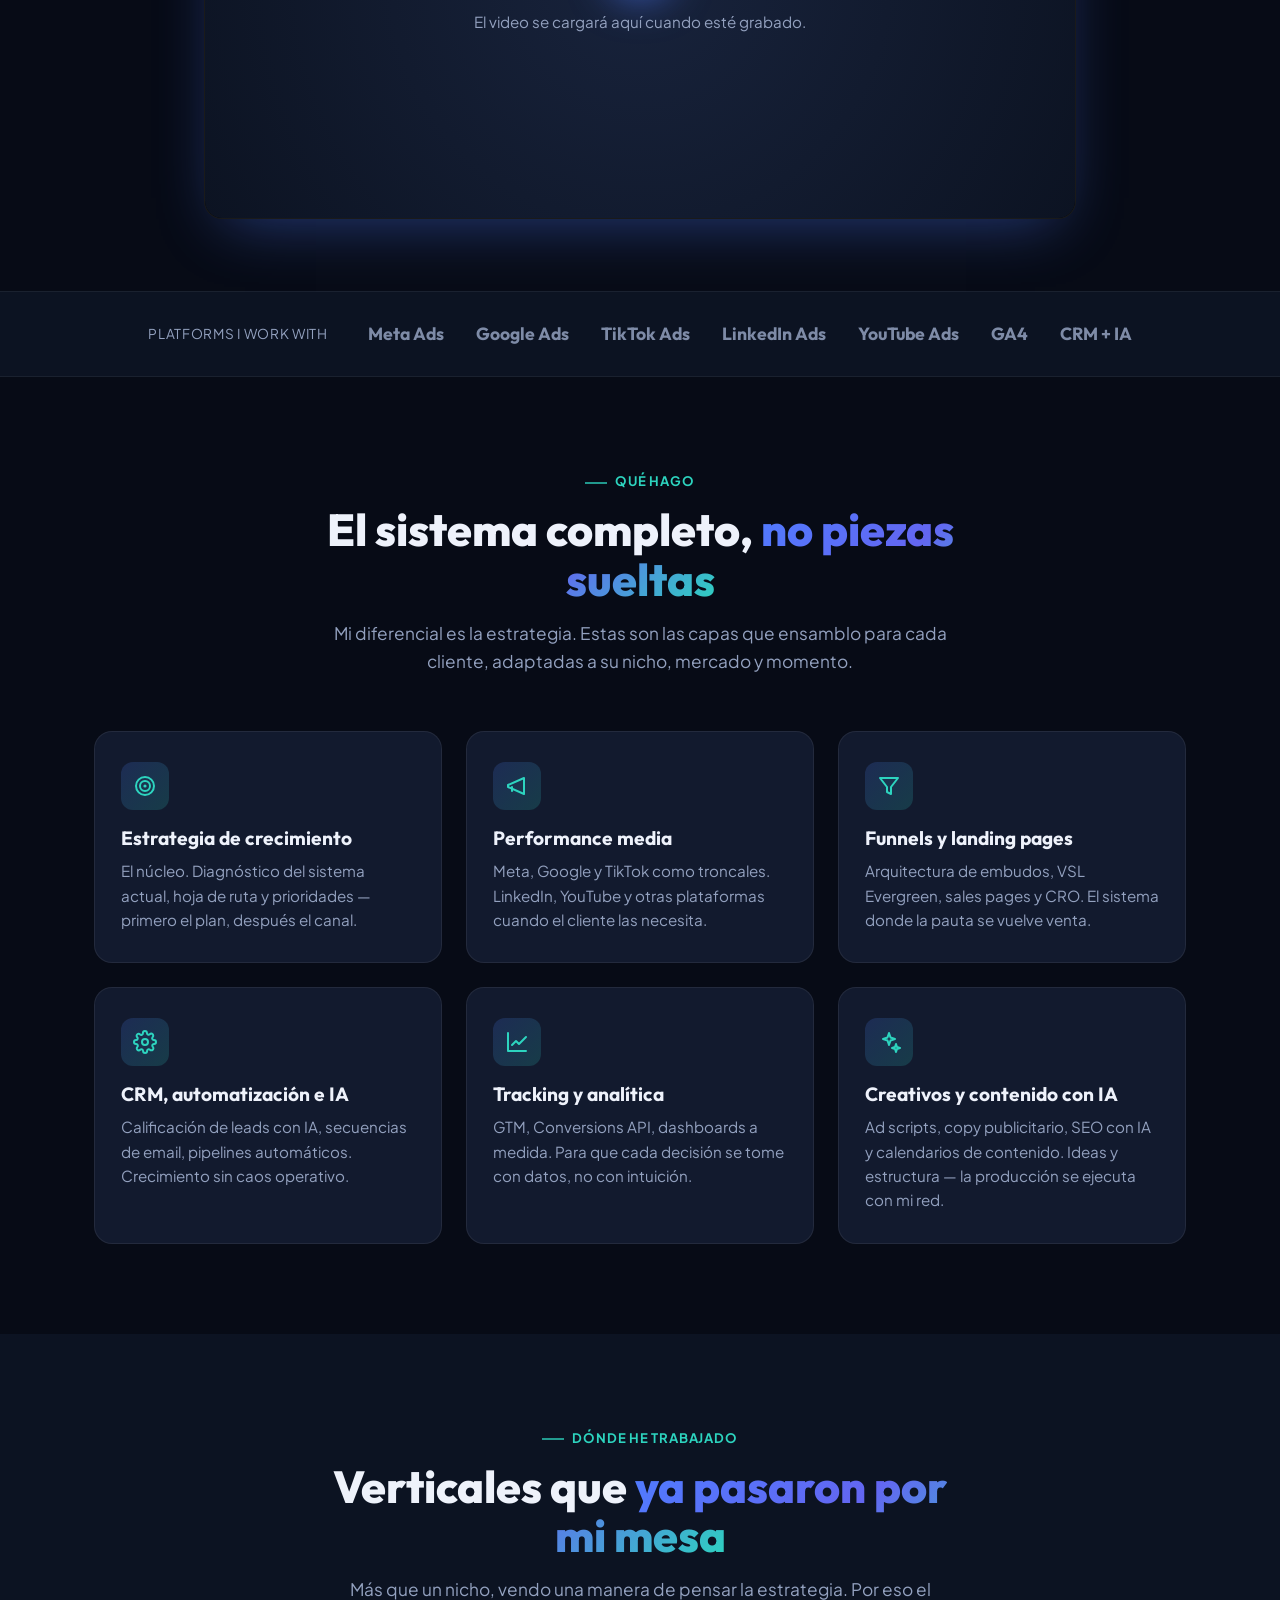
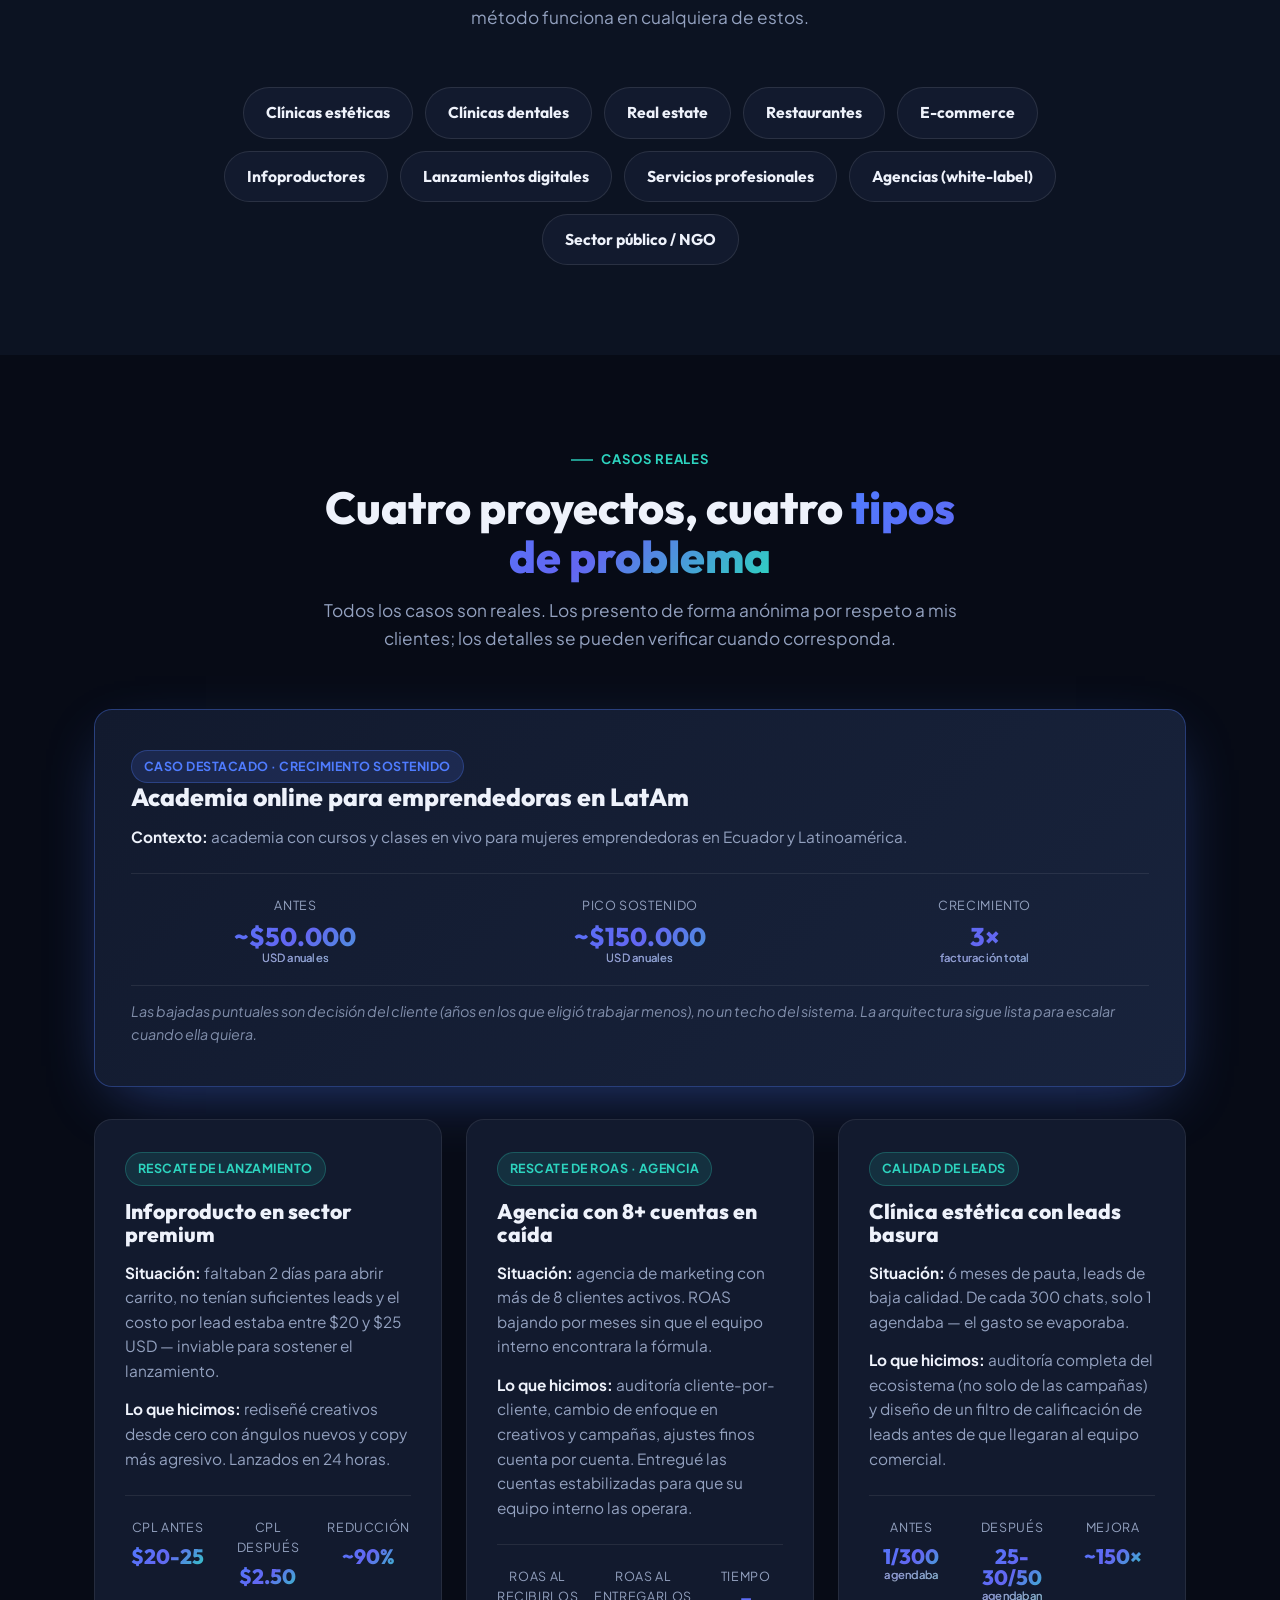
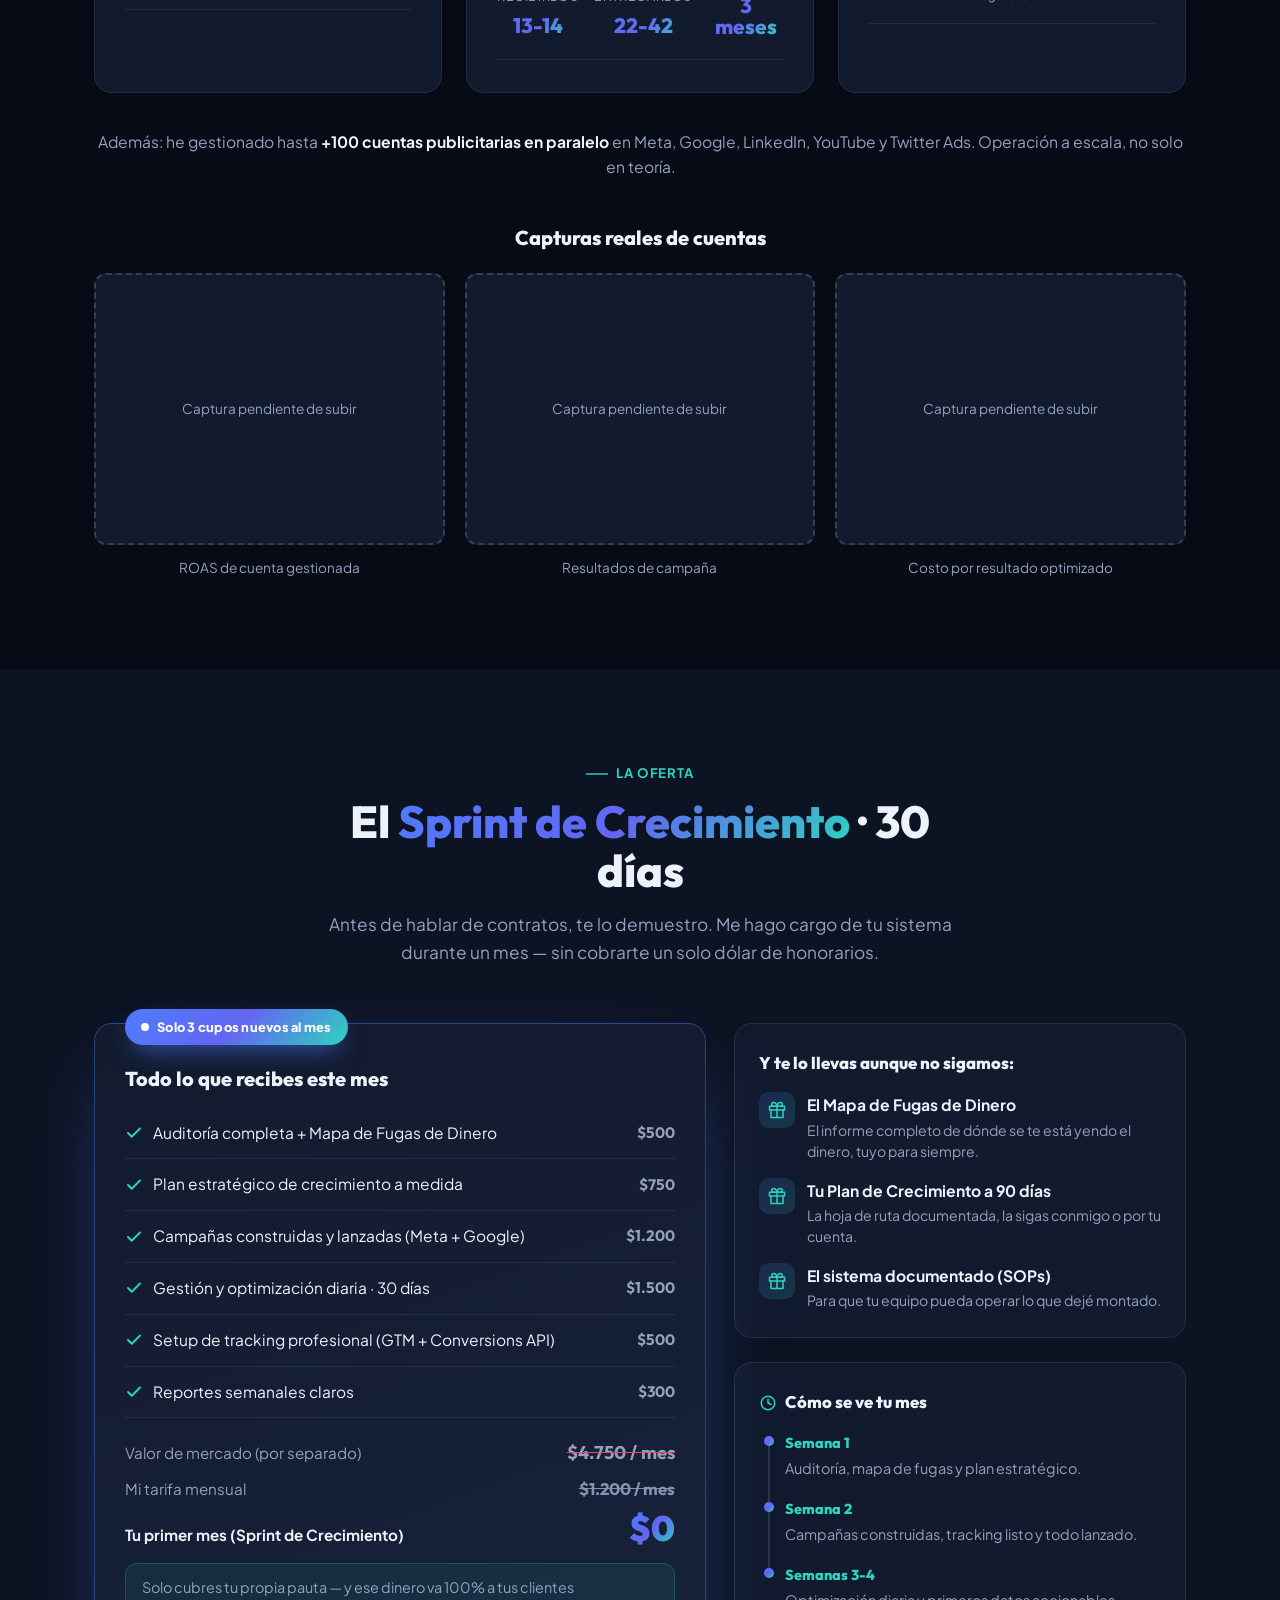
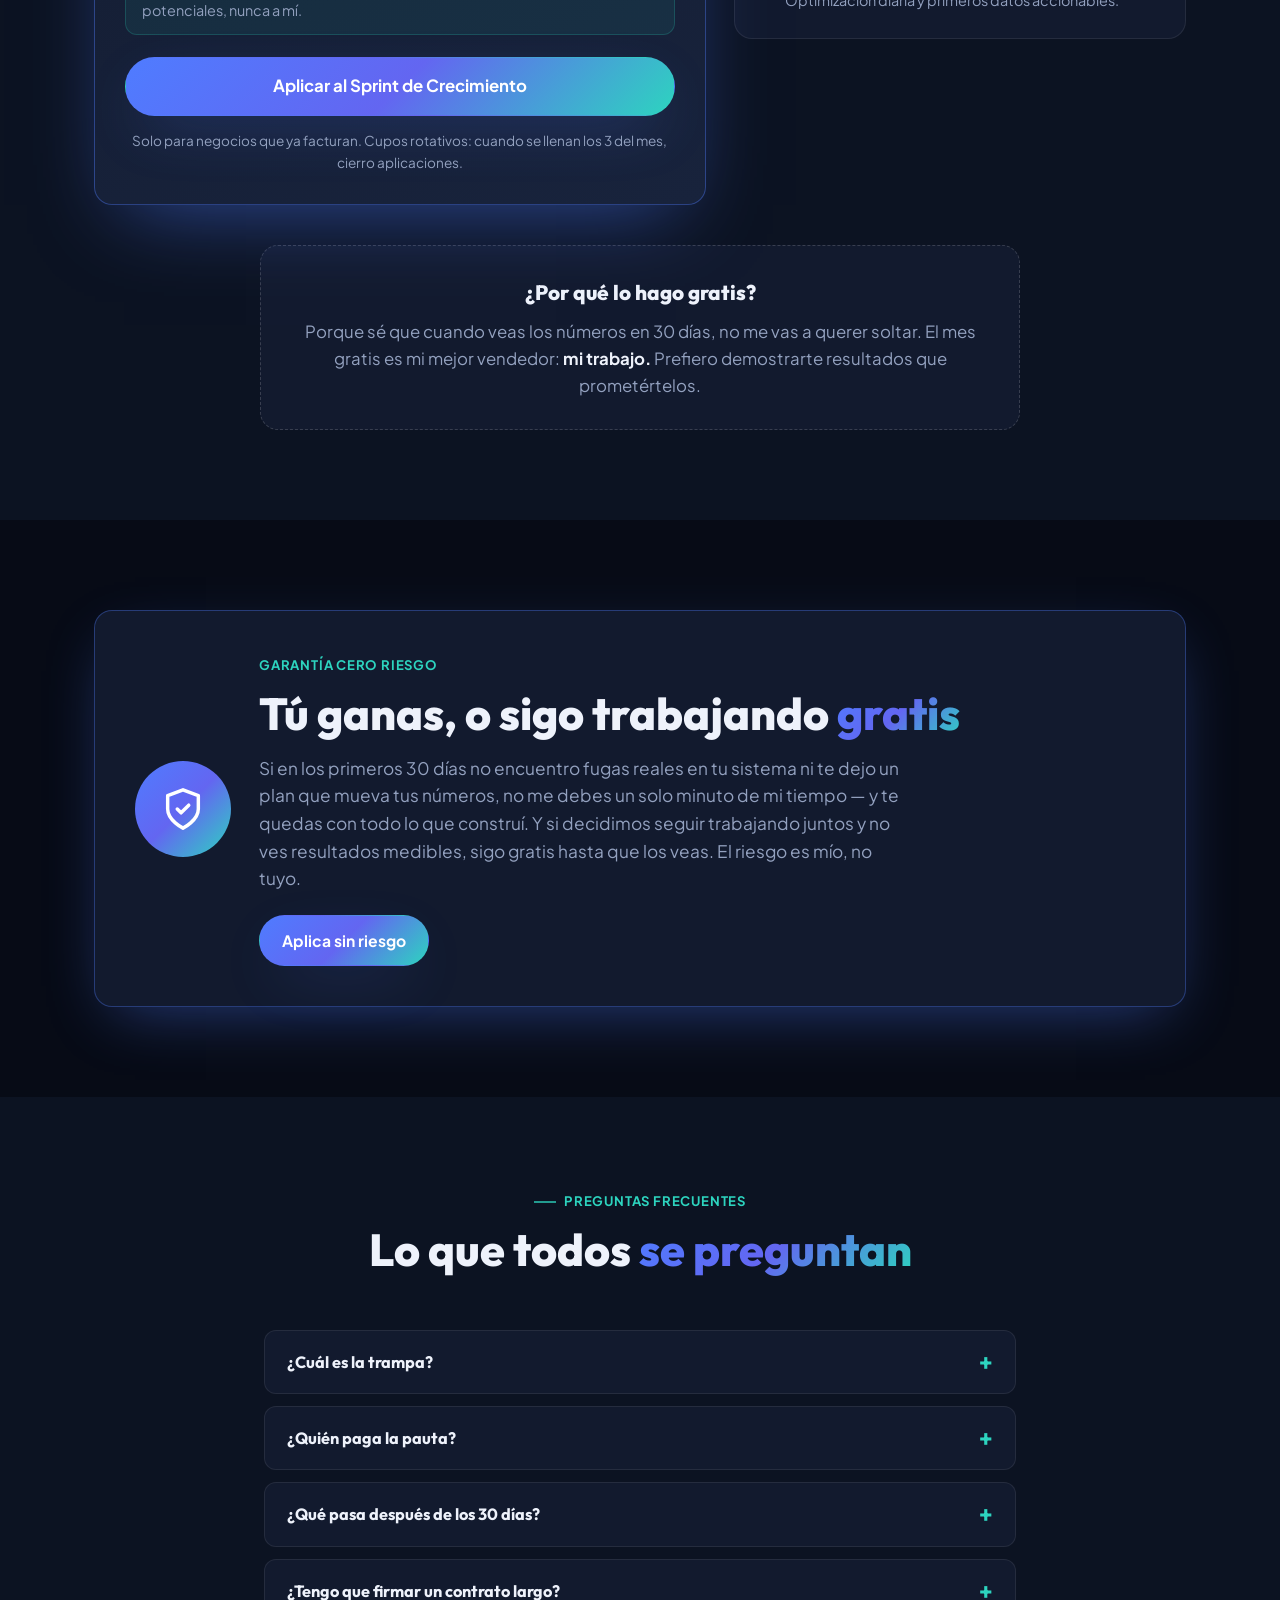
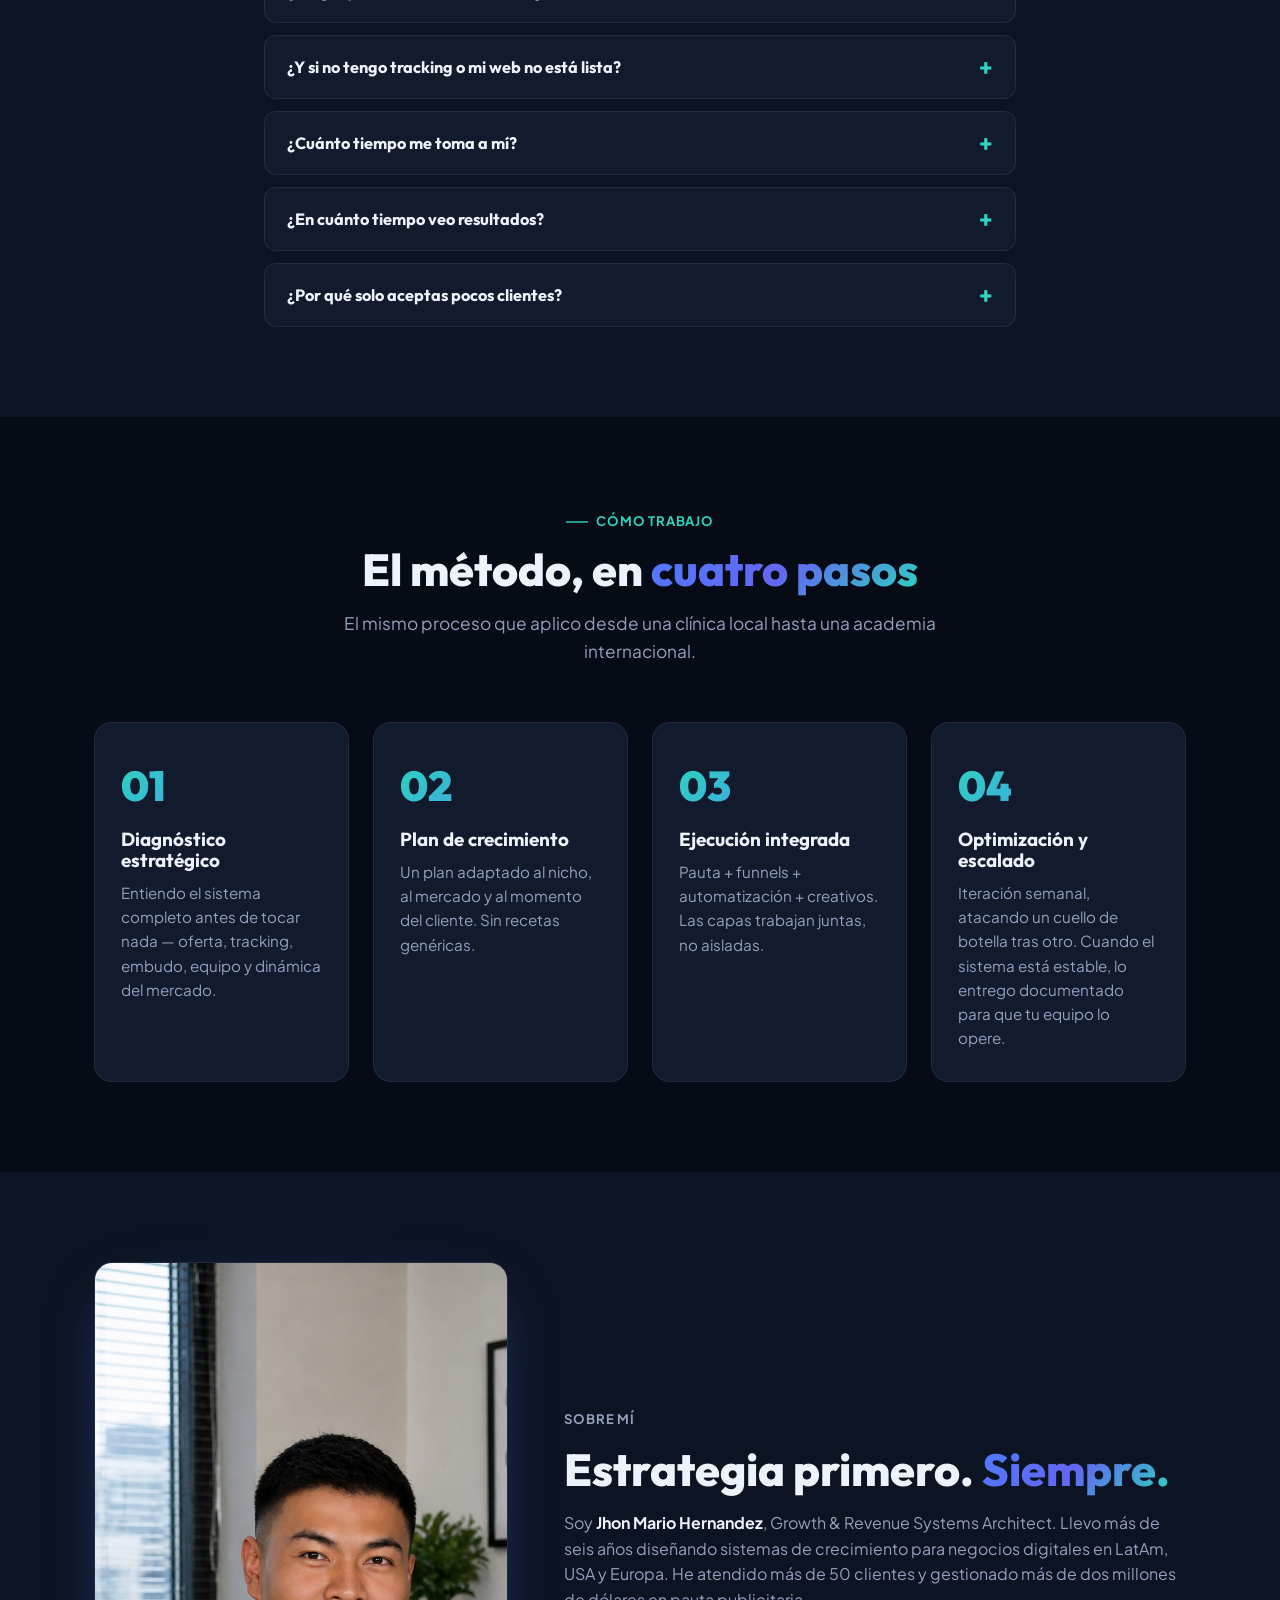
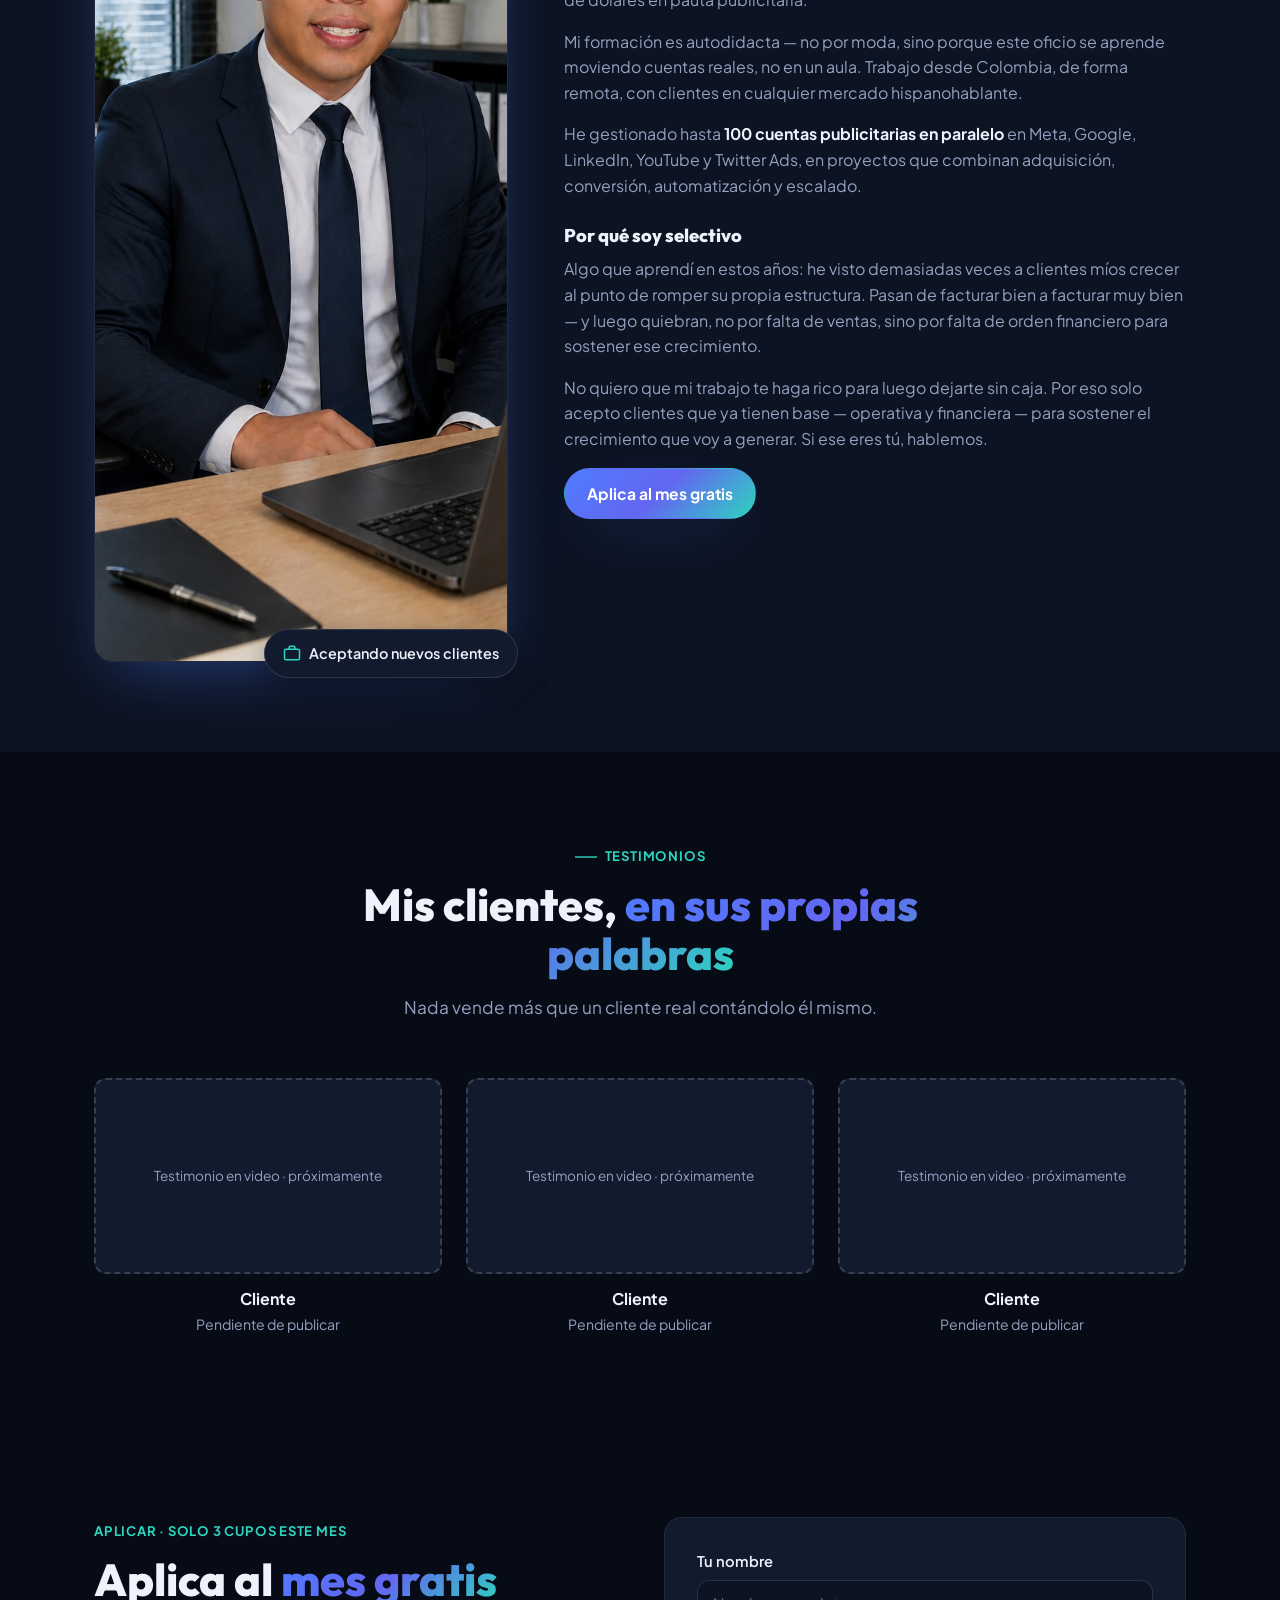
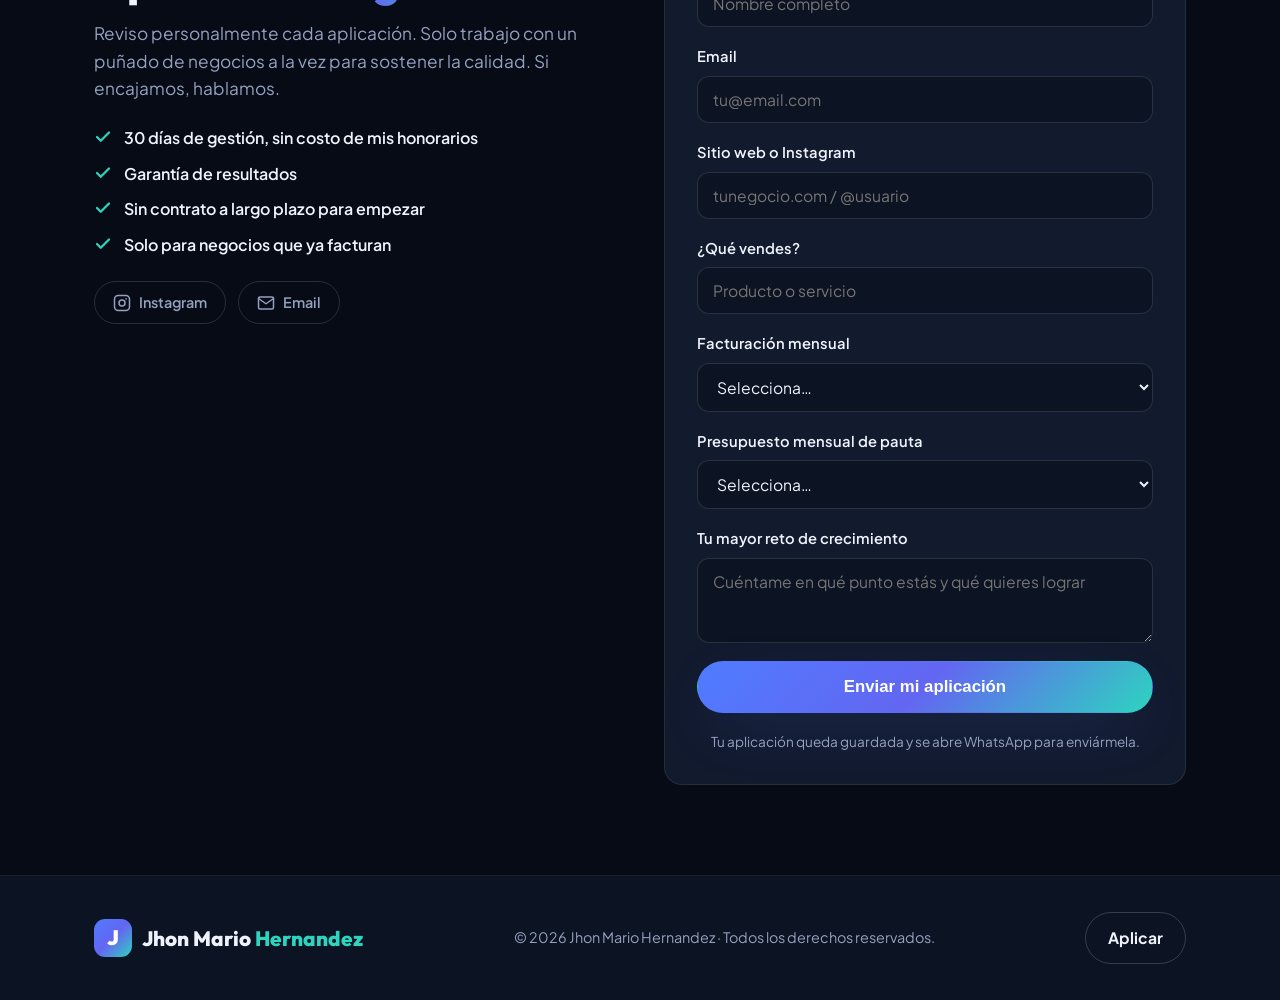
==== commit c8b401e9: "Merge main: la versión vieja bilingüe queda reemplazada por el portafolio nuevo" ====
--- a/docs/index.html
+++ b/docs/index.html
@@ -1,5 +1,5 @@
 <!DOCTYPE html>
-<html lang="es">
+<html lang="en">
 <head>
   <meta charset="UTF-8" />
   <meta name="viewport" content="width=device-width, initial-scale=1.0" />
@@ -9,7 +9,16 @@
   <meta property="og:type" content="website" />
   <meta property="og:title" content="Growth & Revenue Systems Architect — Jhon Mario Hernandez" />
   <meta property="og:description" content="Sistemas de crecimiento para negocios que ya facturan. +$2M USD gestionados, +50 clientes, +6 años." />
-
+  <!-- Para que la miniatura salga en WhatsApp/Facebook, cambia esta ruta por la URL ABSOLUTA cuando tengas tu dominio final, ej: https://tudominio.com/assets/og-image.png -->
+  <meta property="og:image" content="assets/og-image.png" />
+  <meta property="og:image:width" content="1200" />
+  <meta property="og:image:height" content="630" />
+  <meta name="twitter:card" content="summary_large_image" />
+  <meta name="twitter:title" content="Growth & Revenue Systems Architect — Jhon Mario Hernandez" />
+  <meta name="twitter:description" content="Sistemas de crecimiento para negocios que ya facturan. +$2M USD gestionados, +50 clientes, +6 años." />
+  <meta name="twitter:image" content="assets/og-image.png" />
+
+  <link rel="icon" type="image/svg+xml" href="favicon.svg" />
   <link rel="preconnect" href="https://fonts.googleapis.com" />
   <link rel="preconnect" href="https://fonts.gstatic.com" crossorigin />
   <link href="https://fonts.googleapis.com/css2?family=Plus+Jakarta+Sans:wght@400;500;600;700;800&family=Outfit:wght@500;600;700;800;900&display=swap" rel="stylesheet" />
@@ -100,7 +109,7 @@
     <!-- ====== TRUST ====== -->
     <section class="trust">
       <div class="container trust-inner">
-        <span>Plataformas con las que trabajo</span>
+        <span data-i18n="trust_label">Platforms I work with</span>
         <ul class="trust-list">
           <li>Meta Ads</li><li>Google Ads</li><li>TikTok Ads</li><li>LinkedIn Ads</li><li>YouTube Ads</li><li>GA4</li><li>CRM + IA</li>
         </ul>
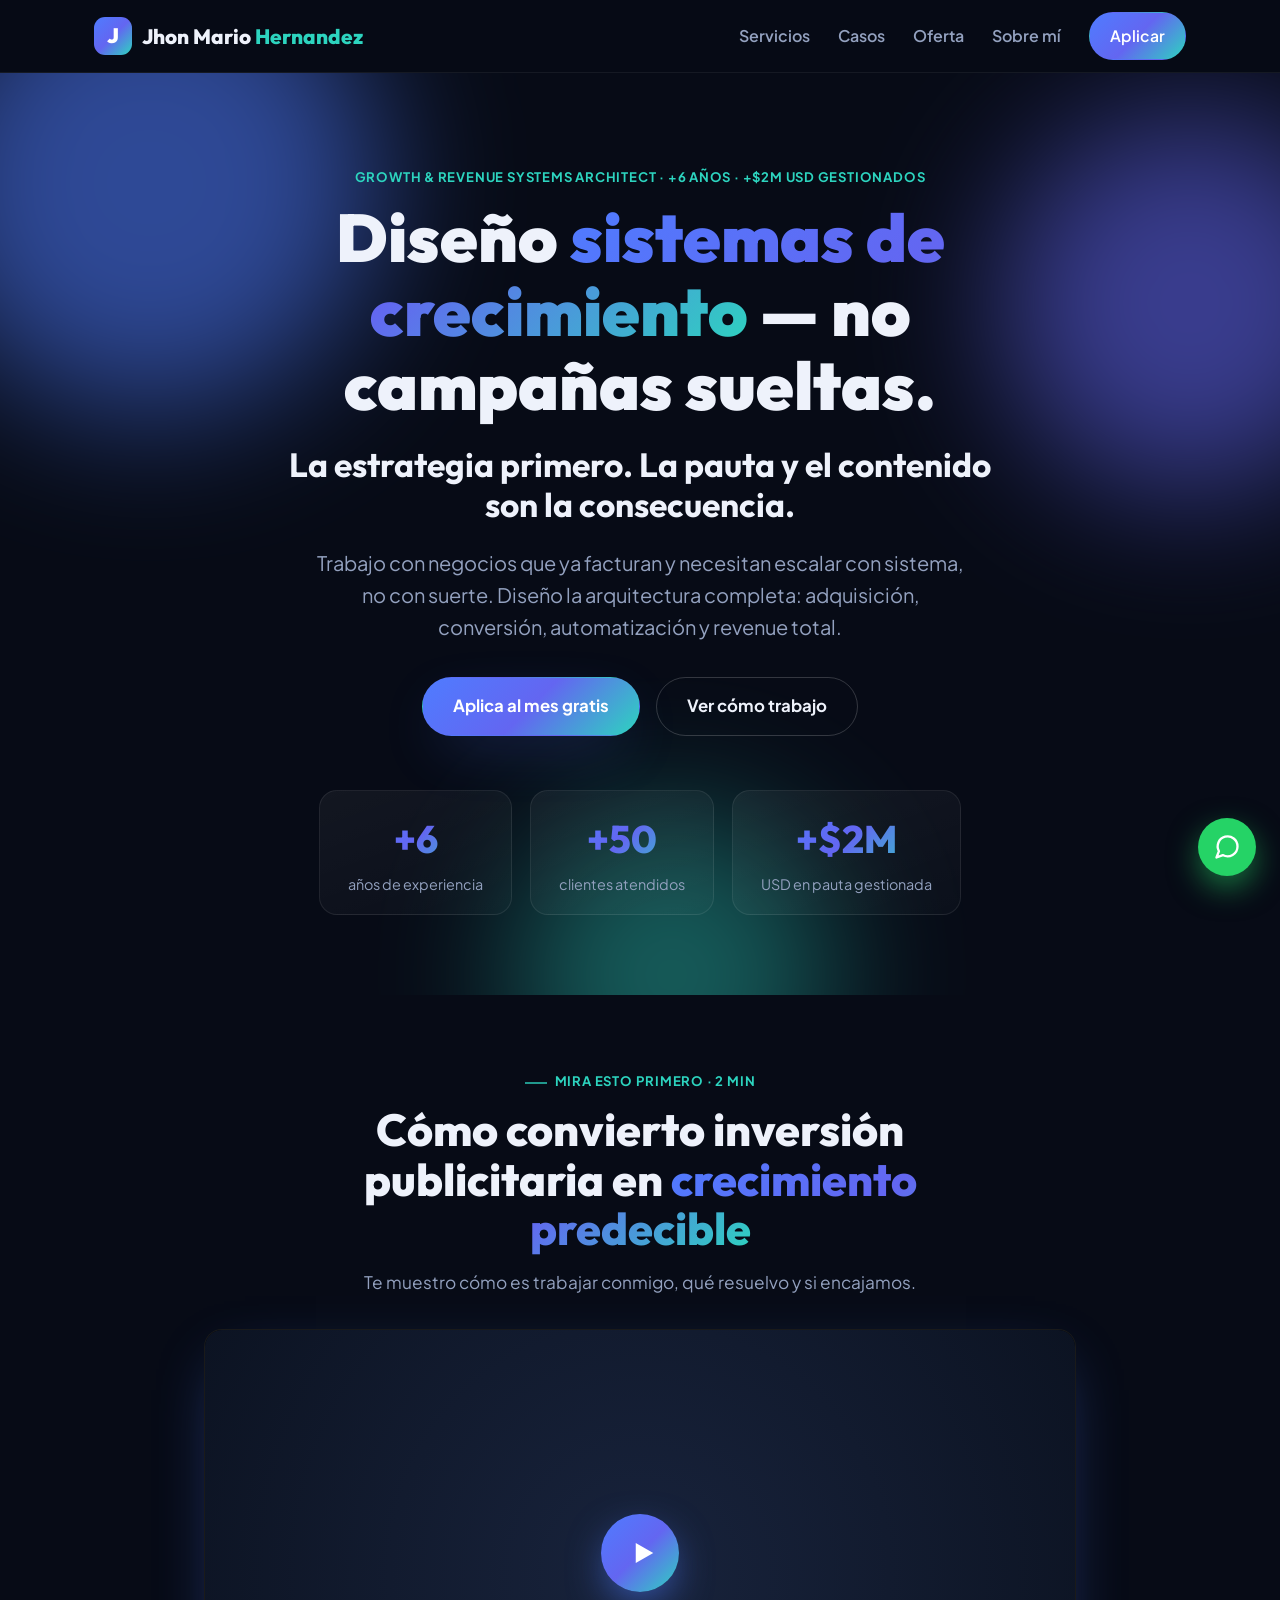
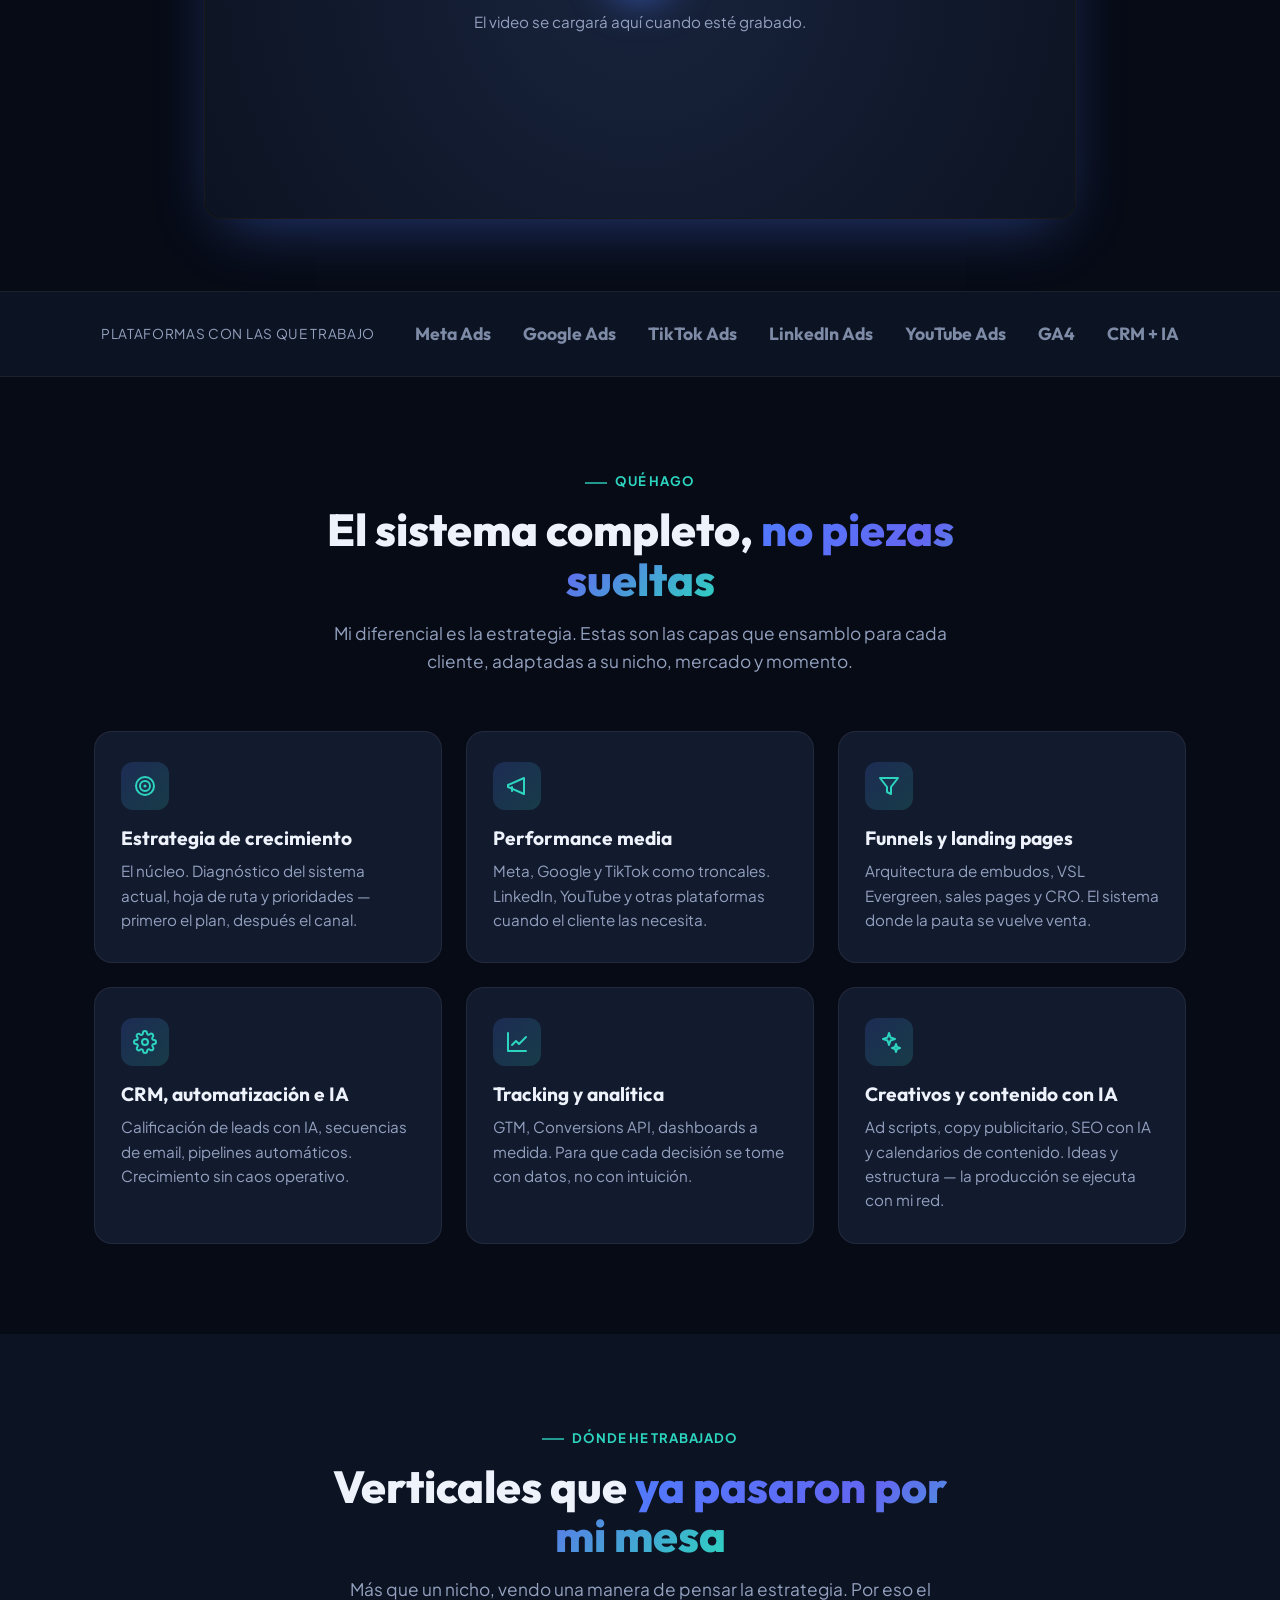
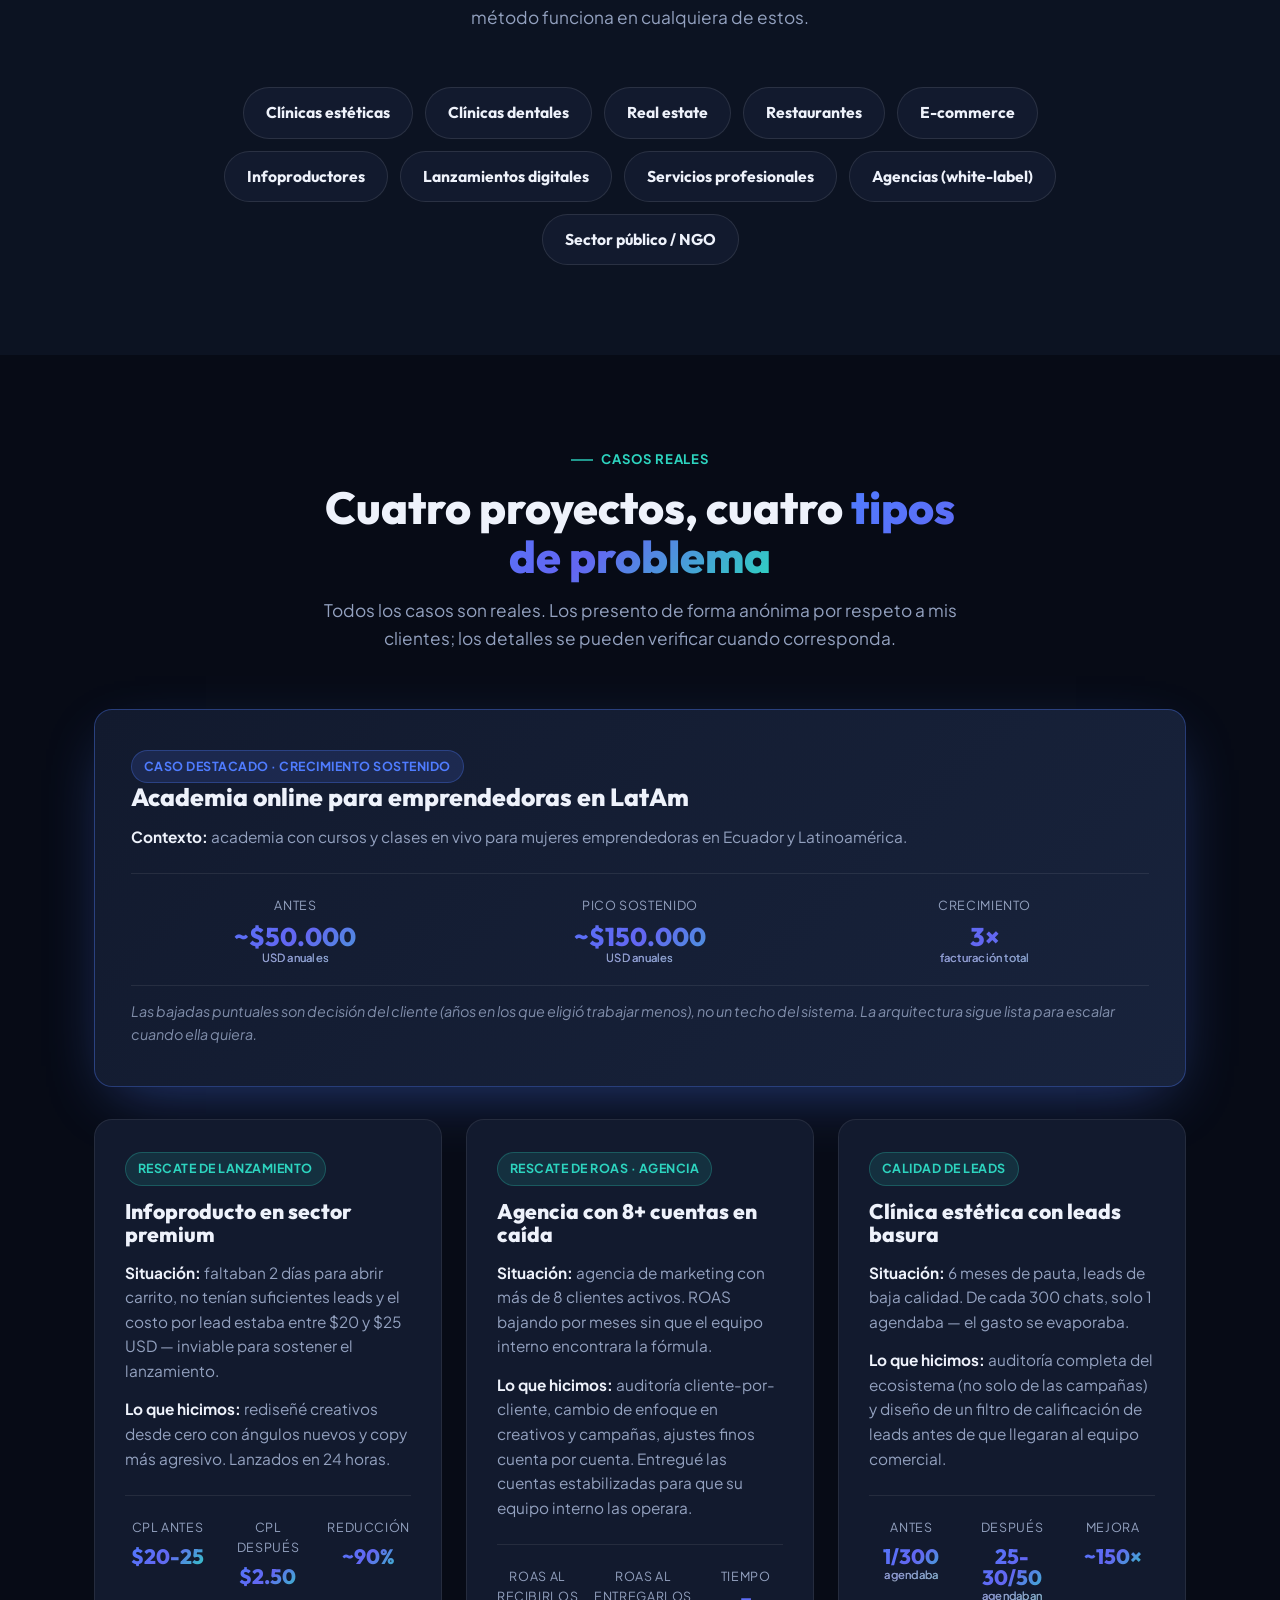
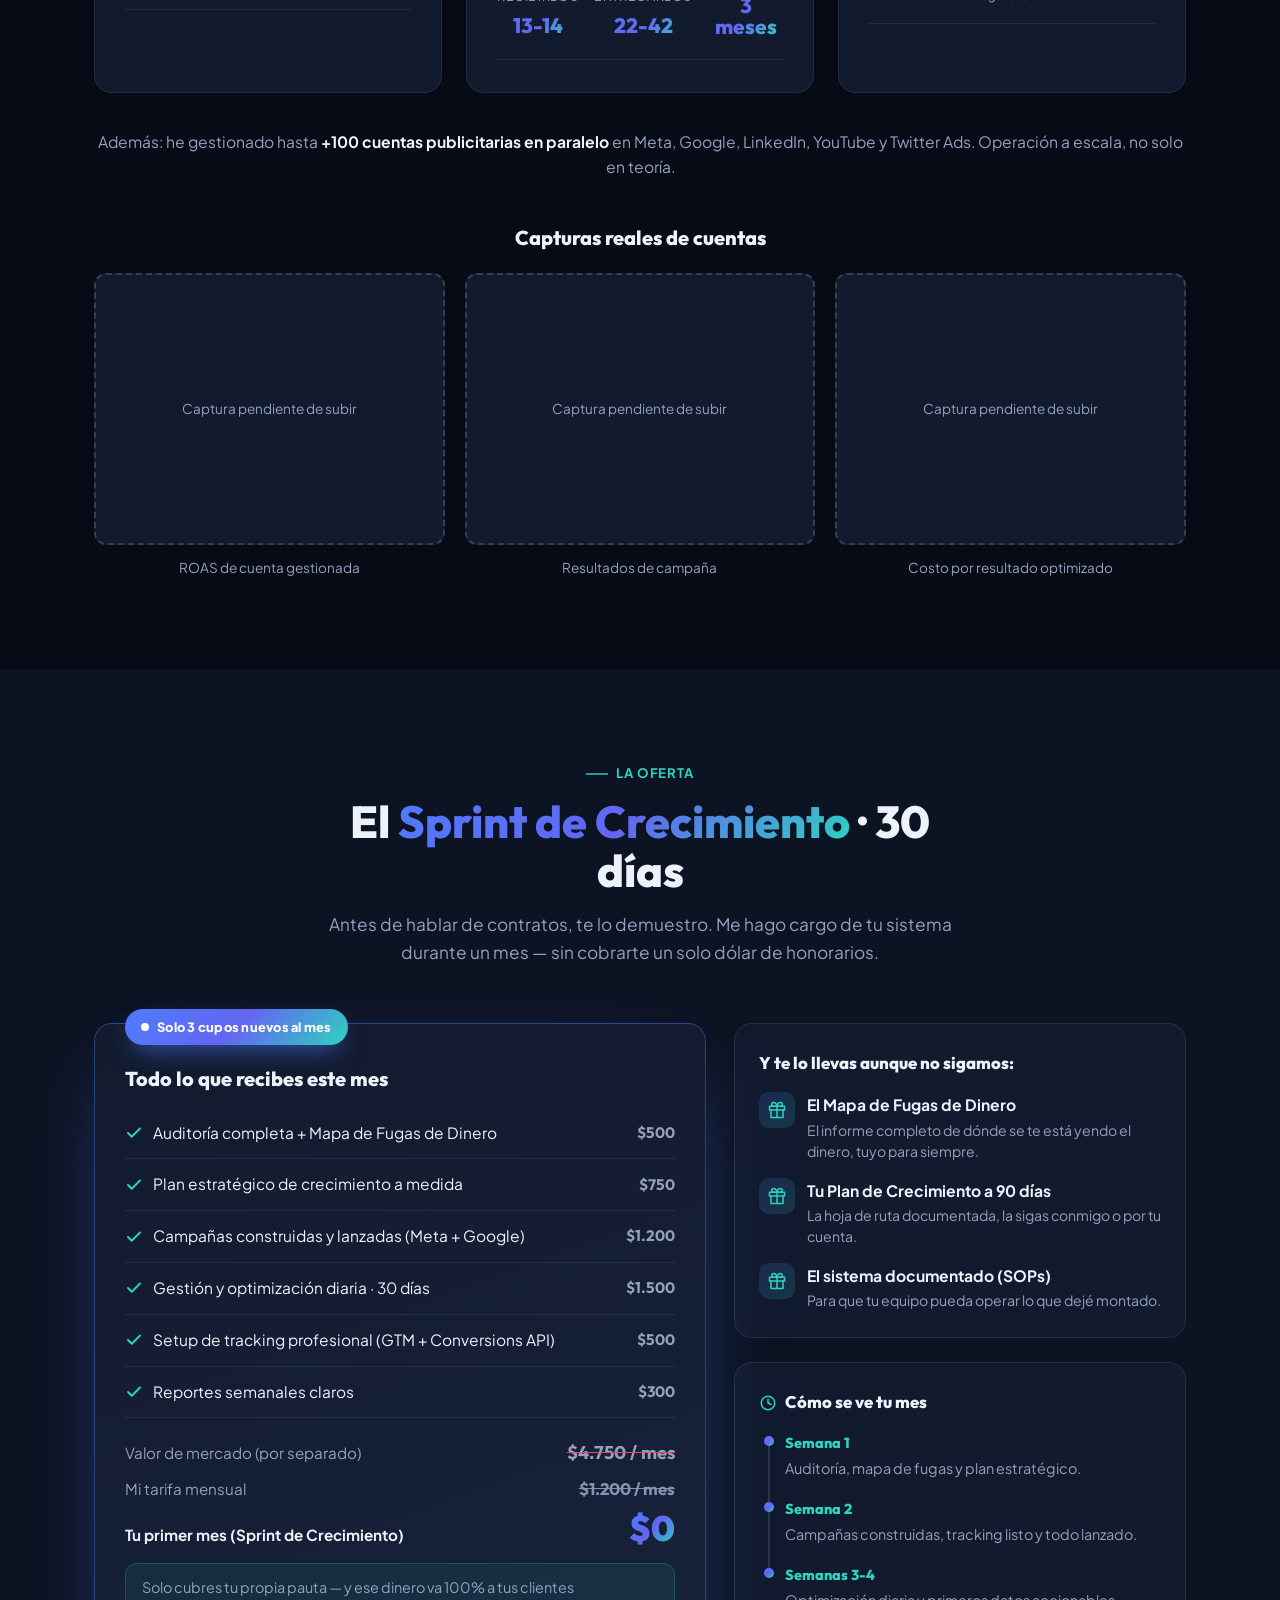
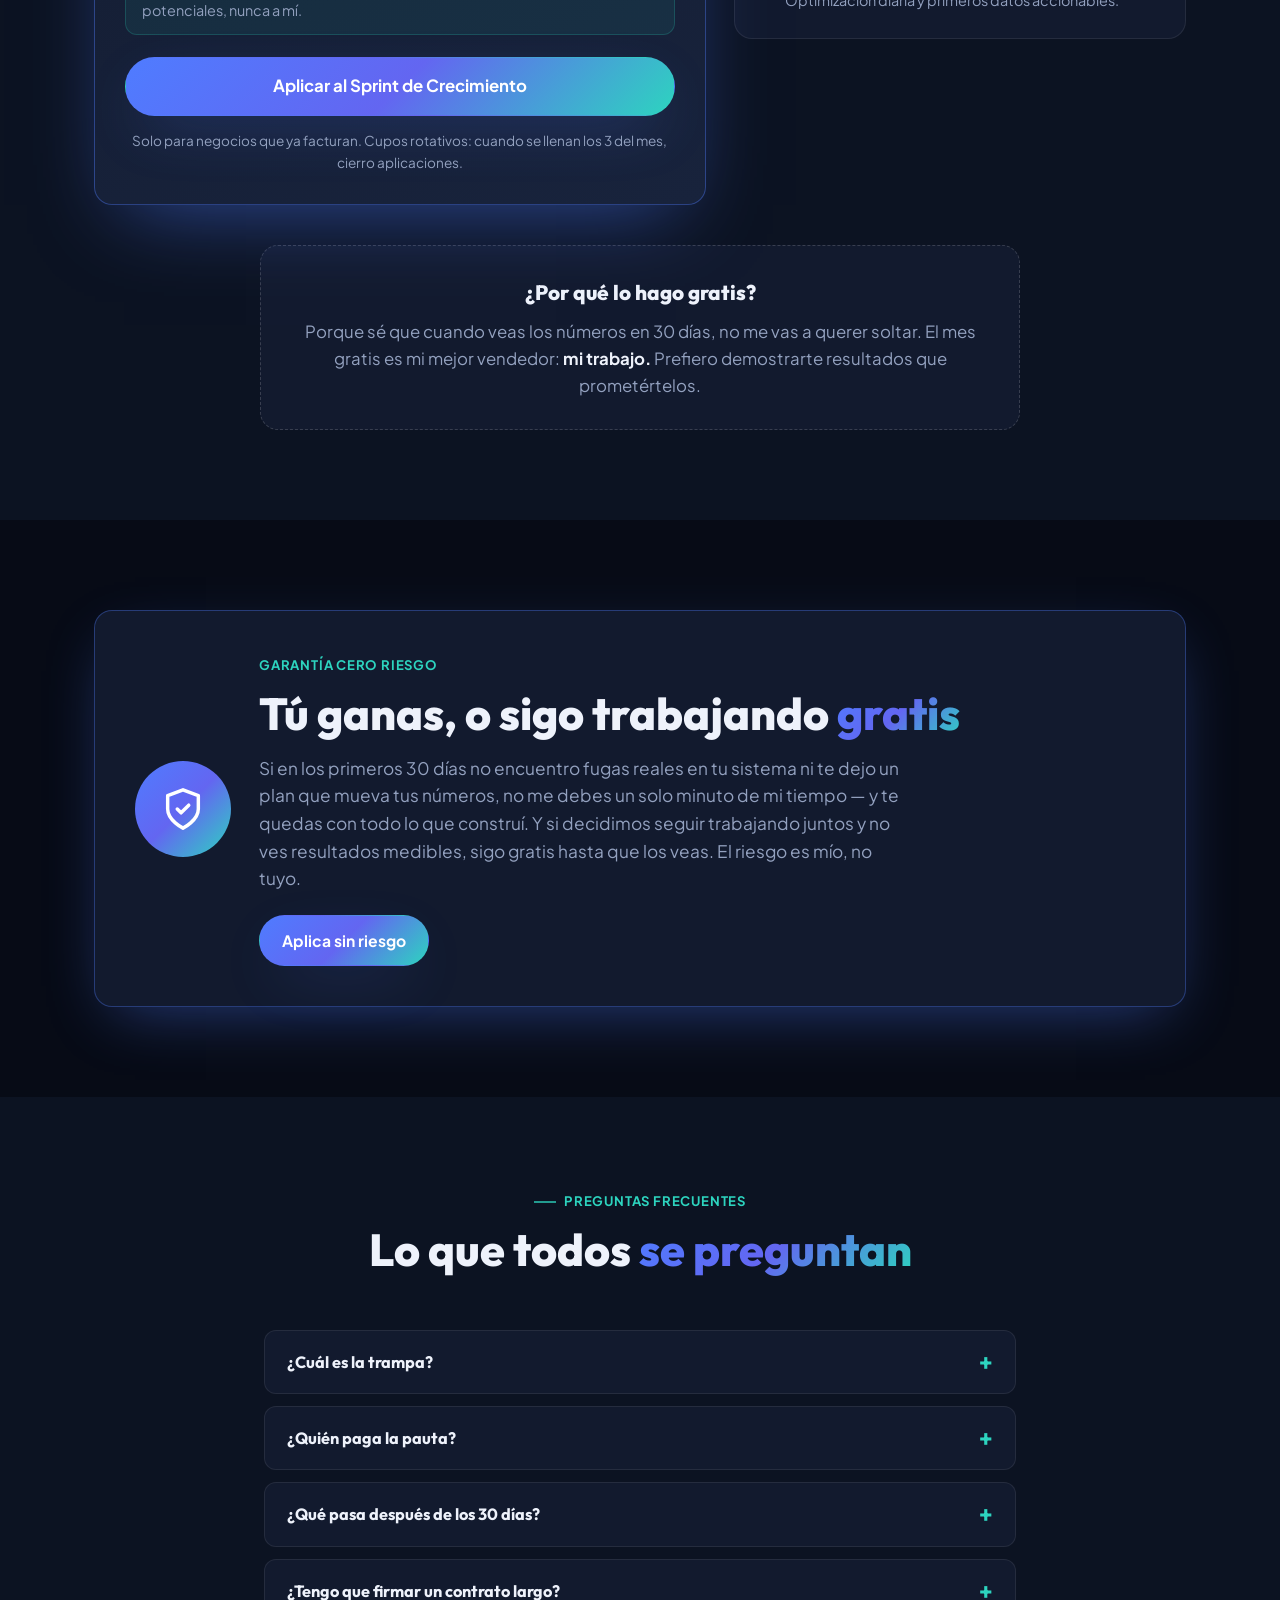
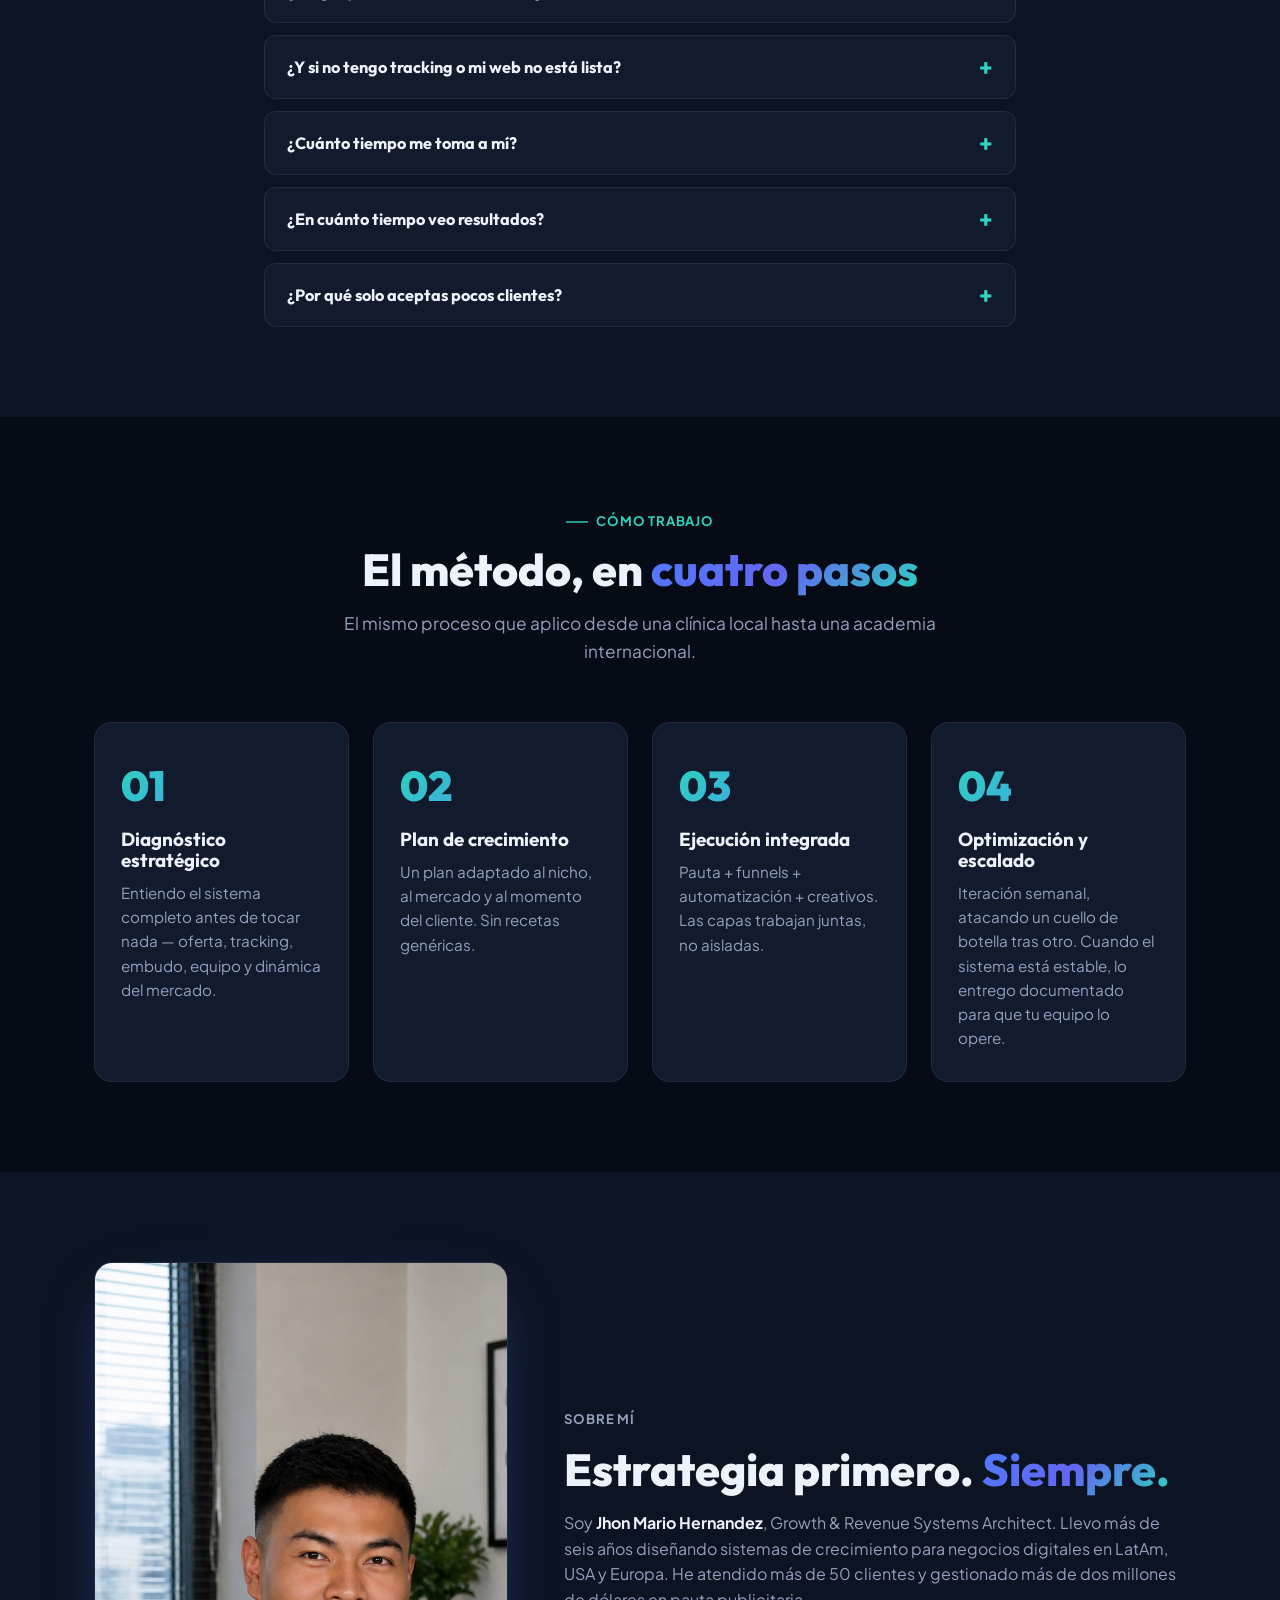
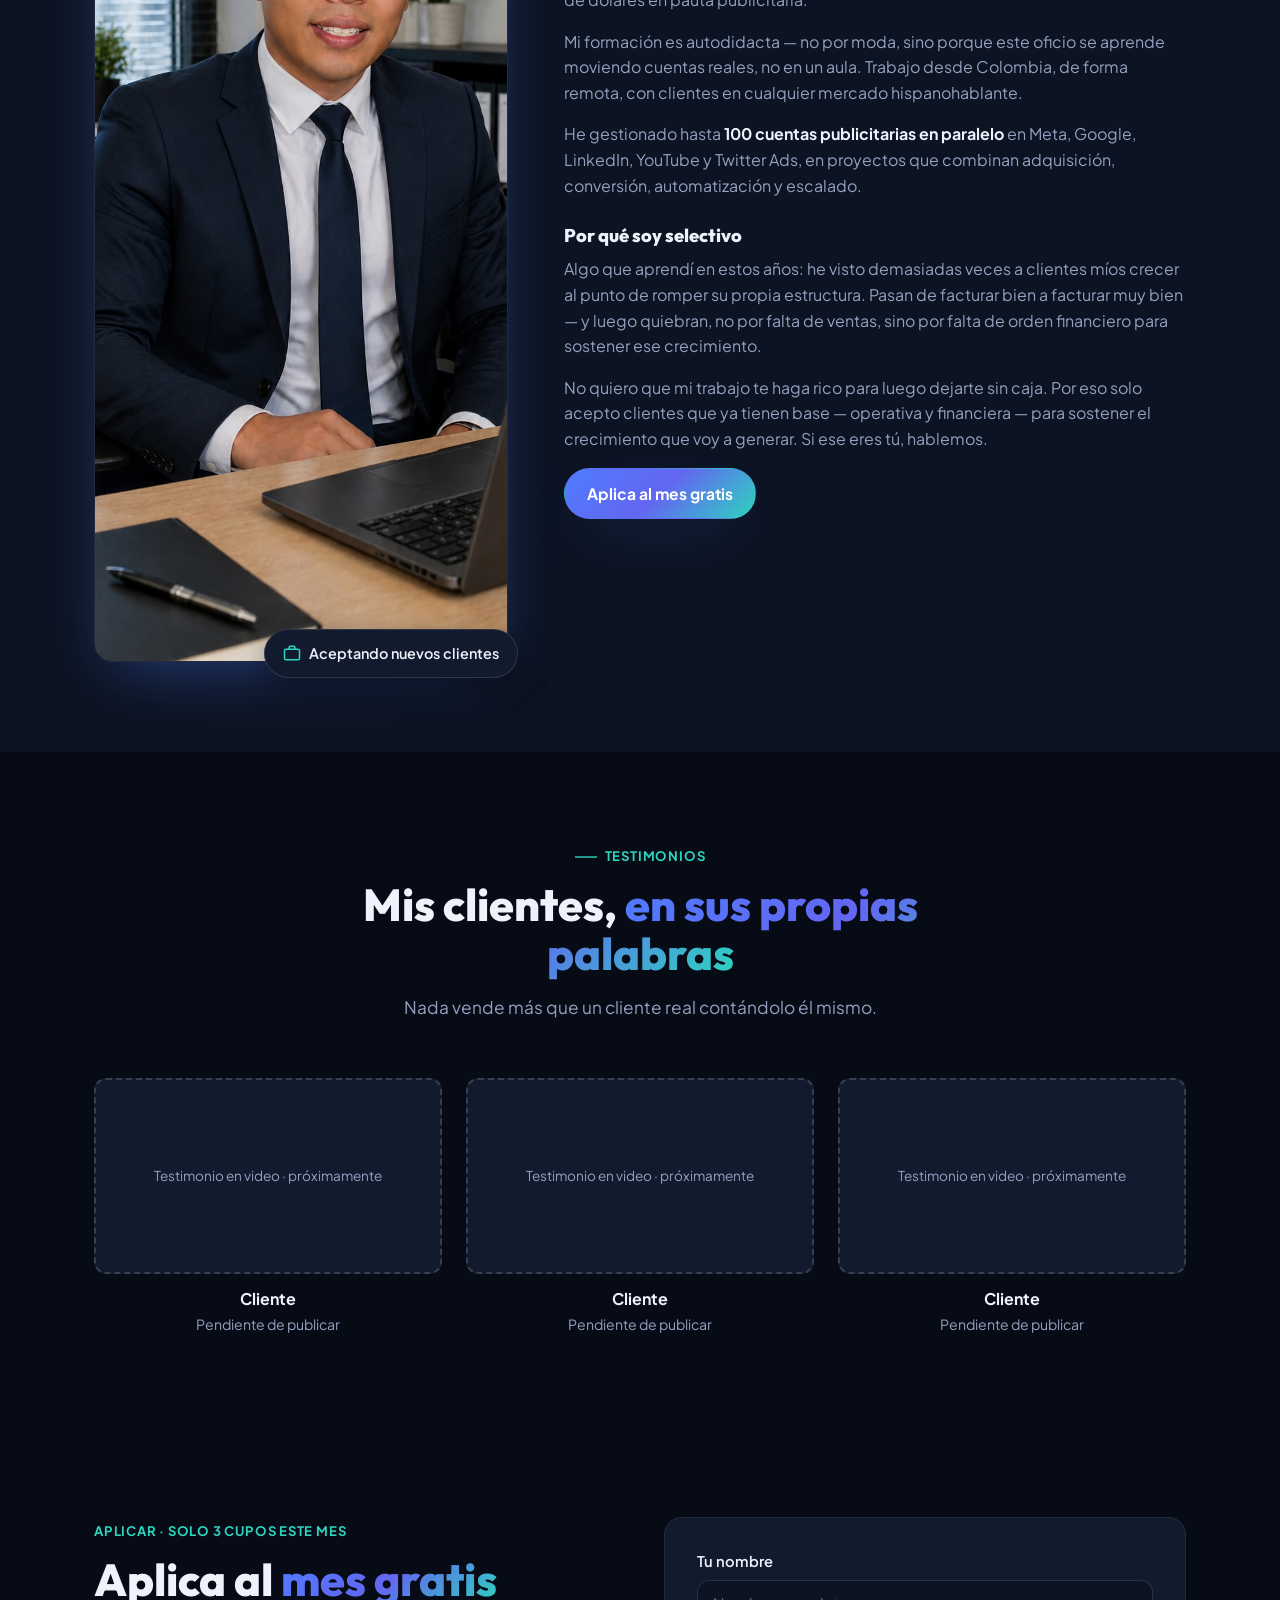
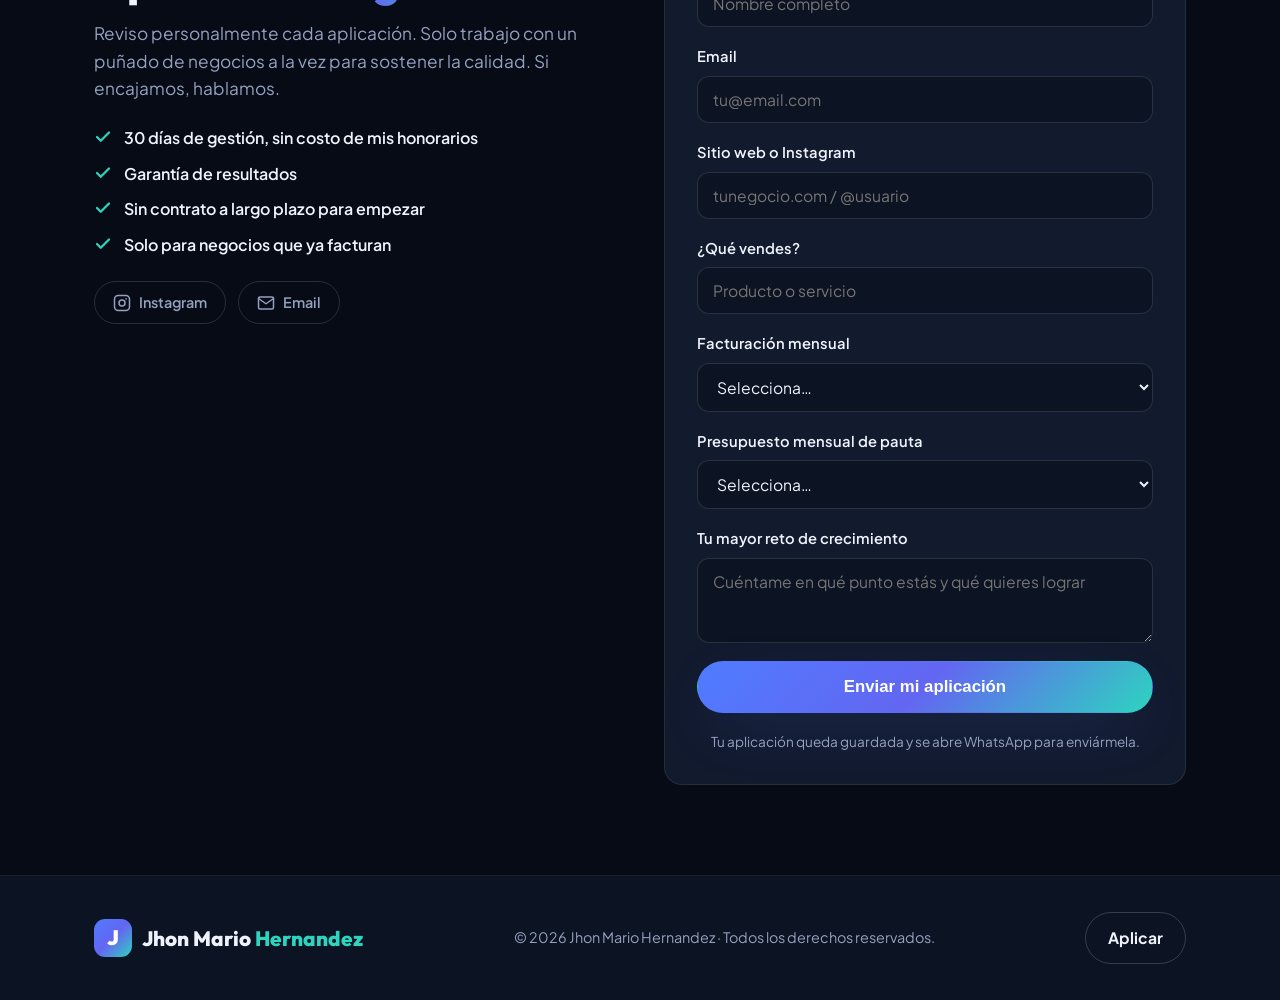
==== commit c96febe7: "Restaurar versión nueva del portafolio tras el merge de main El merge con -X ours arrastró fragmento" ====
--- a/docs/index.html
+++ b/docs/index.html
@@ -1,5 +1,5 @@
 <!DOCTYPE html>
-<html lang="en">
+<html lang="es">
 <head>
   <meta charset="UTF-8" />
   <meta name="viewport" content="width=device-width, initial-scale=1.0" />
@@ -109,7 +109,7 @@
     <!-- ====== TRUST ====== -->
     <section class="trust">
       <div class="container trust-inner">
-        <span data-i18n="trust_label">Platforms I work with</span>
+        <span>Plataformas con las que trabajo</span>
         <ul class="trust-list">
           <li>Meta Ads</li><li>Google Ads</li><li>TikTok Ads</li><li>LinkedIn Ads</li><li>YouTube Ads</li><li>GA4</li><li>CRM + IA</li>
         </ul>
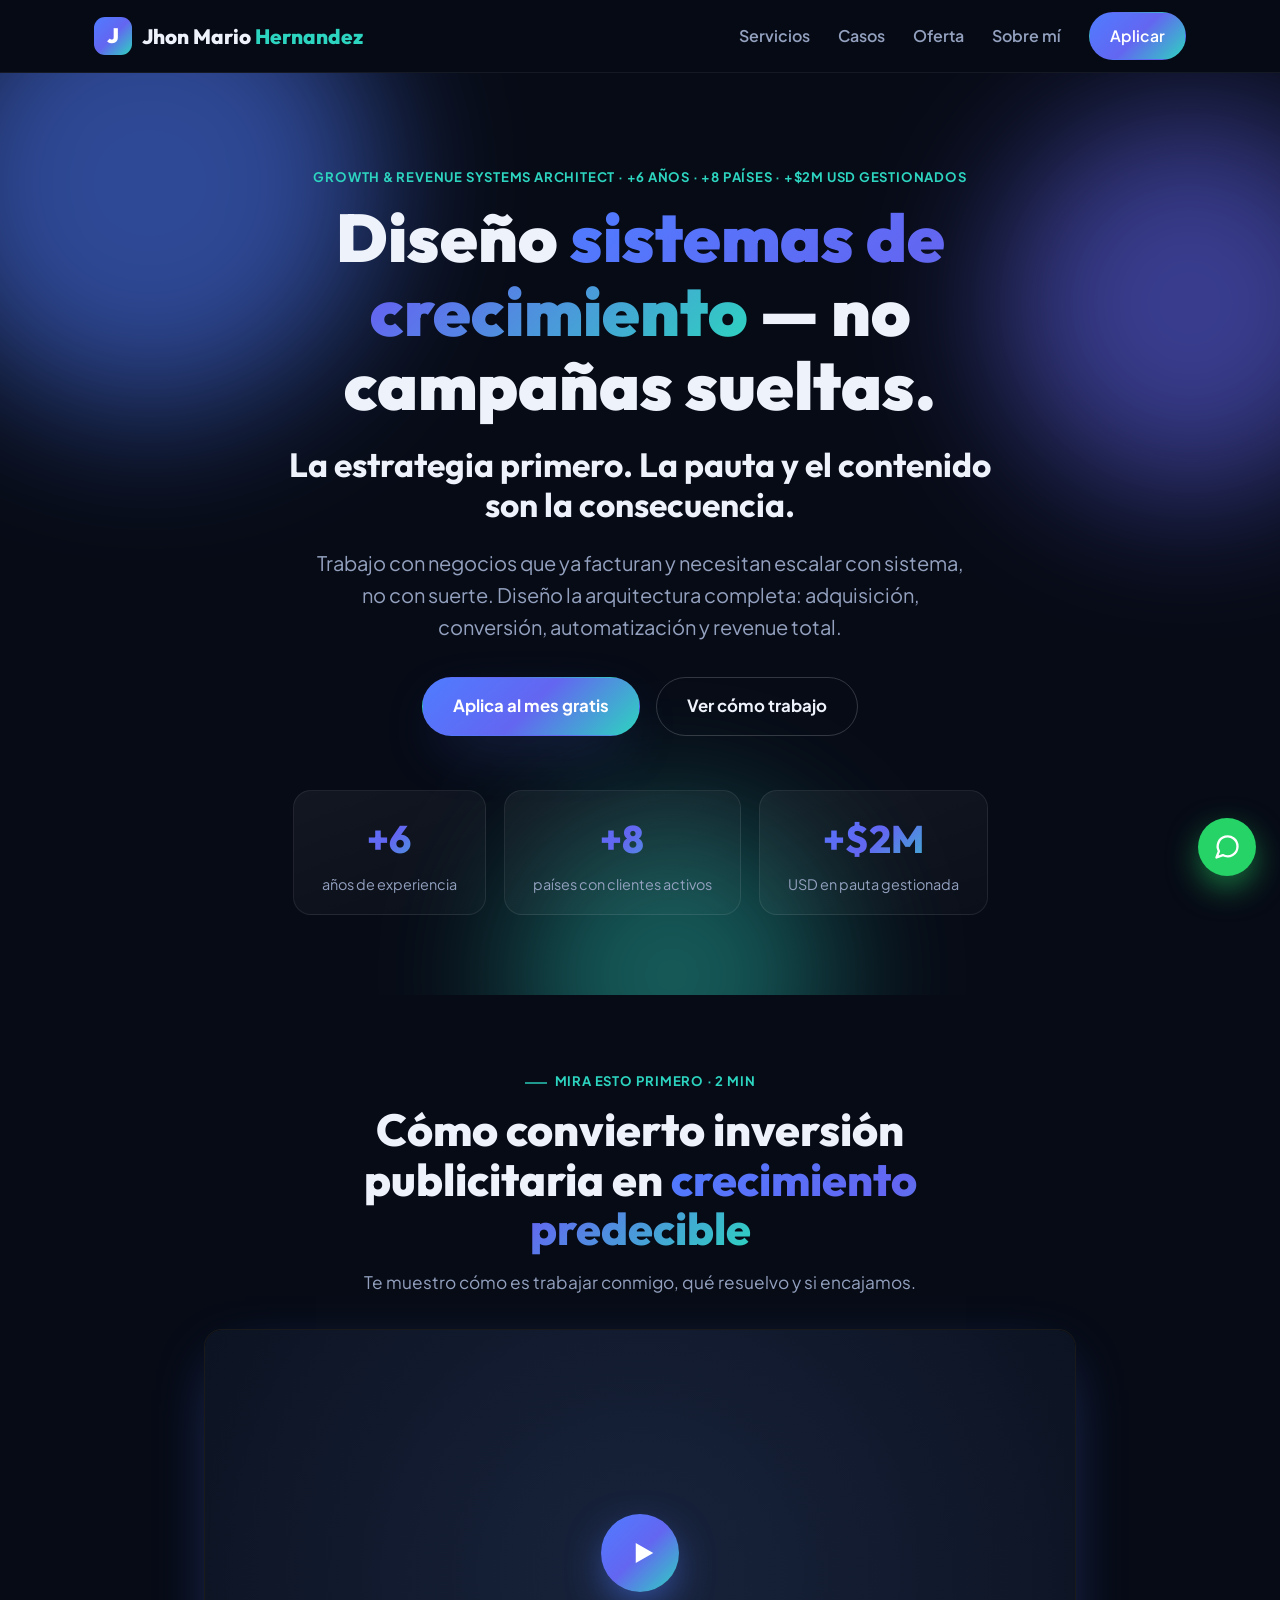
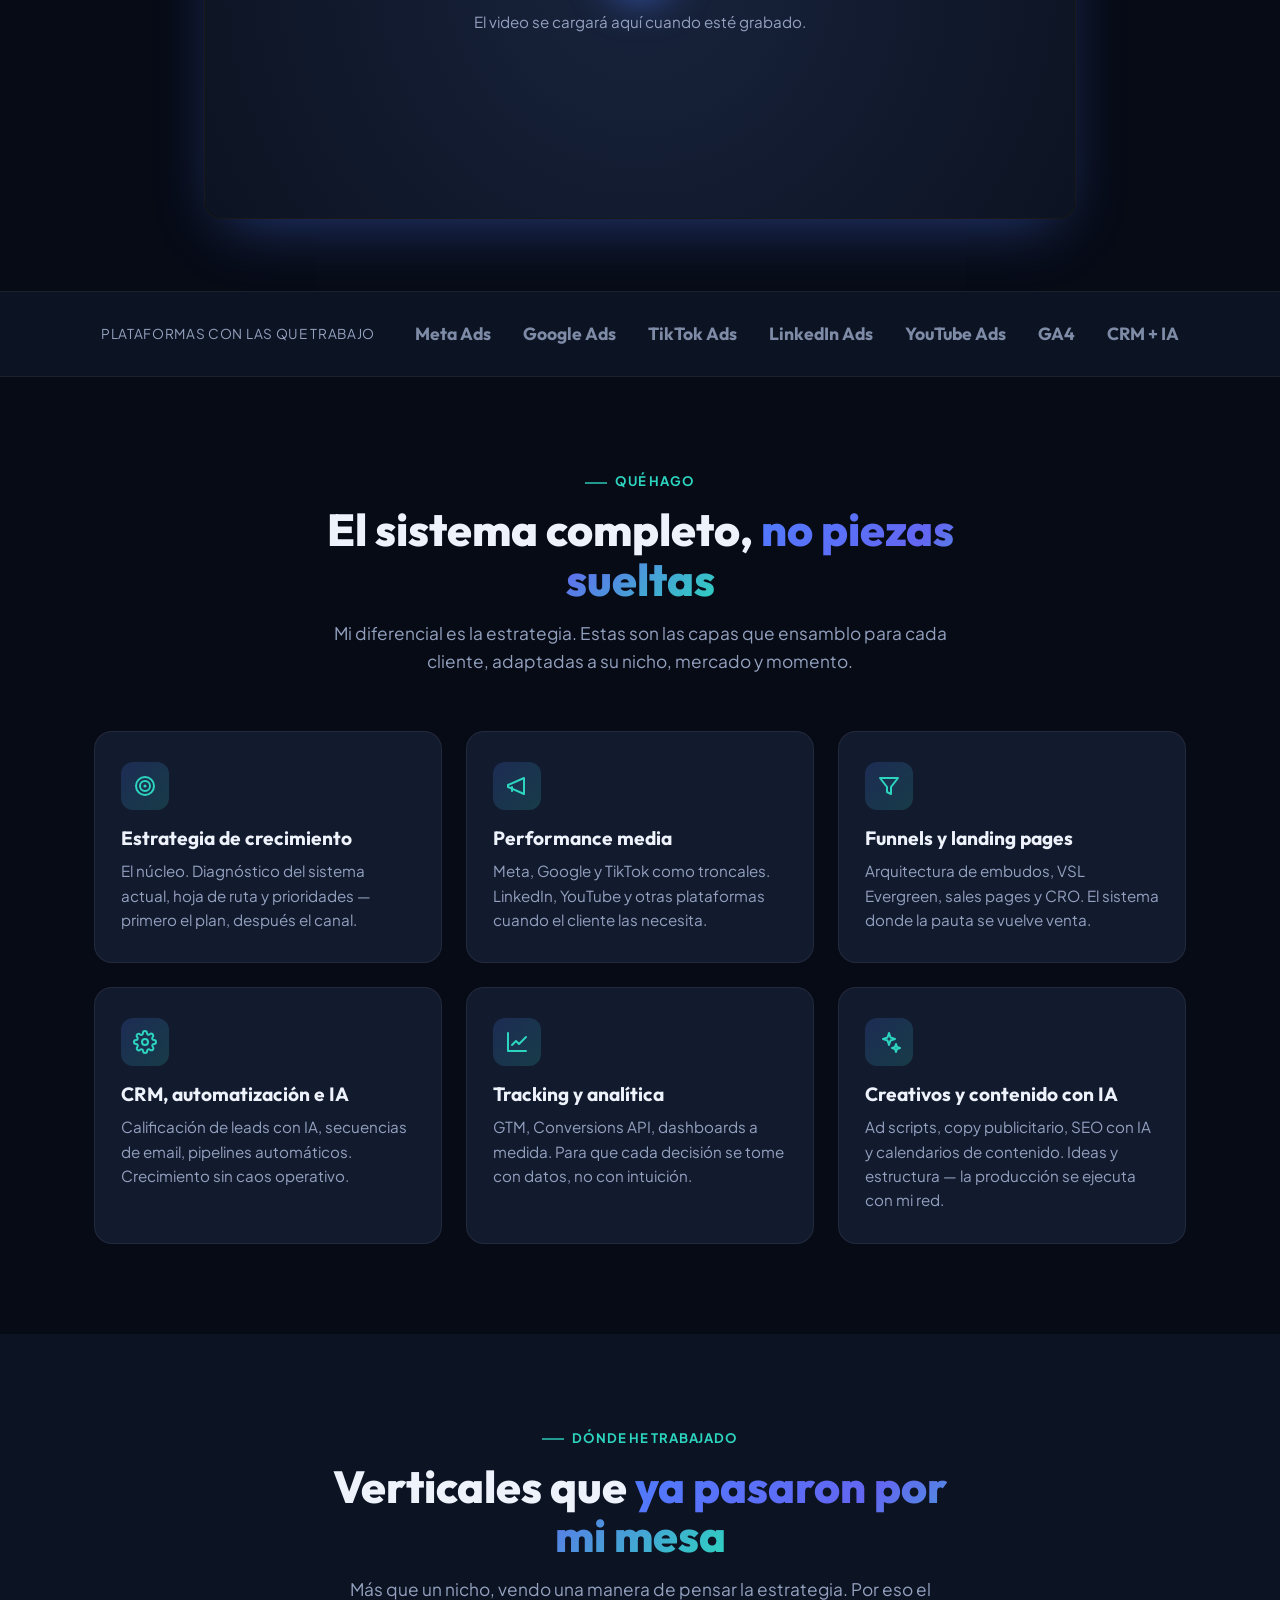
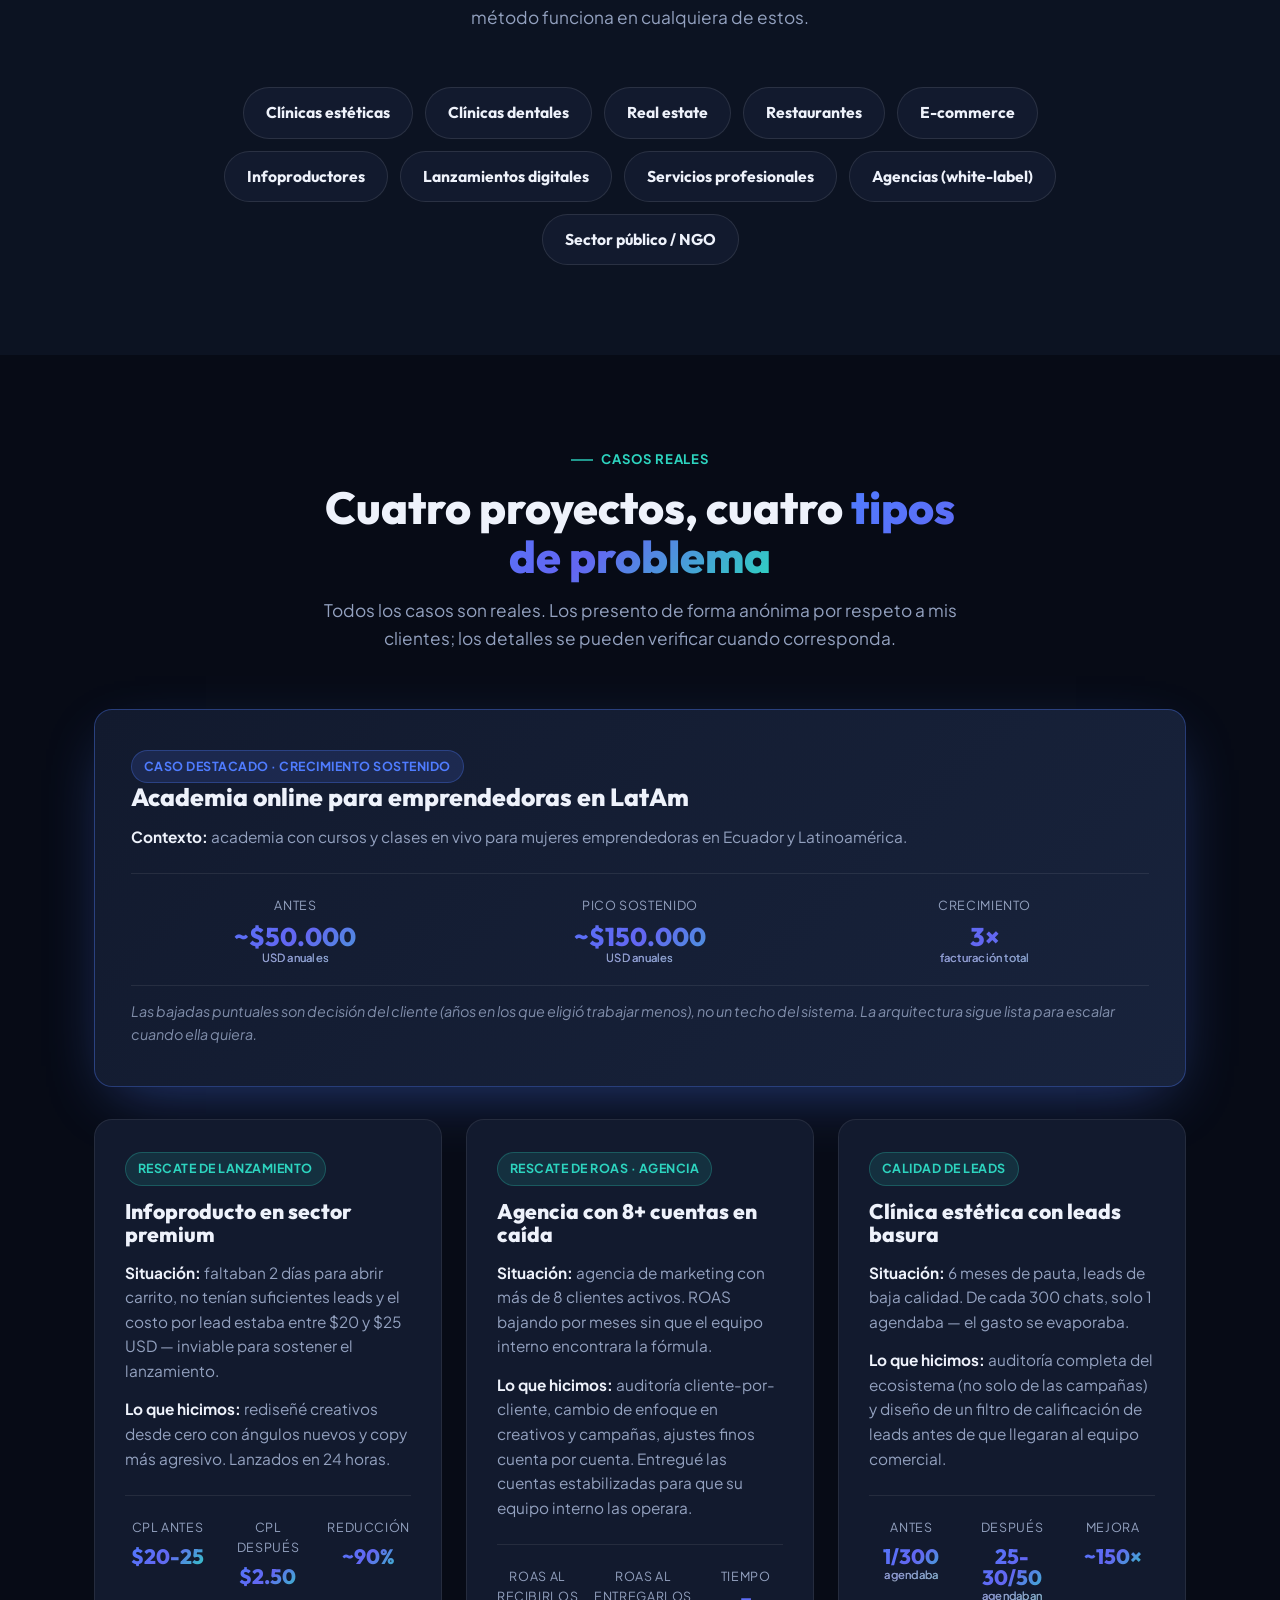
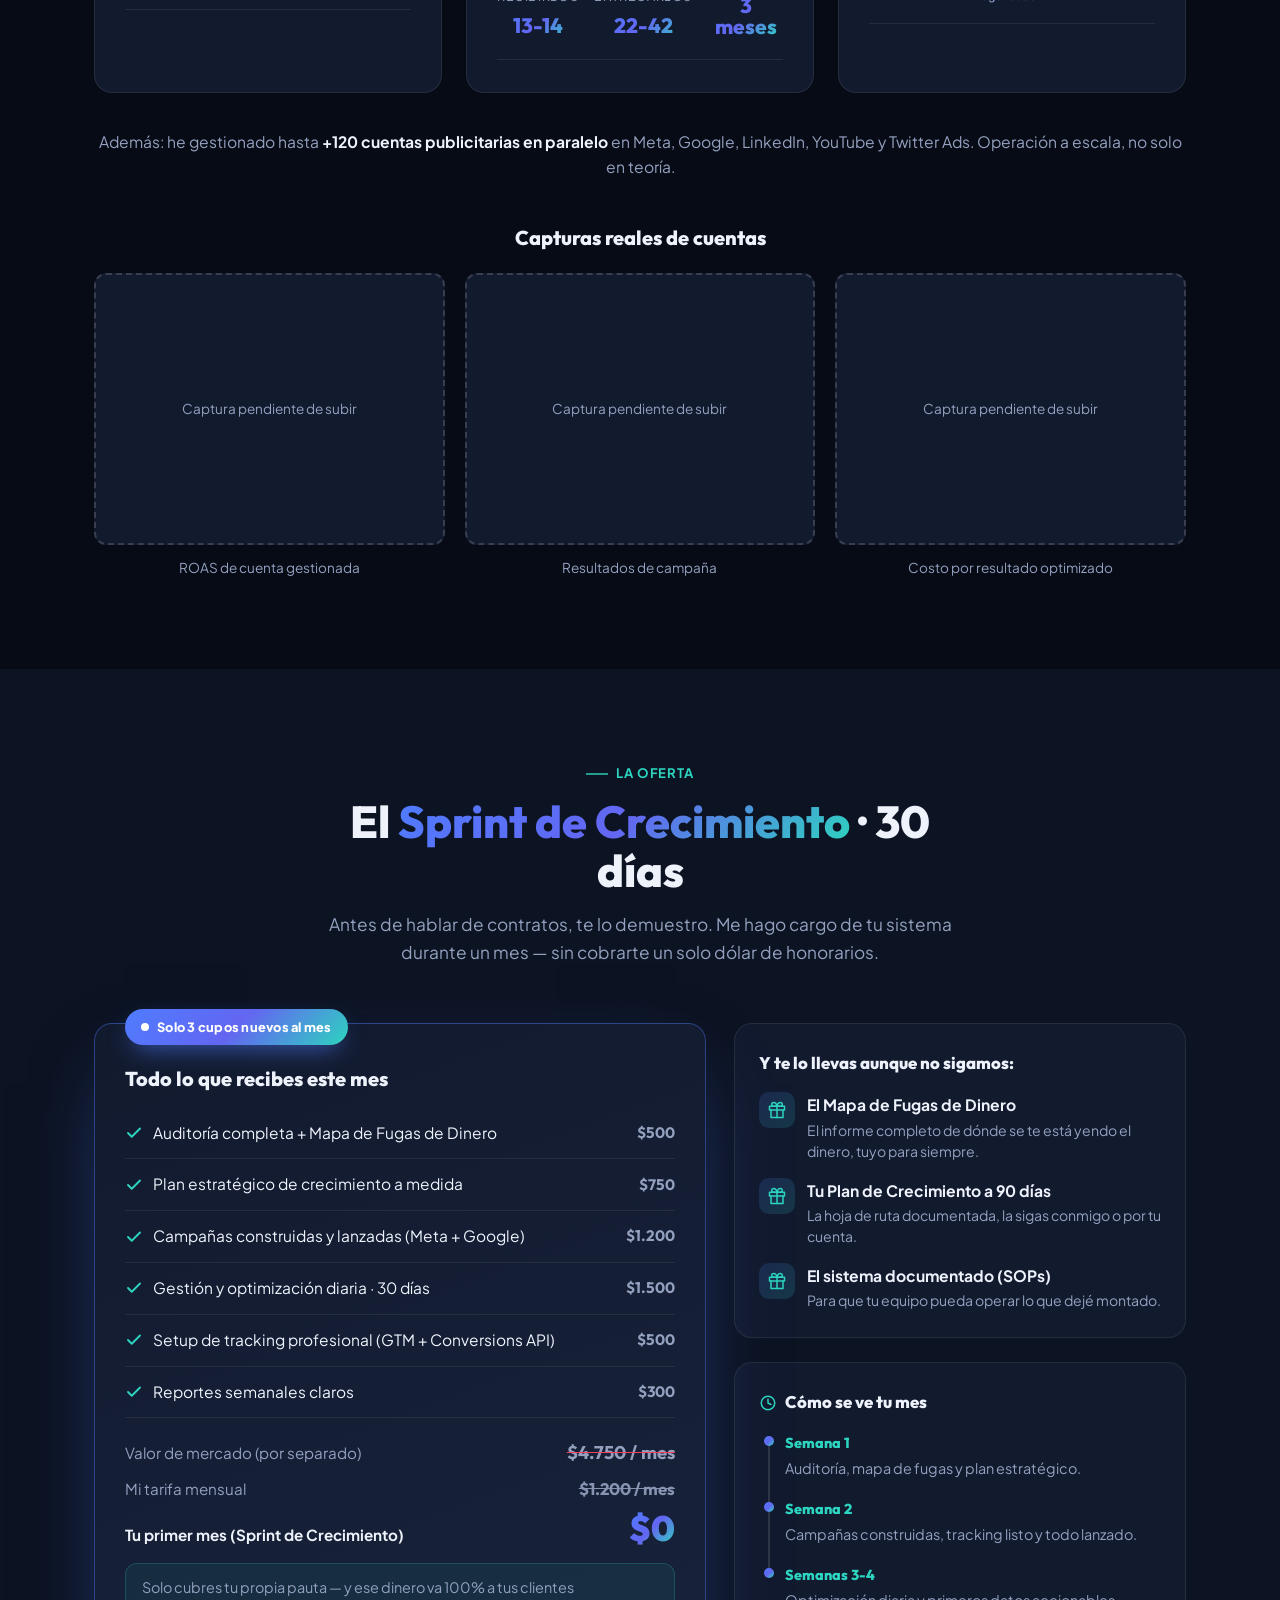
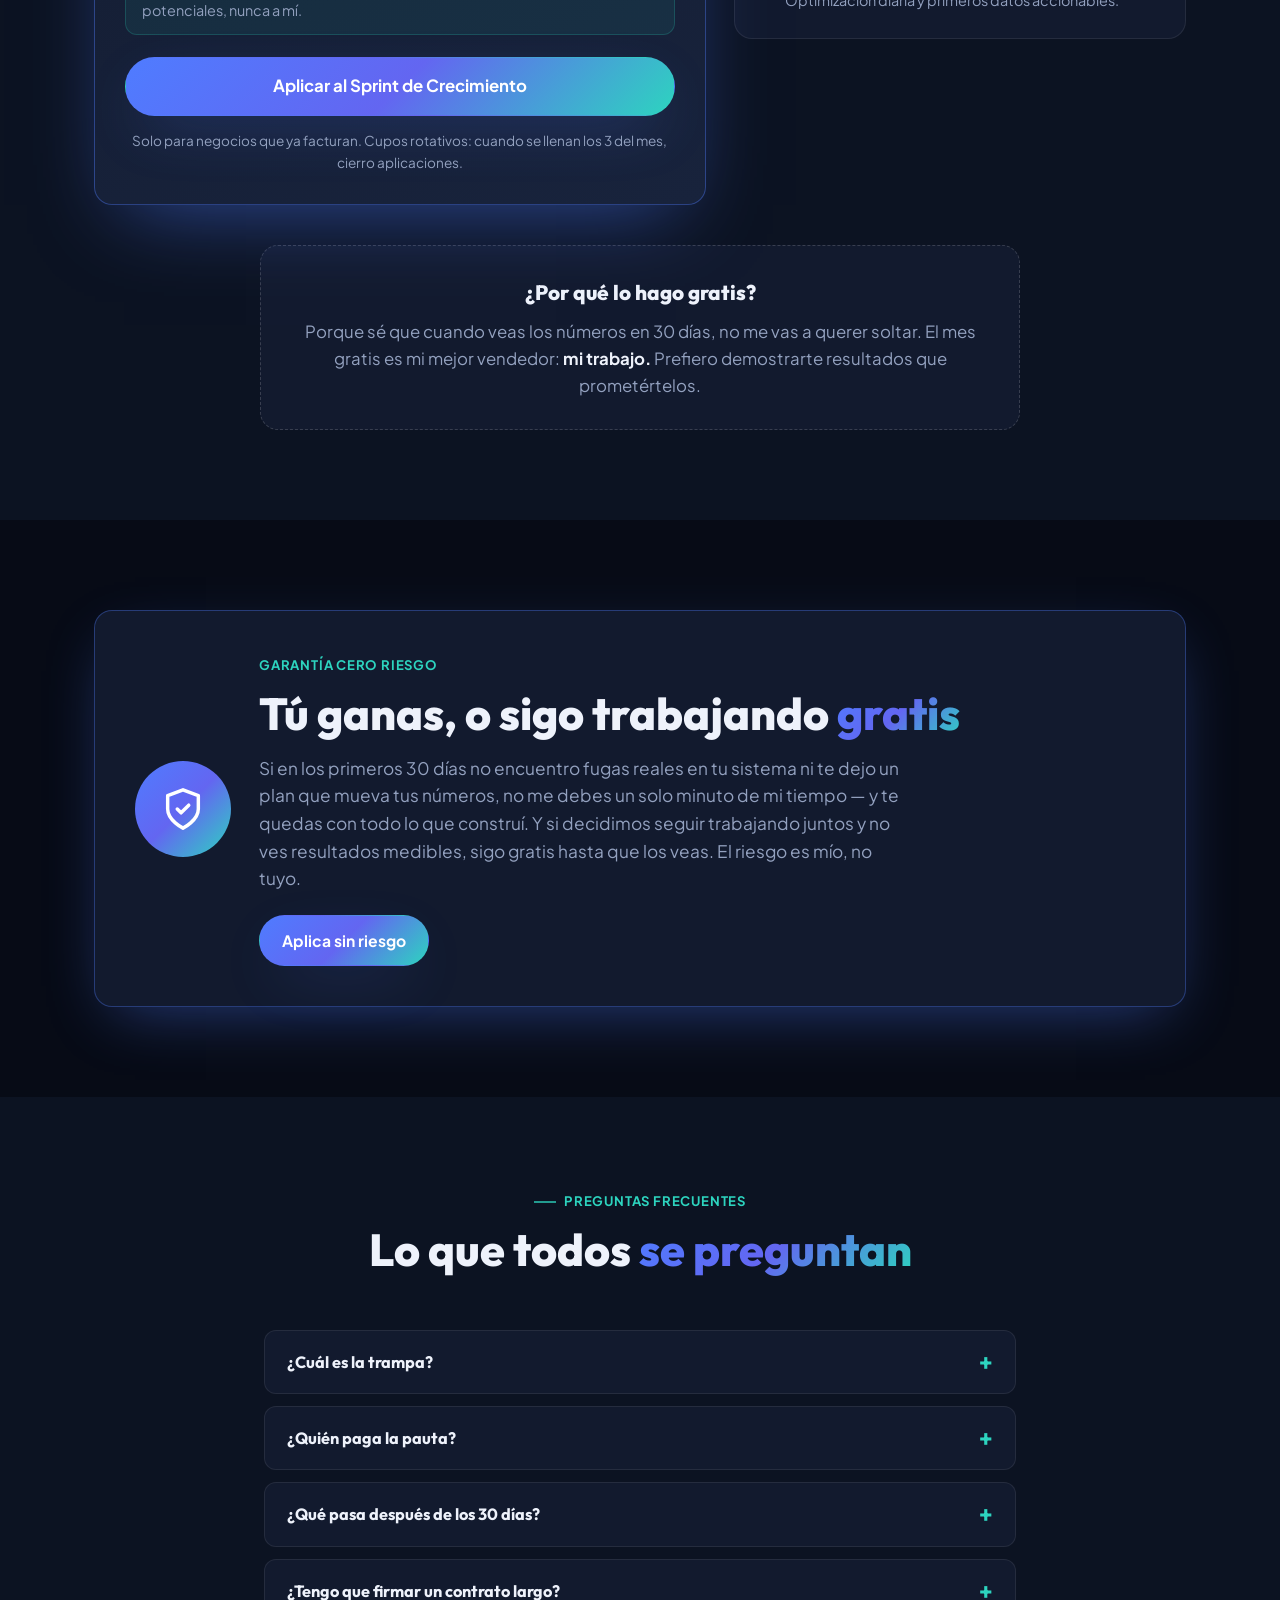
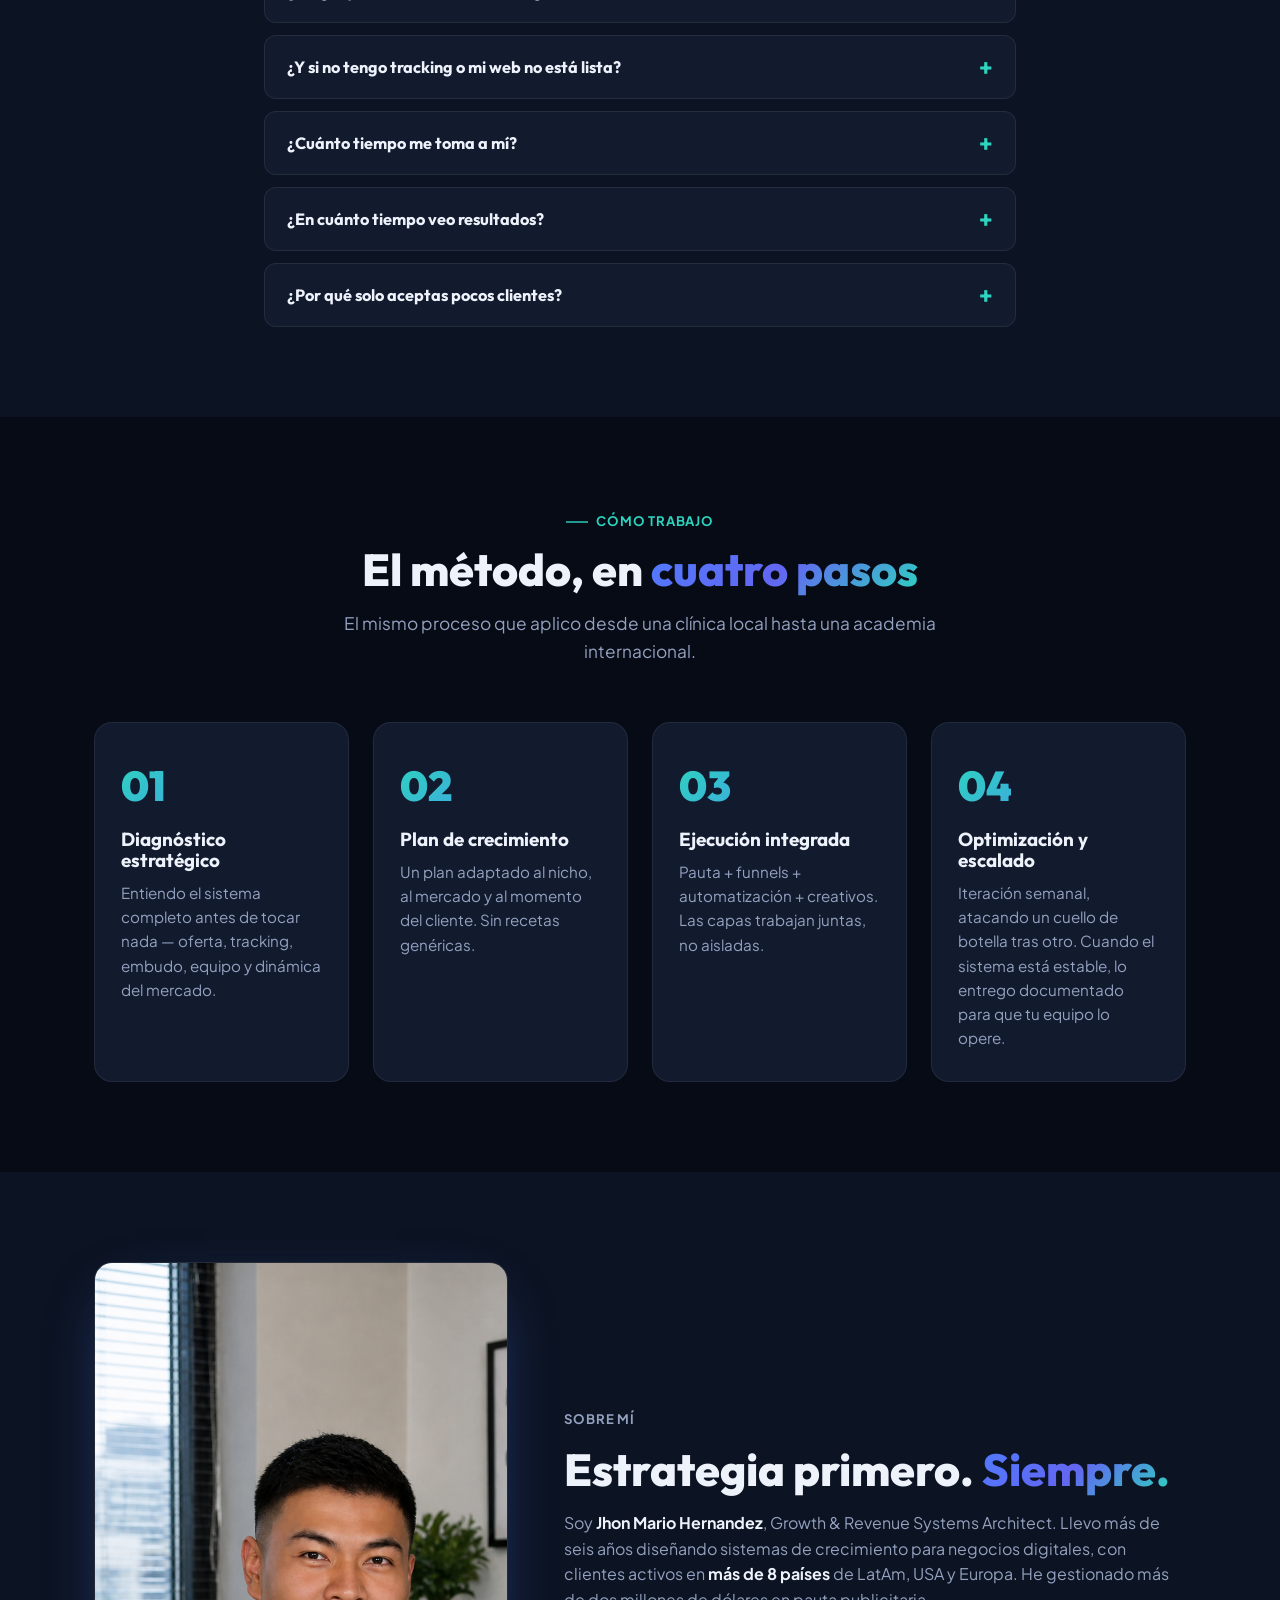
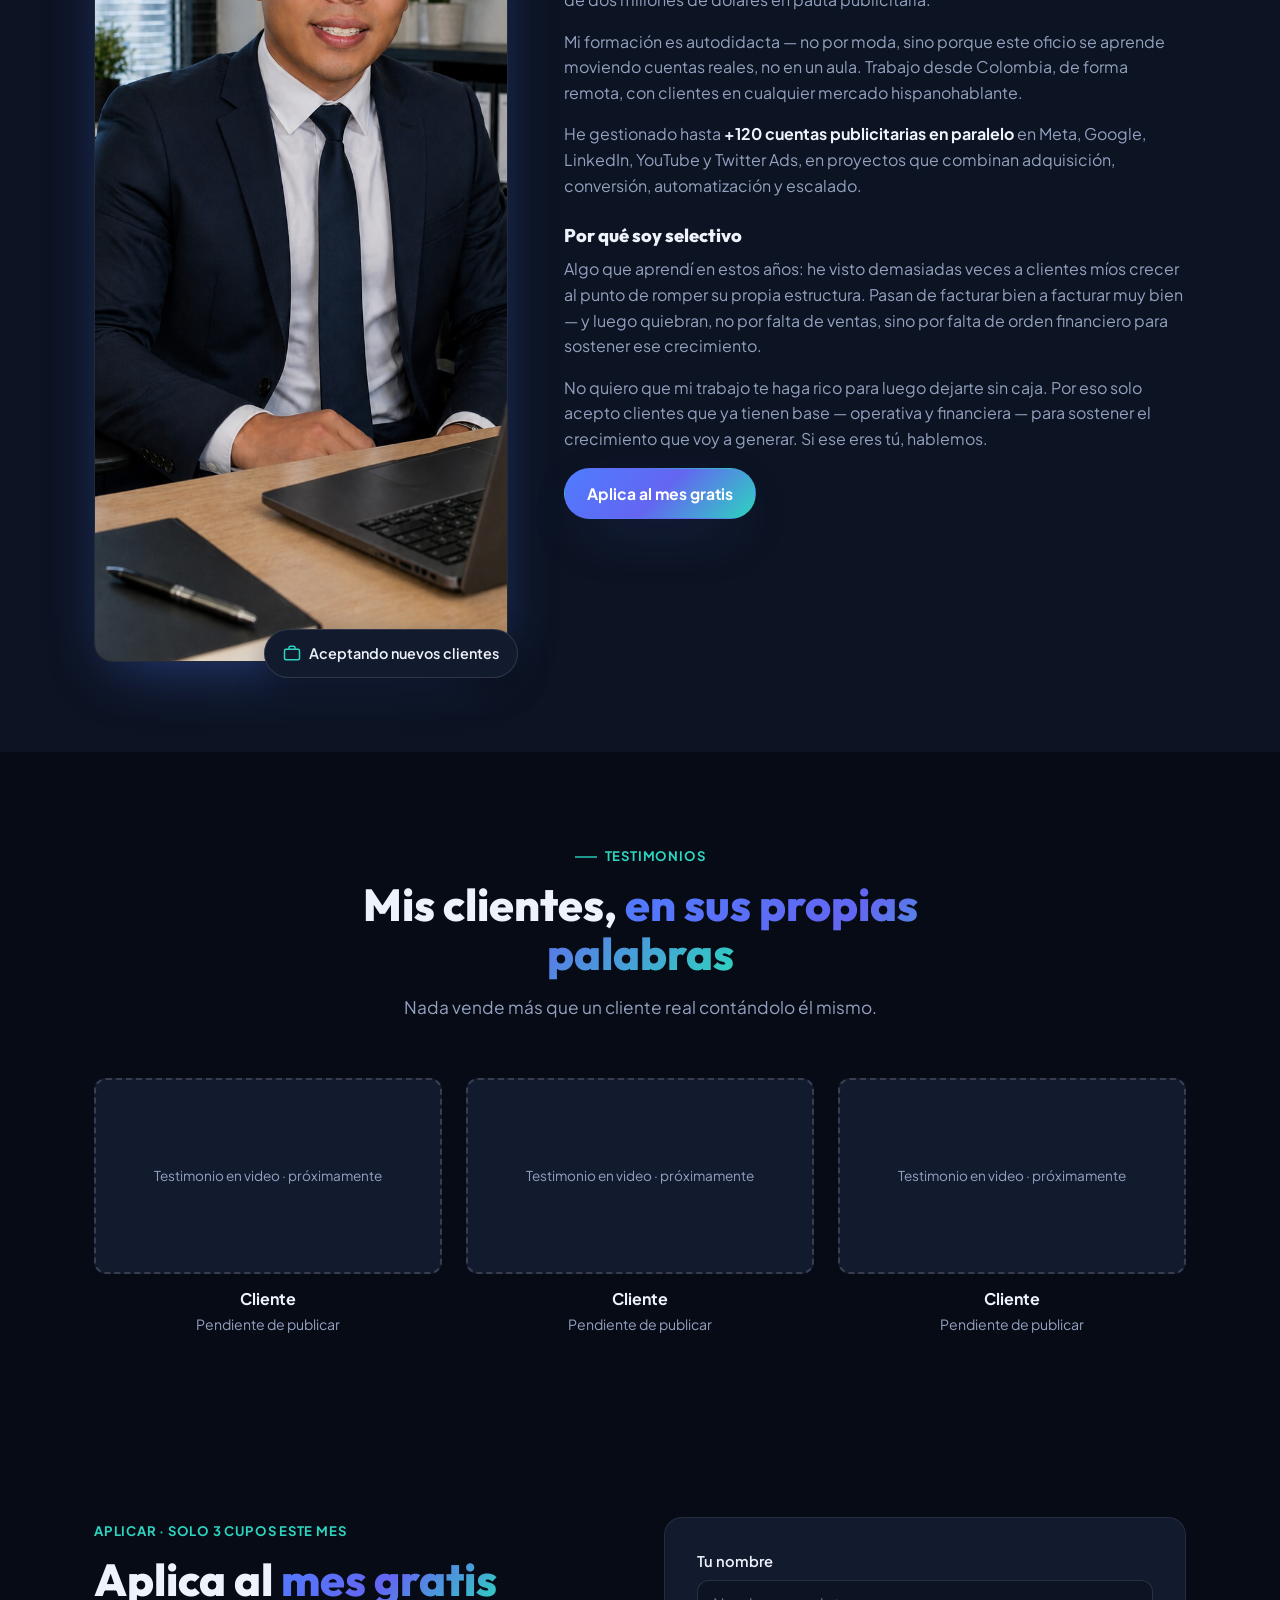
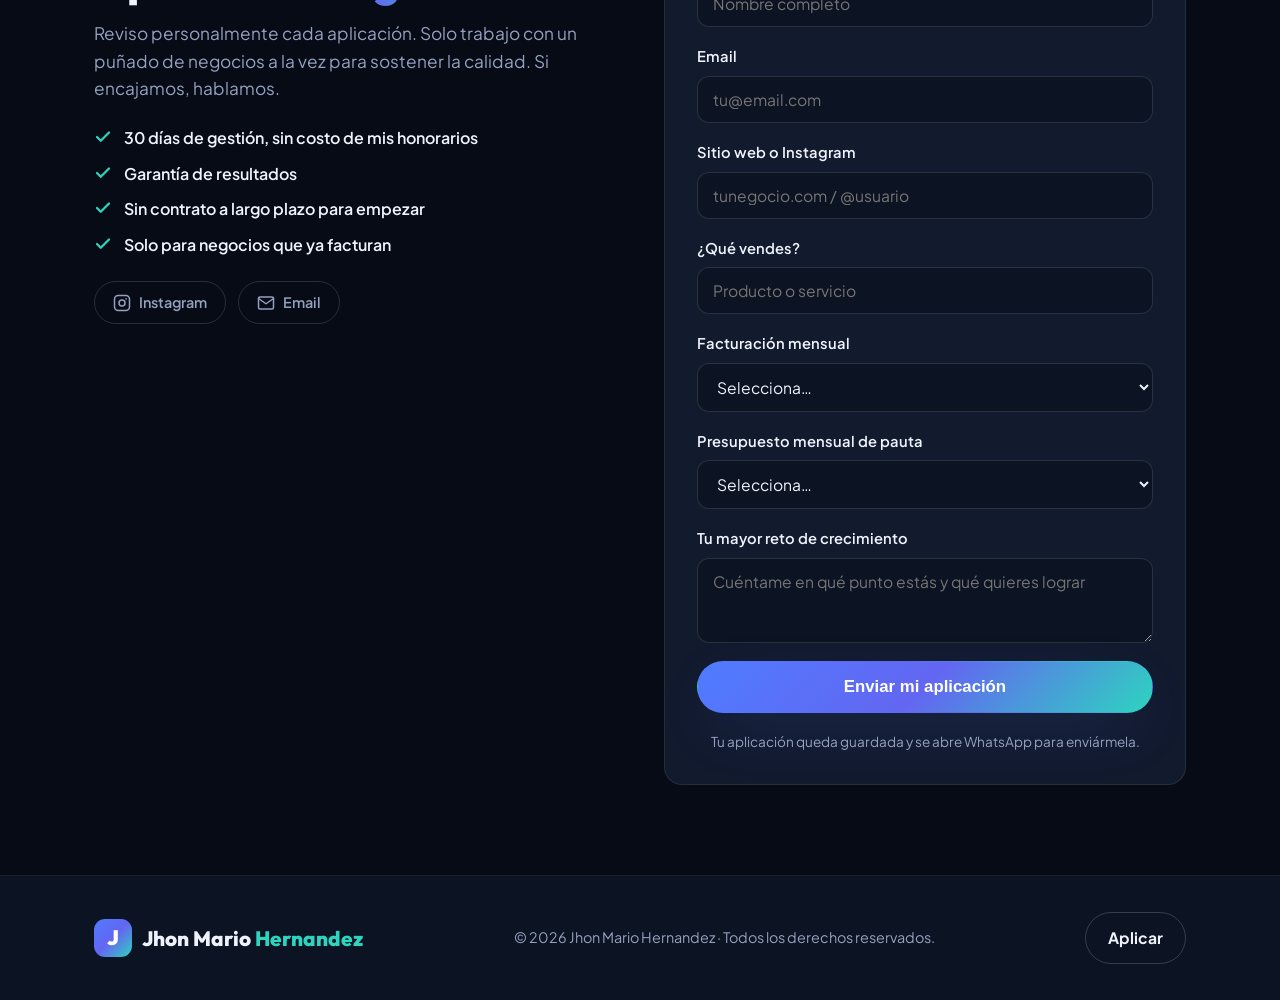
==== commit 987e9eab: "Hero: reemplazar "+50 clientes" por "+8 países" y subir cuentas a +120 El número de clientes leía co" ====
--- a/docs/index.html
+++ b/docs/index.html
@@ -4,18 +4,18 @@
   <meta charset="UTF-8" />
   <meta name="viewport" content="width=device-width, initial-scale=1.0" />
   <title>Jhon Mario Hernandez | Growth & Revenue Systems Architect</title>
-  <meta name="description" content="Diseño sistemas de crecimiento predecible para negocios digitales. +6 años, +50 clientes, +$2M USD gestionados en pauta. La estrategia primero — la pauta y el contenido son consecuencia." />
+  <meta name="description" content="Diseño sistemas de crecimiento predecible para negocios digitales. +6 años, clientes en +8 países, +$2M USD gestionados en pauta. La estrategia primero — la pauta y el contenido son consecuencia." />
   <meta name="author" content="Jhon Mario Hernandez" />
   <meta property="og:type" content="website" />
   <meta property="og:title" content="Growth & Revenue Systems Architect — Jhon Mario Hernandez" />
-  <meta property="og:description" content="Sistemas de crecimiento para negocios que ya facturan. +$2M USD gestionados, +50 clientes, +6 años." />
+  <meta property="og:description" content="Sistemas de crecimiento para negocios que ya facturan. +$2M USD gestionados, +6 años, clientes en +8 países y +120 cuentas publicitarias gestionadas." />
   <!-- Para que la miniatura salga en WhatsApp/Facebook, cambia esta ruta por la URL ABSOLUTA cuando tengas tu dominio final, ej: https://tudominio.com/assets/og-image.png -->
   <meta property="og:image" content="assets/og-image.png" />
   <meta property="og:image:width" content="1200" />
   <meta property="og:image:height" content="630" />
   <meta name="twitter:card" content="summary_large_image" />
   <meta name="twitter:title" content="Growth & Revenue Systems Architect — Jhon Mario Hernandez" />
-  <meta name="twitter:description" content="Sistemas de crecimiento para negocios que ya facturan. +$2M USD gestionados, +50 clientes, +6 años." />
+  <meta name="twitter:description" content="Sistemas de crecimiento para negocios que ya facturan. +$2M USD gestionados, +6 años, clientes en +8 países y +120 cuentas publicitarias gestionadas." />
   <meta name="twitter:image" content="assets/og-image.png" />
 
   <link rel="icon" type="image/svg+xml" href="favicon.svg" />
@@ -73,7 +73,7 @@
         <span class="blob blob-3"></span>
       </div>
       <div class="container hero-inner">
-        <p class="eyebrow">Growth &amp; Revenue Systems Architect · +6 años · +$2M USD gestionados</p>
+        <p class="eyebrow">Growth &amp; Revenue Systems Architect · +6 años · +8 países · +$2M USD gestionados</p>
         <h1 class="hero-title">Diseño <span class="gradient-text">sistemas de crecimiento</span> — no campañas sueltas.</h1>
         <p class="hero-subtitle">La estrategia primero. La pauta y el contenido son la consecuencia.</p>
         <p class="hero-lead">Trabajo con negocios que ya facturan y necesitan escalar con sistema, no con suerte. Diseño la arquitectura completa: adquisición, conversión, automatización y revenue total.</p>
@@ -83,7 +83,7 @@
         </div>
         <ul class="hero-stats">
           <li><strong>+6</strong><span>años de experiencia</span></li>
-          <li><strong>+50</strong><span>clientes atendidos</span></li>
+          <li><strong>+8</strong><span>países con clientes activos</span></li>
           <li><strong>+$2M</strong><span>USD en pauta gestionada</span></li>
         </ul>
       </div>
@@ -243,7 +243,7 @@
           </article>
         </div>
 
-        <p class="cases-foot">Además: he gestionado hasta <strong>+100 cuentas publicitarias en paralelo</strong> en Meta, Google, LinkedIn, YouTube y Twitter Ads. Operación a escala, no solo en teoría.</p>
+        <p class="cases-foot">Además: he gestionado hasta <strong>+120 cuentas publicitarias en paralelo</strong> en Meta, Google, LinkedIn, YouTube y Twitter Ads. Operación a escala, no solo en teoría.</p>
 
         <div class="results-shots">
           <h3 class="results-shots-title">Capturas reales de cuentas</h3>
@@ -380,9 +380,9 @@
         <div class="about-body">
           <p class="eyebrow">Sobre mí</p>
           <h2 class="section-title">Estrategia primero. <span class="gradient-text">Siempre.</span></h2>
-          <p>Soy <strong>Jhon Mario Hernandez</strong>, Growth &amp; Revenue Systems Architect. Llevo más de seis años diseñando sistemas de crecimiento para negocios digitales en LatAm, USA y Europa. He atendido más de 50 clientes y gestionado más de dos millones de dólares en pauta publicitaria.</p>
+          <p>Soy <strong>Jhon Mario Hernandez</strong>, Growth &amp; Revenue Systems Architect. Llevo más de seis años diseñando sistemas de crecimiento para negocios digitales, con clientes activos en <strong>más de 8 países</strong> de LatAm, USA y Europa. He gestionado más de dos millones de dólares en pauta publicitaria.</p>
           <p>Mi formación es autodidacta — no por moda, sino porque este oficio se aprende moviendo cuentas reales, no en un aula. Trabajo desde Colombia, de forma remota, con clientes en cualquier mercado hispanohablante.</p>
-          <p>He gestionado hasta <strong>100 cuentas publicitarias en paralelo</strong> en Meta, Google, LinkedIn, YouTube y Twitter Ads, en proyectos que combinan adquisición, conversión, automatización y escalado.</p>
+          <p>He gestionado hasta <strong>+120 cuentas publicitarias en paralelo</strong> en Meta, Google, LinkedIn, YouTube y Twitter Ads, en proyectos que combinan adquisición, conversión, automatización y escalado.</p>
 
           <h3 class="about-subhead">Por qué soy selectivo</h3>
           <p>Algo que aprendí en estos años: he visto demasiadas veces a clientes míos crecer al punto de romper su propia estructura. Pasan de facturar bien a facturar muy bien — y luego quiebran, no por falta de ventas, sino por falta de orden financiero para sostener ese crecimiento.</p>
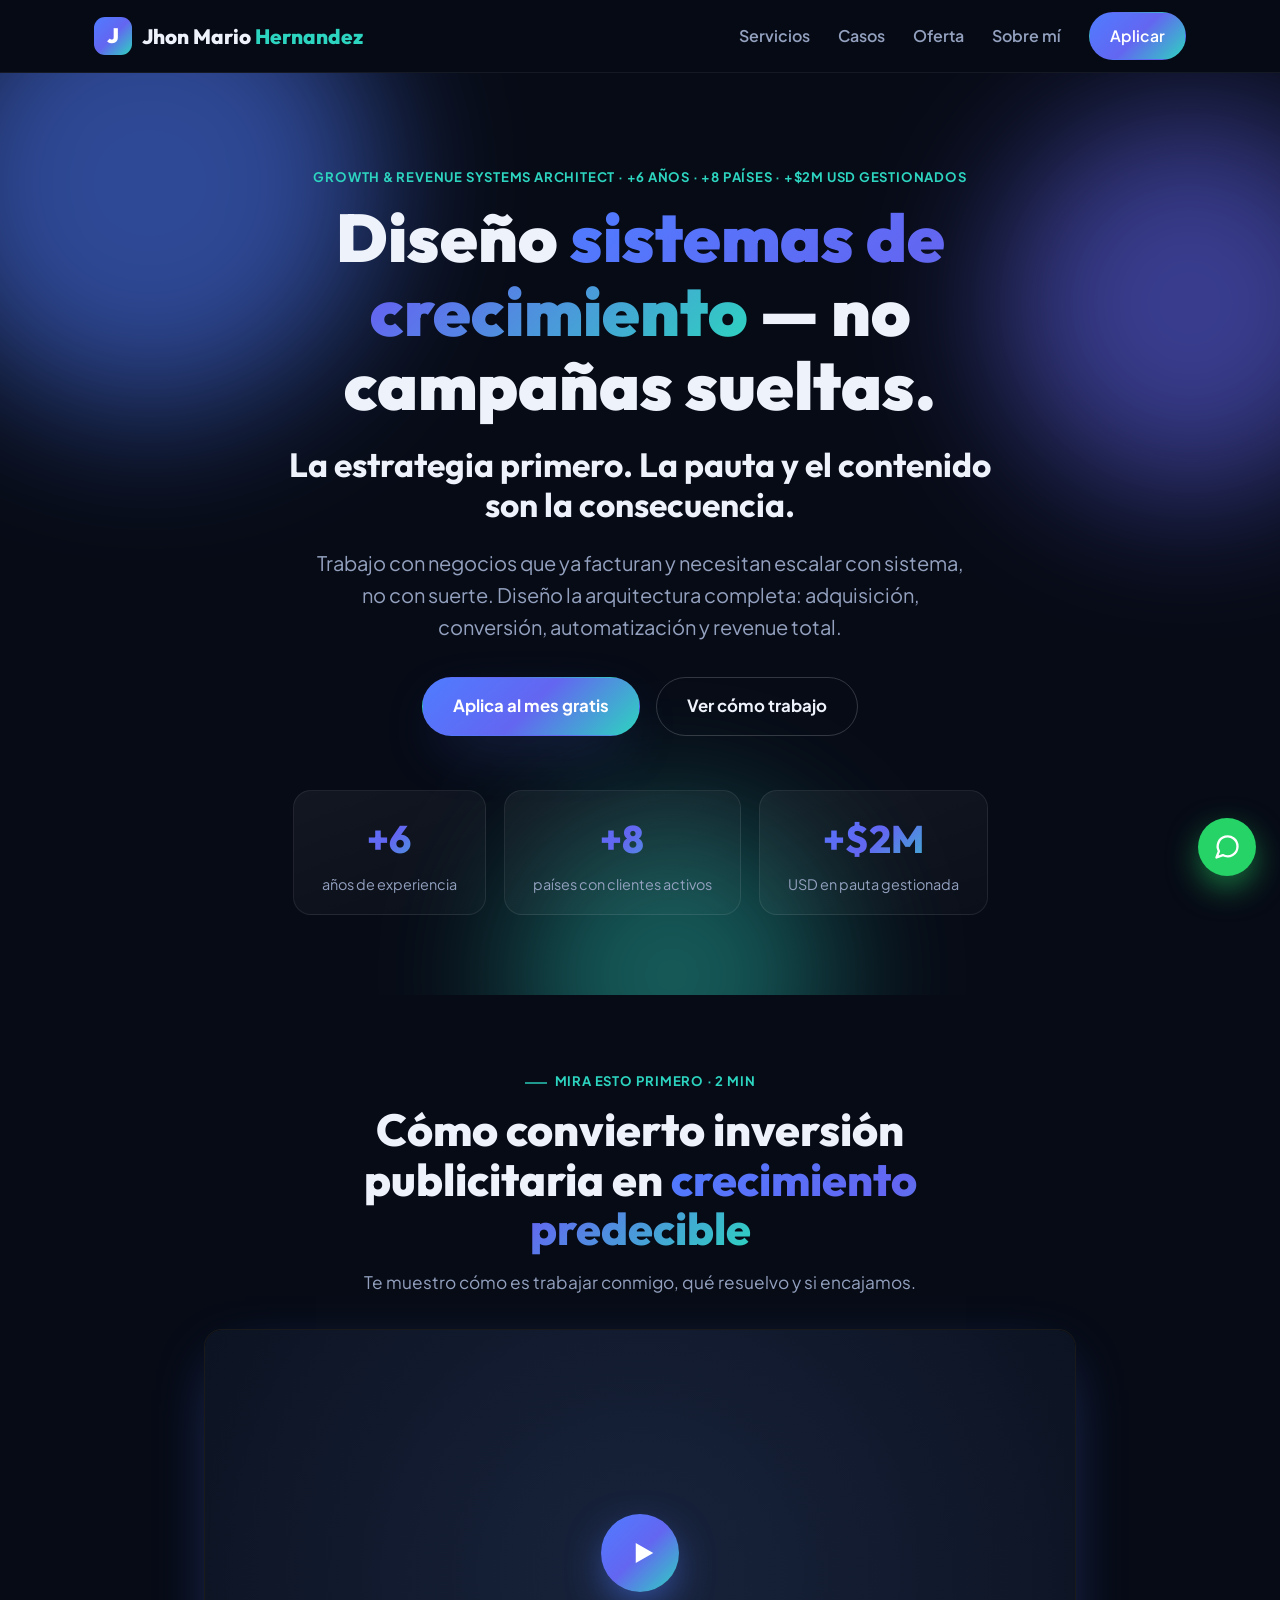
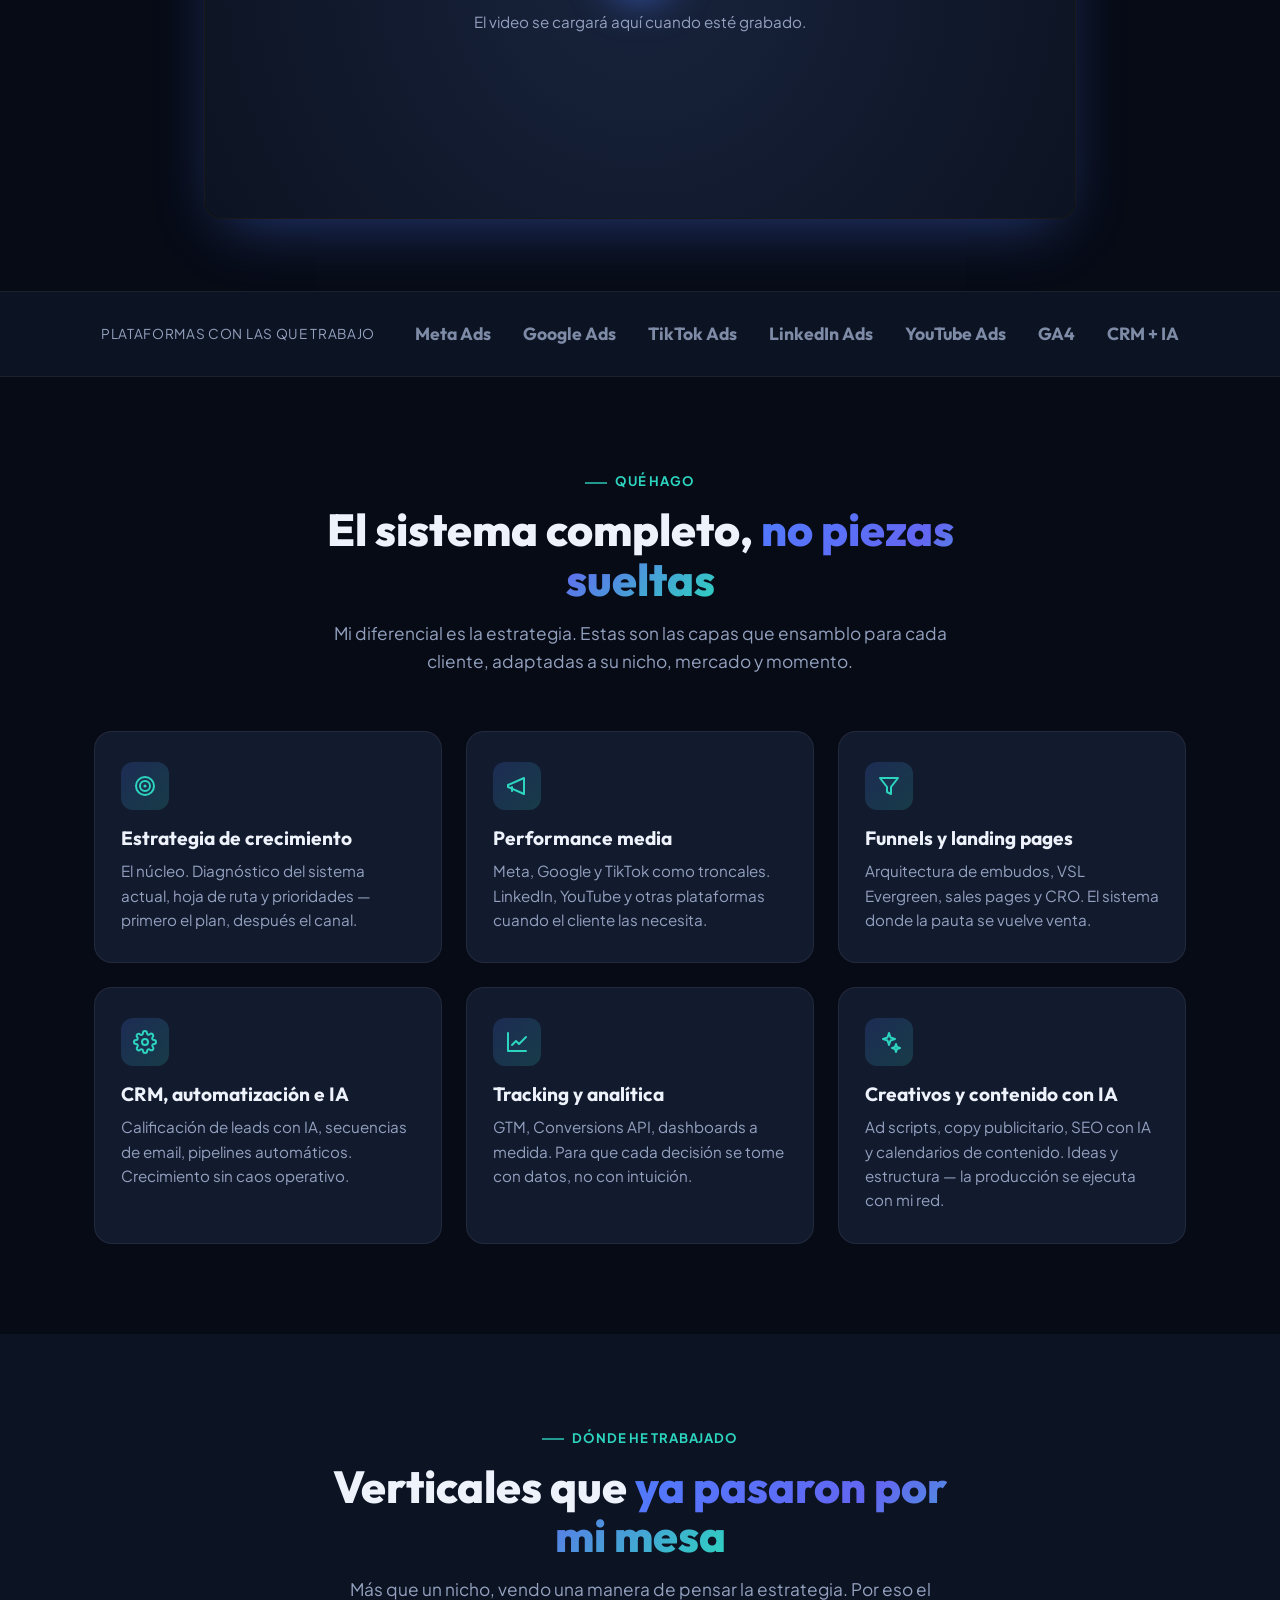
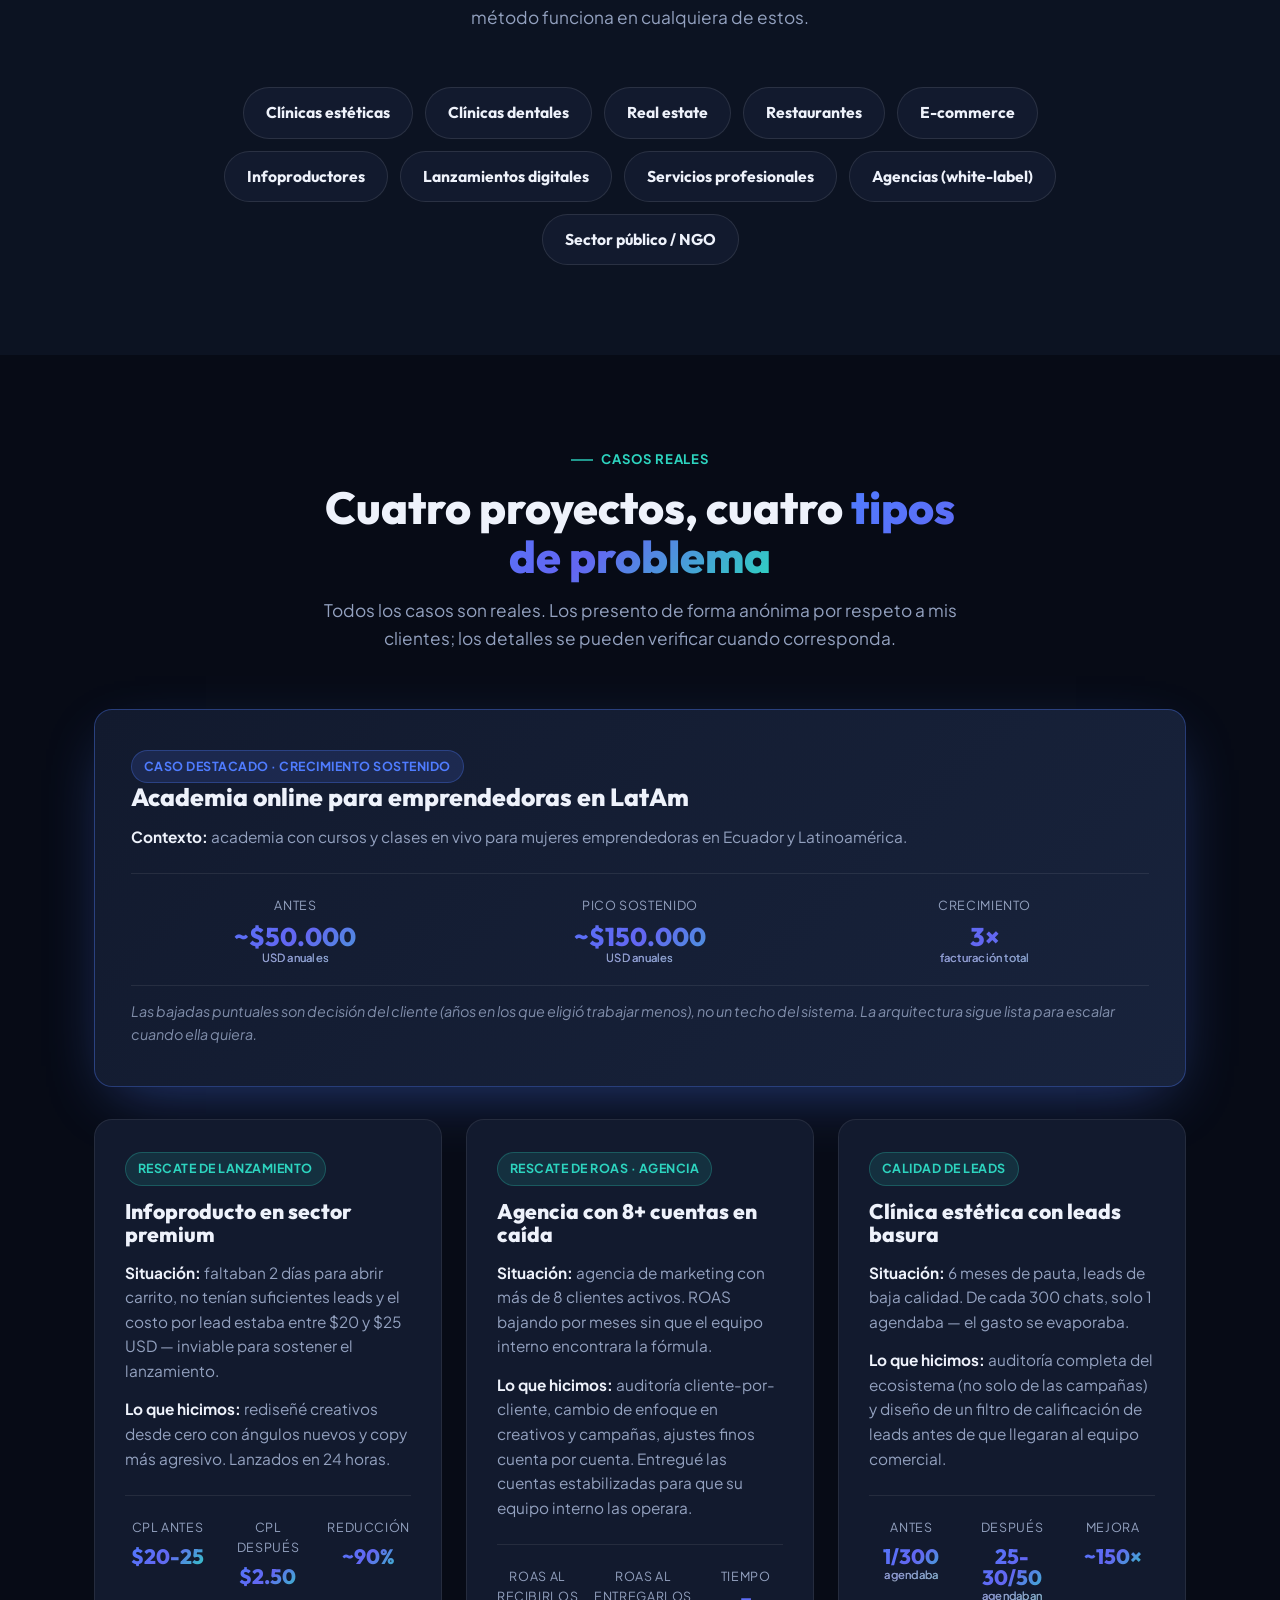
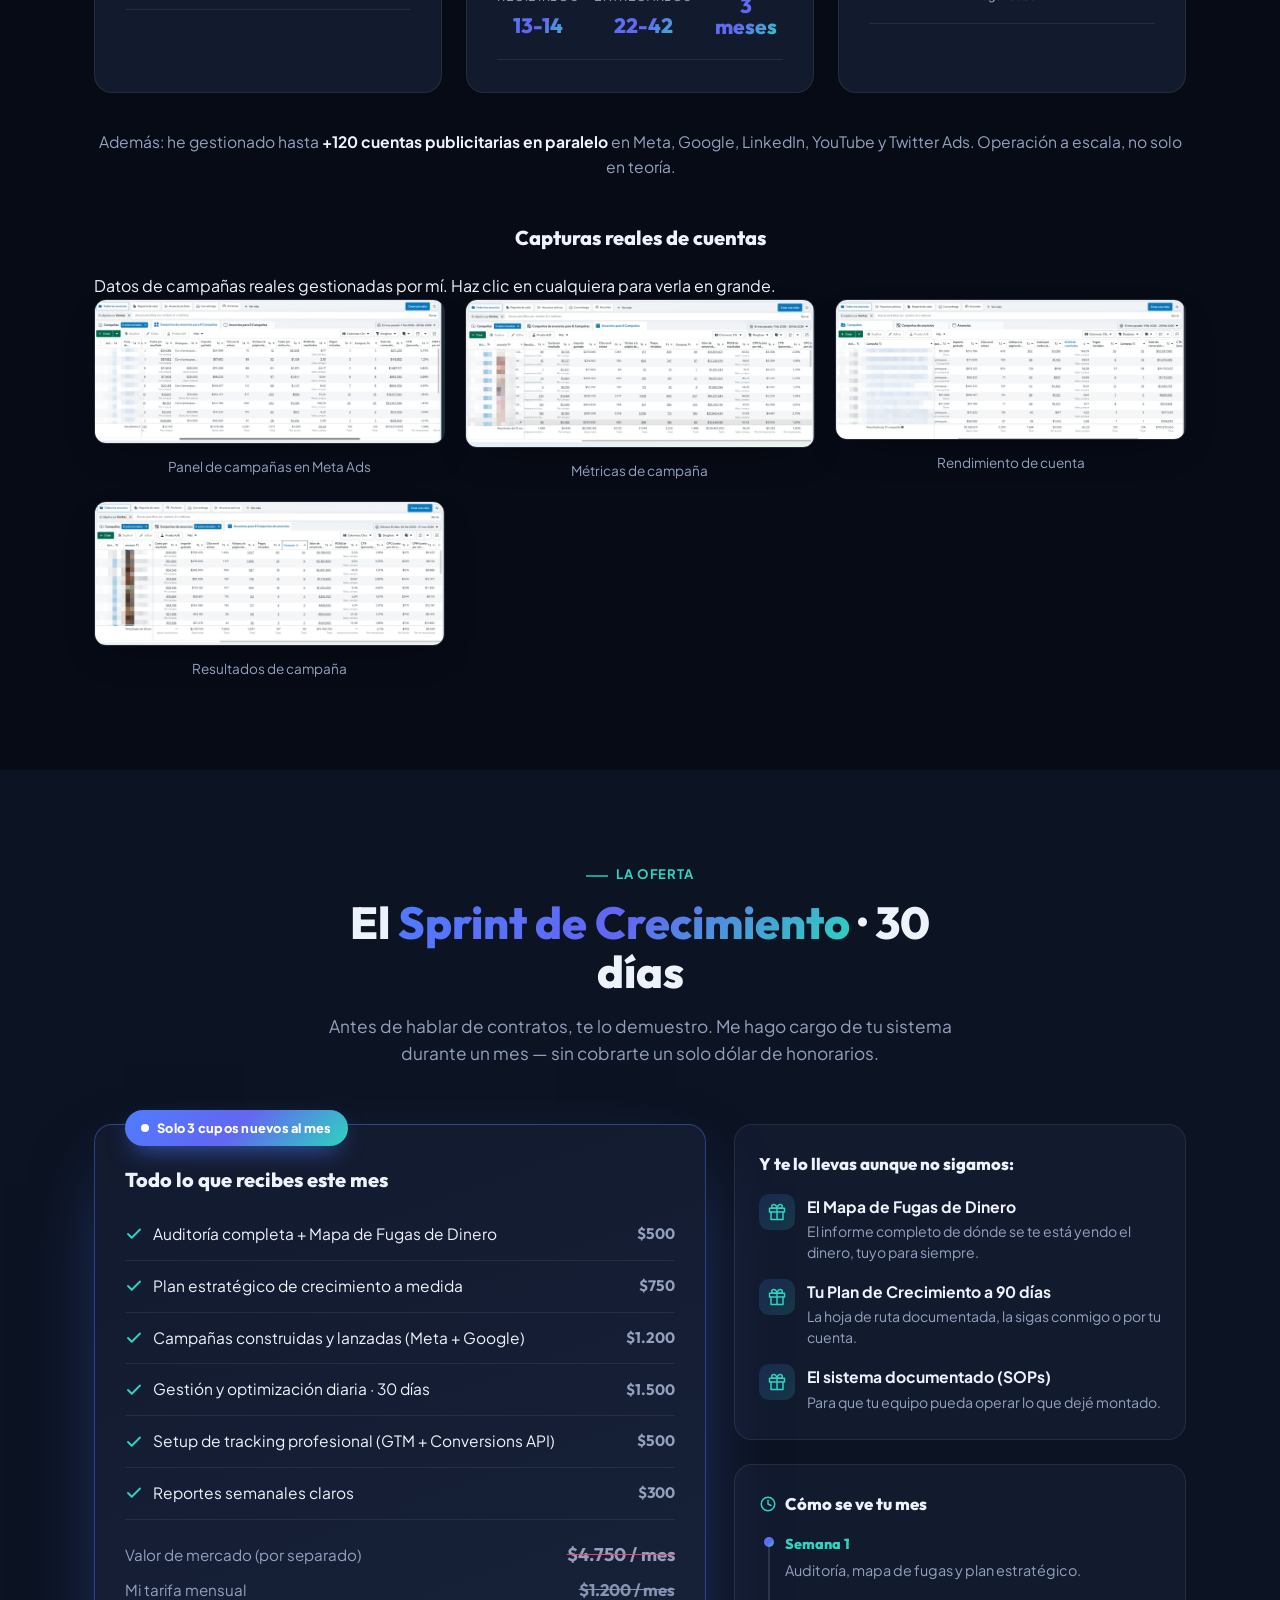
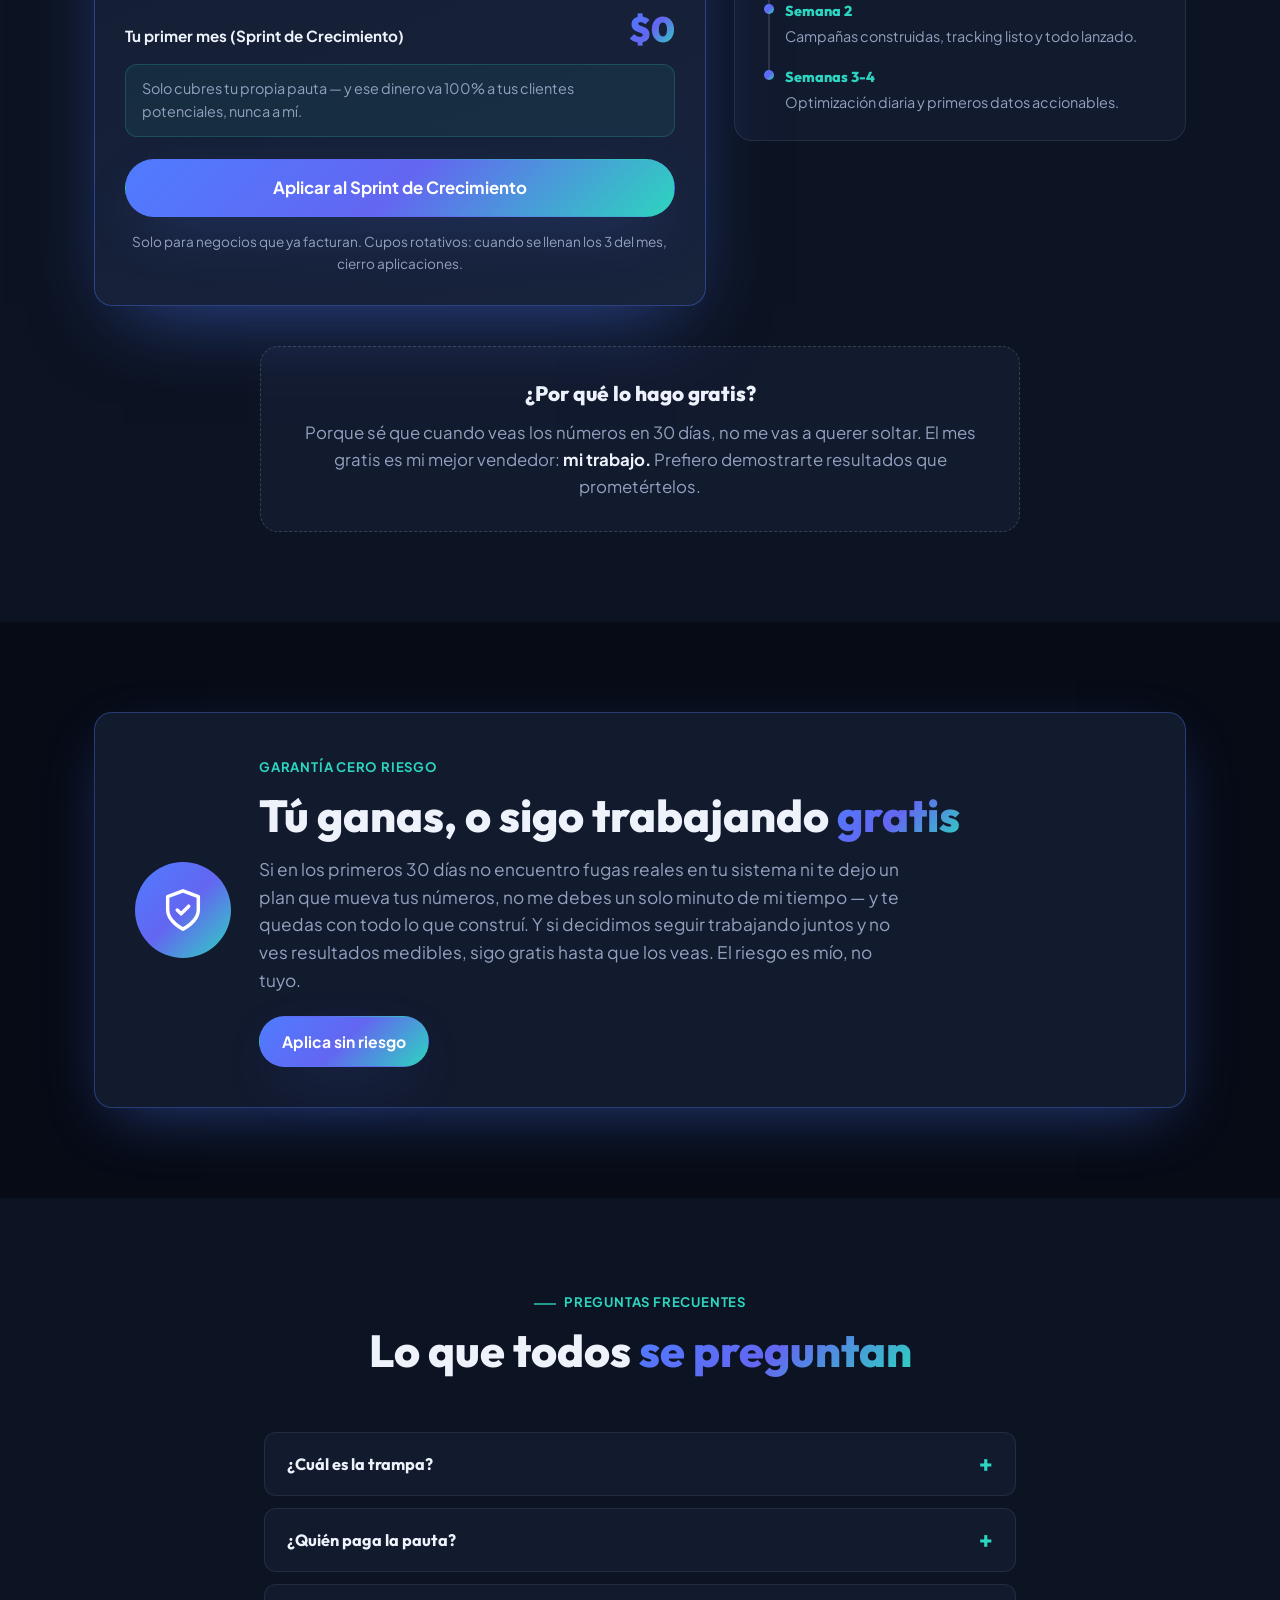
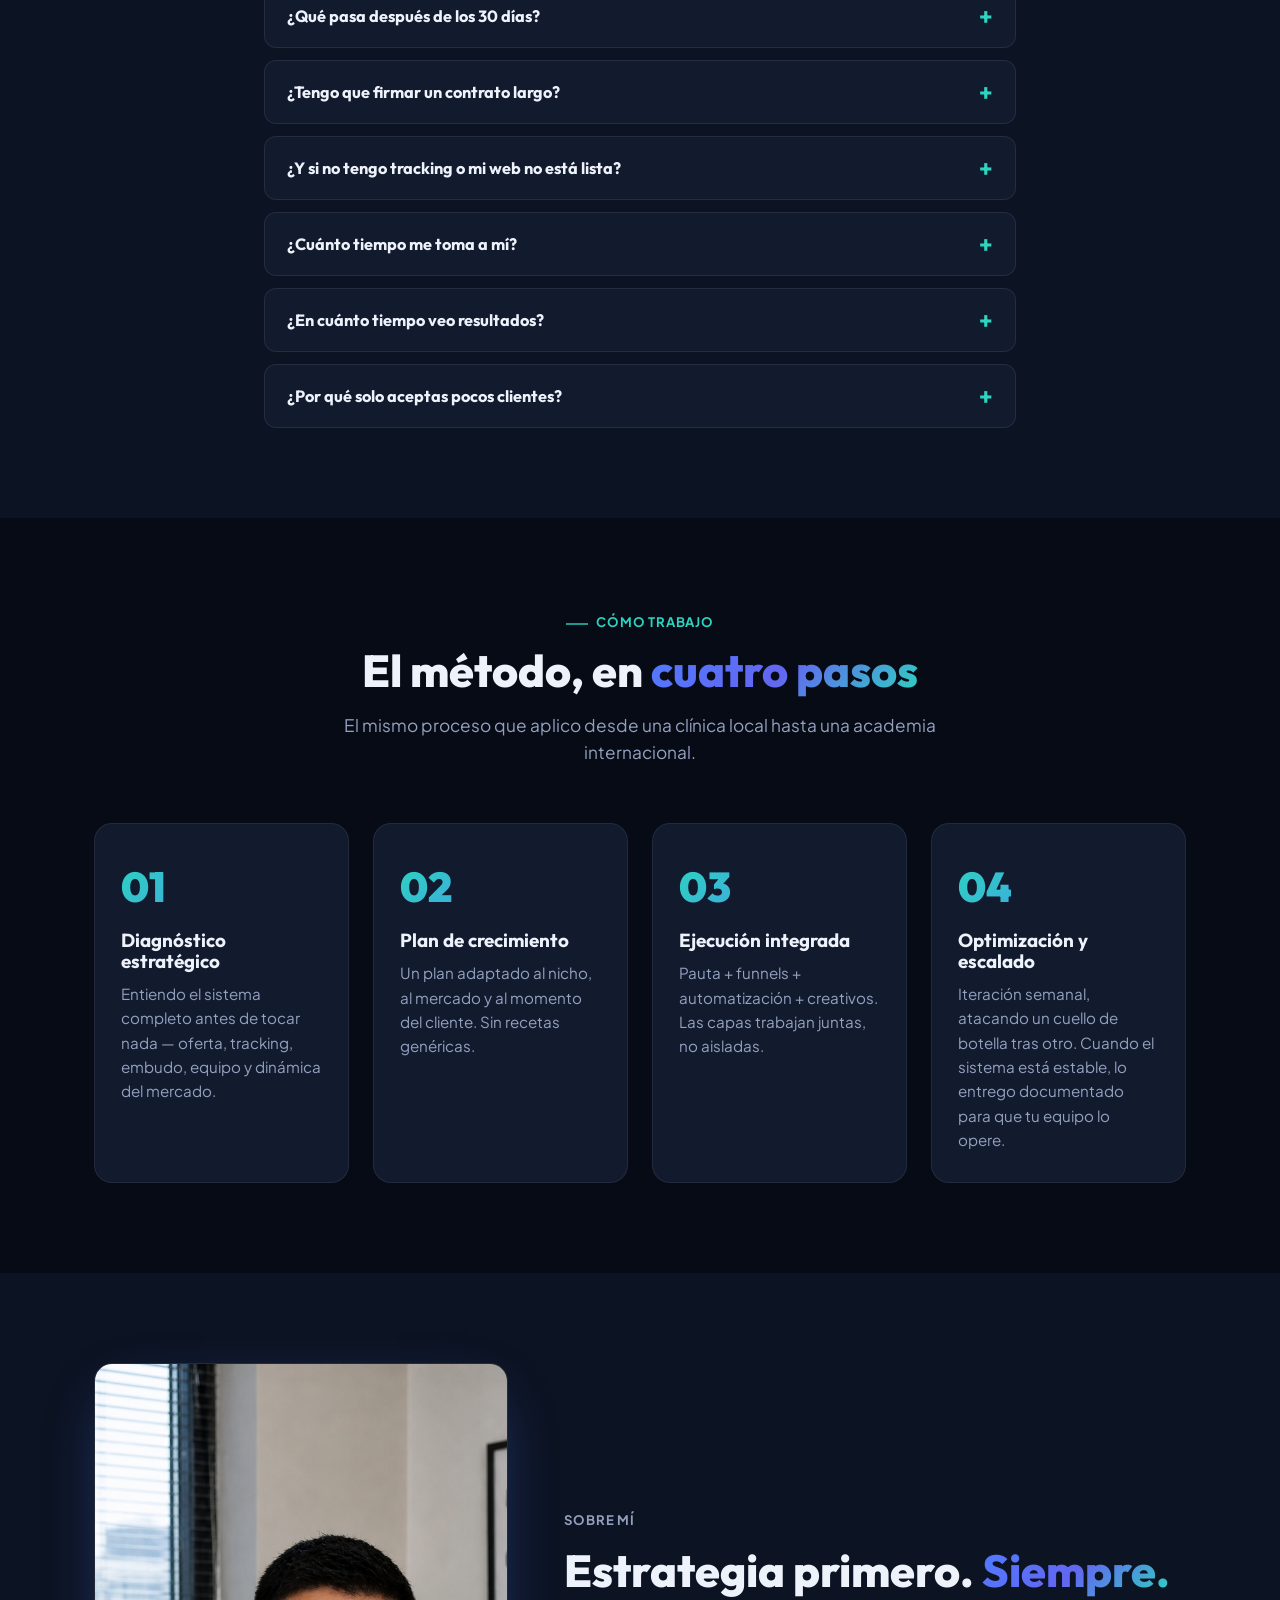
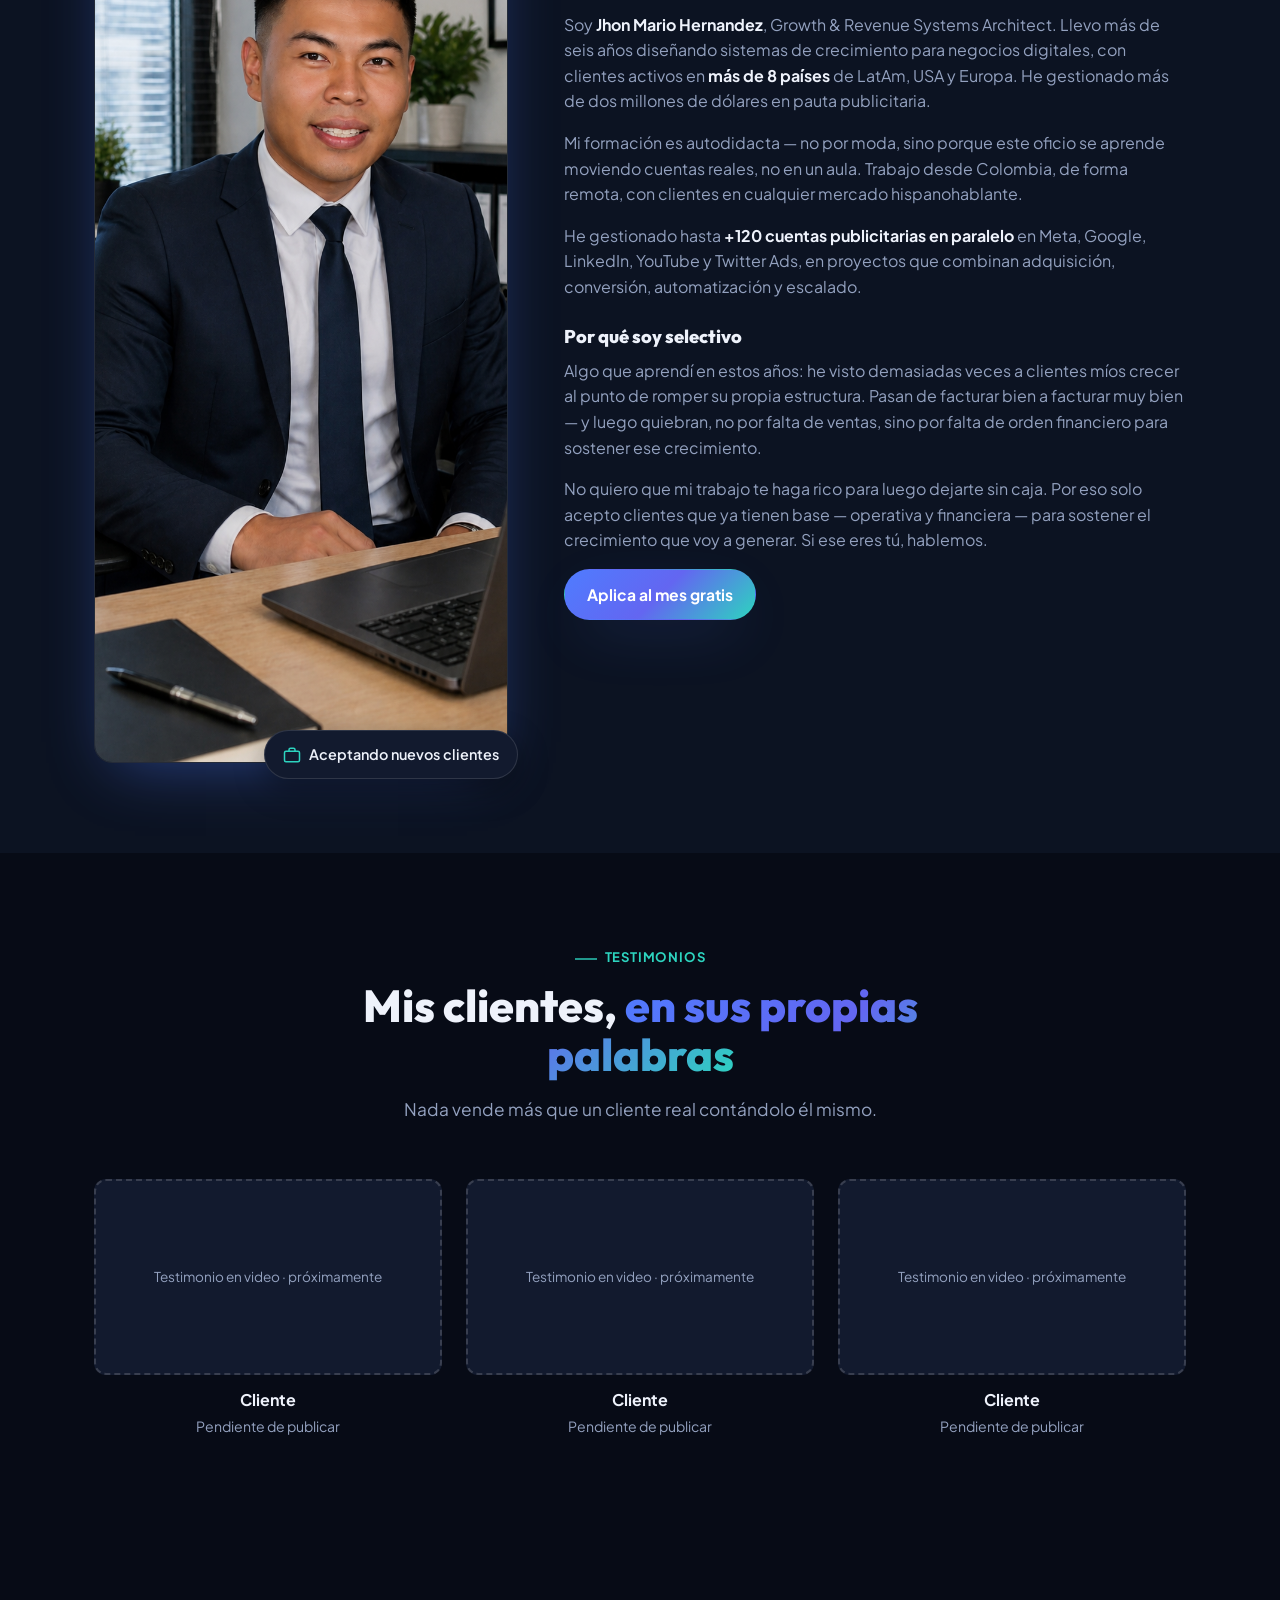
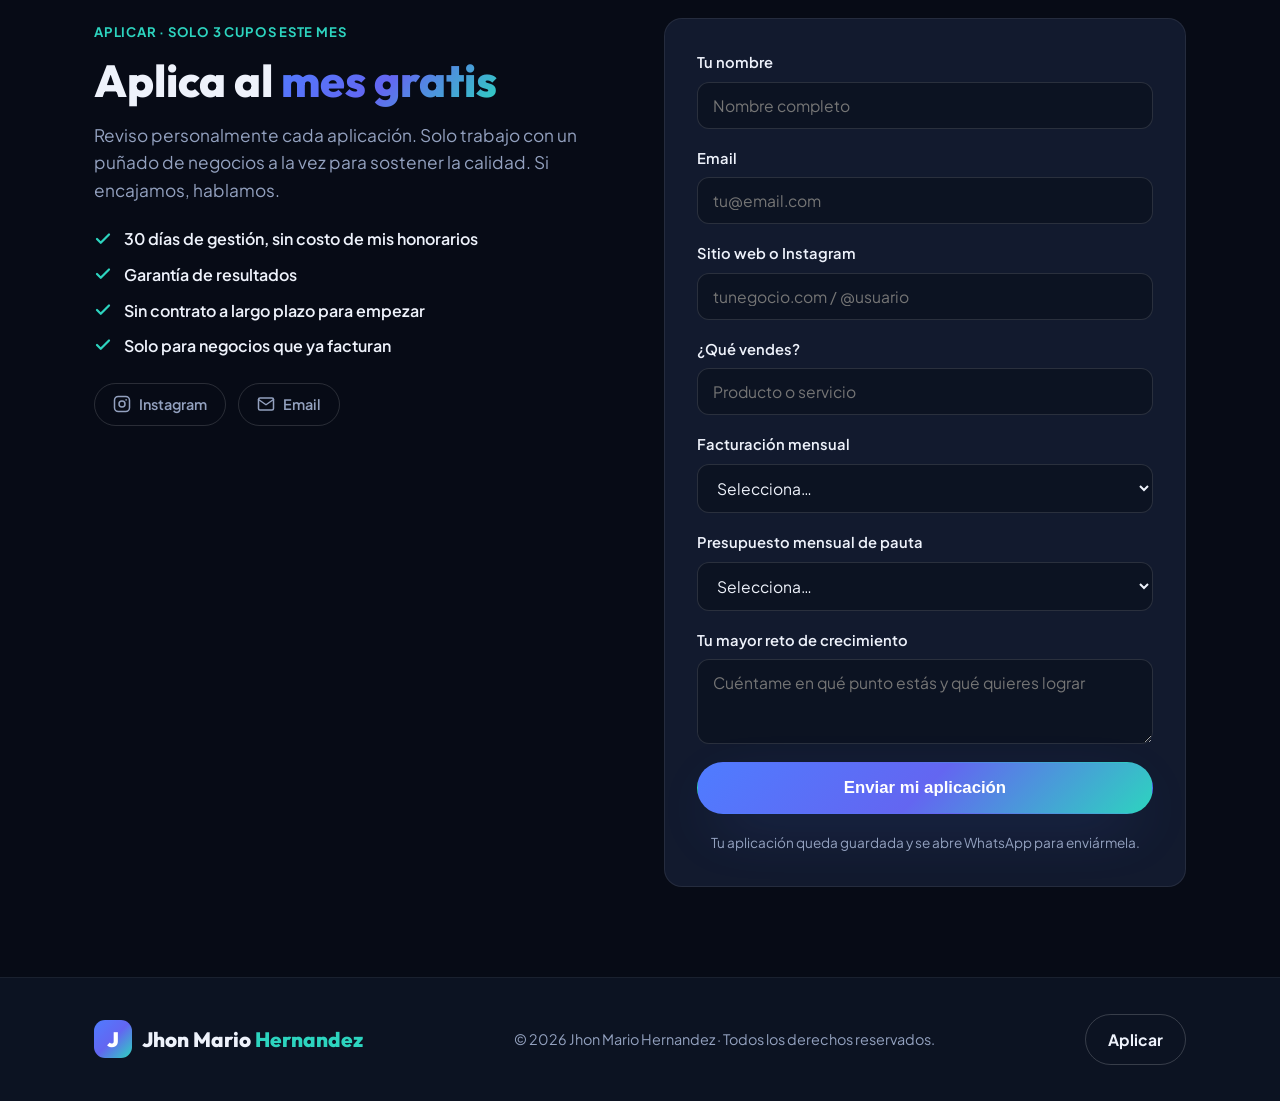
==== commit b161d07a: "Wire the 4 ROAS screenshots into the cases section - Show resultado-1..4.png in a 2-column grid (bet" ====
--- a/docs/index.html
+++ b/docs/index.html
@@ -247,10 +247,12 @@
 
         <div class="results-shots">
           <h3 class="results-shots-title">Capturas reales de cuentas</h3>
+          <p class="results-shots-sub">Datos de campañas reales gestionadas por mí. Haz clic en cualquiera para verla en grande.</p>
           <div class="shots-grid">
-            <figure class="shot"><img src="assets/resultado-1.png" alt="ROAS real de una cuenta gestionada" loading="lazy" onerror="this.closest('.shot').classList.add('is-empty')" /><figcaption>ROAS de cuenta gestionada</figcaption></figure>
-            <figure class="shot"><img src="assets/resultado-2.png" alt="Resultado real de una cuenta gestionada" loading="lazy" onerror="this.closest('.shot').classList.add('is-empty')" /><figcaption>Resultados de campaña</figcaption></figure>
-            <figure class="shot"><img src="assets/resultado-3.png" alt="Resultado real de una cuenta gestionada" loading="lazy" onerror="this.closest('.shot').classList.add('is-empty')" /><figcaption>Costo por resultado optimizado</figcaption></figure>
+            <figure class="shot"><a href="assets/resultado-1.png" target="_blank" rel="noopener"><img src="assets/resultado-1.png" alt="Panel de campañas de una cuenta gestionada en Meta Ads" loading="lazy" onerror="this.closest('.shot').classList.add('is-empty')" /></a><figcaption>Panel de campañas en Meta Ads</figcaption></figure>
+            <figure class="shot"><a href="assets/resultado-2.png" target="_blank" rel="noopener"><img src="assets/resultado-2.png" alt="Métricas de rendimiento de una cuenta gestionada" loading="lazy" onerror="this.closest('.shot').classList.add('is-empty')" /></a><figcaption>Métricas de campaña</figcaption></figure>
+            <figure class="shot"><a href="assets/resultado-3.png" target="_blank" rel="noopener"><img src="assets/resultado-3.png" alt="Rendimiento de una cuenta publicitaria gestionada" loading="lazy" onerror="this.closest('.shot').classList.add('is-empty')" /></a><figcaption>Rendimiento de cuenta</figcaption></figure>
+            <figure class="shot"><a href="assets/resultado-4.png" target="_blank" rel="noopener"><img src="assets/resultado-4.png" alt="Resultados de campaña de una cuenta gestionada" loading="lazy" onerror="this.closest('.shot').classList.add('is-empty')" /></a><figcaption>Resultados de campaña</figcaption></figure>
           </div>
         </div>
       </div>
